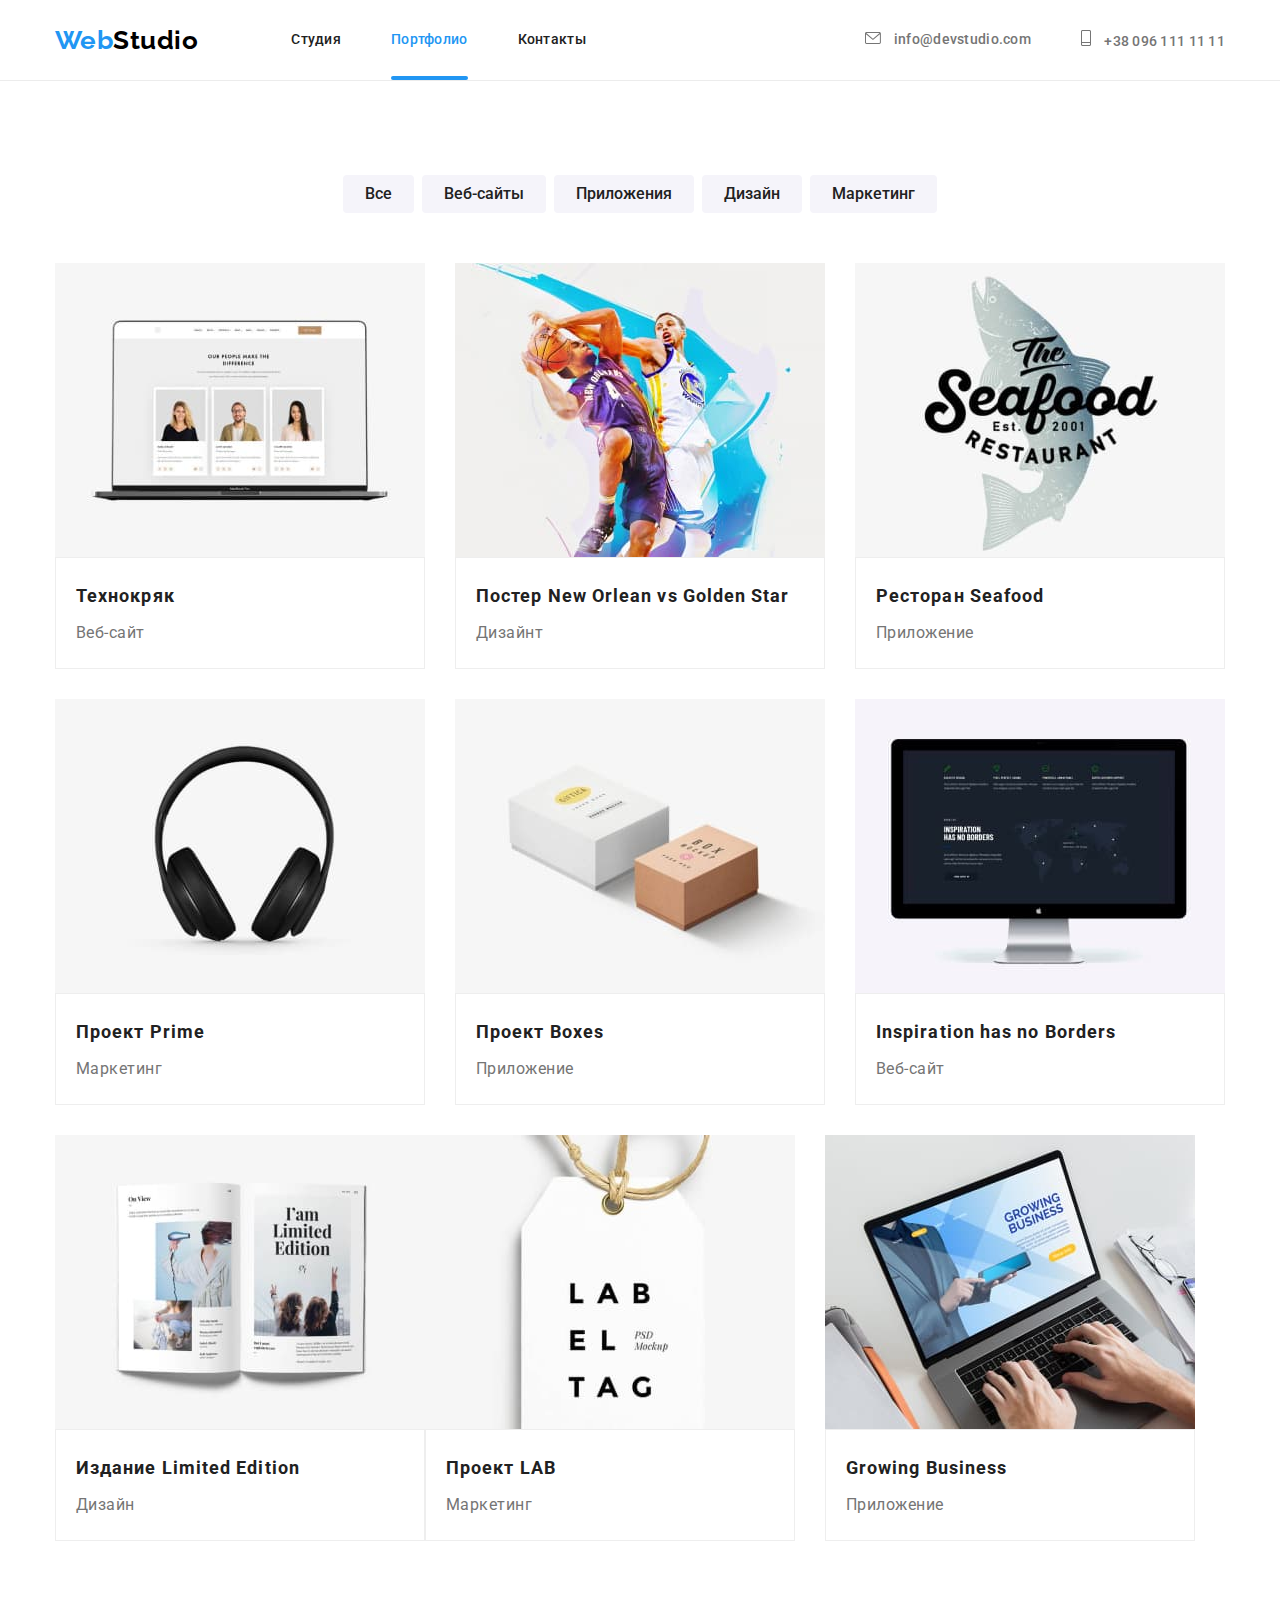
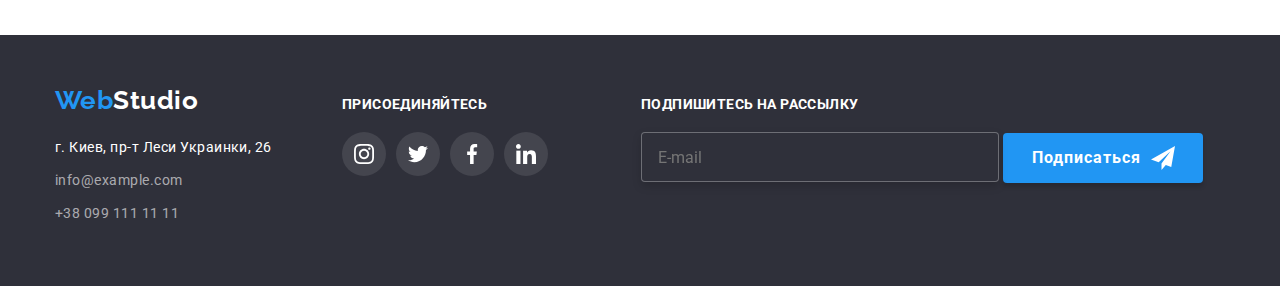
==== portfolio.html @ b4471d32 "start repository" ====
<!DOCTYPE html>
<html lang="ru">
  <head>
    <meta charset="UTF-8" />
    <meta http-equiv="X-UA-Compatible" content="IE=edge" />
    <meta name="viewport" content="width=device-width, initial-scale=1.0" />
    <title>Document</title>
    <link
      href="https://fonts.googleapis.com/css2?family=Raleway:wght@700&family=Roboto:wght@400;500;700;900&display=swap"
      rel="stylesheet"
    />
    <link
      rel="stylesheet"
      href="https://cdnjs.cloudflare.com/ajax/libs/modern-normalize/1.1.0/modern-normalize.min.css"
    />
    <link rel="stylesheet" href="./css/main.min.css" />
  </head>
  <body class="body">
    <!-- хедер -->
    <header class="site-heder">
      <div class="container main-heder">
        <nav class="nav-title">
          <a href="./index.html" class="logo"
            ><span class="logo__web">Web</span><span class="logo__studio">Studio</span></a
          >
          <ul class="nav">
            <li class="nav__item"><a class="nav__link" href="./index.html">Студия</a></li>
            <li class="nav__item"><a class="nav__link current" href="">Портфолио</a></li>
            <li class="nav__item"><a class="nav__link" href="">Контакты</a></li>
          </ul>
        </nav>

        <ul class="auth">
          <li class="auth__item">
            <a class="auth__link" href="mailto:info@devstudio.com">
              <svg class="auth__icon" width="16" height="12">
                <use href="./images/symbol-defs.svg#icon-envelope"></use>
              </svg>
              info@devstudio.com</a
            >
          </li>
          <li class="auth__item">
            <a class="auth__link" href="tel:+380961111111">
              <svg class="auth__icon" width="10" height="16">
                <use href="./images/symbol-defs.svg#icon-Vector"></use>
              </svg>
              +38 096 111 11 11</a
            >
          </li>
        </ul>
      </div>
    </header>
    <!-- розділ мейн -->
    <main>
      <!-- Портфолио -->
      <section class="section">
        <div class="container">
          <h1 class="visually-hidden">Портфолио</h1>
          <ul class="btn__list">
            <li class="btn__item"><button class="btn" type="button">Все</button></li>
            <li class="btn__item"><button class="btn" type="button">Веб-сайты</button></li>
            <li class="btn__item"><button class="btn" type="button">Приложения</button></li>
            <li class="btn__item"><button class="btn" type="button">Дизайн</button></li>
            <li class="btn__item"><button class="btn" type="button">Маркетинг</button></li>
          </ul>
          <ul class="portfolio__list">
            <li class="portfolio__item">
              <a class="portfolio__link" href="">
                <div class="portfolio__relative">
                  <img
                    class="portfolio__image"
                    src="./images/macbook.jpg"
                    alt="people make the difference"
                    width="370"
                    height="294"
                  />
                  <div class="portfolio__overlay">
                    <p class="overlay__image">
                      Ресурс предлагает комплексные предложения с разным уровнем функционала и
                      сервисов. Все это позволит посетителю получить исчерпывающие сведения о
                      компании или частном лице.
                    </p>
                  </div>
                </div>
                <div class="portfolio__description">
                  <h2 class="portfolio__title">Технокряк</h2>
                  <p class="portfolio__text">Веб-сайт</p>
                </div>
              </a>
            </li>
            <li class="portfolio__item">
              <a class="portfolio__link" href="">
                <div class="portfolio__relative">
                  <img
                    class="portfolio__image"
                    src="./images/basketball.jpg"
                    alt="dynamic game"
                    width="370"
                    height="294"
                  />
                  <div class="portfolio__overlay">
                    <p class="overlay__image">
                      Ресурс предлагает комплексные предложения с разным уровнем функционала и
                      сервисов. Все это позволит посетителю получить исчерпывающие сведения о
                      компании или частном лице.
                    </p>
                  </div>
                </div>
                <div class="portfolio__description">
                  <h2 class="portfolio__title">Постер New Orlean vs Golden Star</h2>
                  <p class="portfolio__text">Дизайнт</p>
                </div>
              </a>
            </li>
            <li class="portfolio__item">
              <a class="portfolio__link" href="">
                <div class="portfolio__relative">
                  <img
                    class="portfolio__image"
                    src="./images/restourant.jpg"
                    alt="restaurant sign"
                    width="370"
                    height="294"
                  />
                  <div class="portfolio__overlay">
                    <p class="overlay__image">
                      Ресурс предлагает комплексные предложения с разным уровнем функционала и
                      сервисов. Все это позволит посетителю получить исчерпывающие сведения о
                      компании или частном лице.
                    </p>
                  </div>
                </div>
                <div class="portfolio__description">
                  <h2 class="portfolio__title">Ресторан Seafood</h2>
                  <p class="portfolio__text">Приложение</p>
                </div>
              </a>
            </li>
            <li class="portfolio__item">
              <a class="portfolio__link" href="">
                <div class="portfolio__relative">
                  <img
                    class="portfolio__image"
                    src="./images/earphones.jpg"
                    alt="black earphones"
                    width="370"
                    height="294"
                  />
                  <div class="portfolio__overlay">
                    <p class="overlay__image">
                      Ресурс предлагает комплексные предложения с разным уровнем функционала и
                      сервисов. Все это позволит посетителю получить исчерпывающие сведения о
                      компании или частном лице.
                    </p>
                  </div>
                </div>
                <div class="portfolio__description">
                  <h2 class="portfolio__title">Проект Prime</h2>
                  <p class="portfolio__text">Маркетинг</p>
                </div>
              </a>
            </li>
            <li class="portfolio__item">
              <a class="portfolio__link" href="">
                <div class="portfolio__relative">
                  <img
                    class="portfolio__image"
                    src="./images/boxes.jpg"
                    alt="two boxes"
                    width="370"
                    height="294"
                  />
                  <div class="portfolio__overlay">
                    <p class="overlay__image">
                      Ресурс предлагает комплексные предложения с разным уровнем функционала и
                      сервисов. Все это позволит посетителю получить исчерпывающие сведения о
                      компании или частном лице.
                    </p>
                  </div>
                </div>
                <div class="portfolio__description">
                  <h2 class="portfolio__title">Проект Boxes</h2>
                  <p class="portfolio__text">Приложение</p>
                </div>
              </a>
            </li>
            <li class="portfolio__item">
              <a class="portfolio__link" href="">
                <div class="portfolio__relative">
                  <img
                    class="portfolio__image"
                    src="./images/monitor.jpg"
                    alt="Inspiration"
                    width="370"
                    height="294"
                  />
                  <div class="portfolio__overlay">
                    <p class="overlay__image">
                      Ресурс предлагает комплексные предложения с разным уровнем функционала и
                      сервисов. Все это позволит посетителю получить исчерпывающие сведения о
                      компании или частном лице.
                    </p>
                  </div>
                </div>
                <div class="portfolio__description">
                  <h2 class="portfolio__title">Inspiration has no Borders</h2>
                  <p class="portfolio__text">Веб-сайт</p>
                </div>
              </a>
            </li>
            <li class="portfolio__itemt">
              <a class="portfolio__link" href="">
                <div class="portfolio__relative">
                  <img
                    class="portfolio__image"
                    src="./images/book.jpg"
                    alt="Limited Edition"
                    width="370"
                    height="294"
                  />
                  <div class="portfolio__overlay">
                    <p class="overlay__image">
                      Ресурс предлагает комплексные предложения с разным уровнем функционала и
                      сервисов. Все это позволит посетителю получить исчерпывающие сведения о
                      компании или частном лице.
                    </p>
                  </div>
                </div>
                <div class="portfolio__description">
                  <h2 class="portfolio__title">Издание Limited Edition</h2>
                  <p class="portfolio__text">Дизайн</p>
                </div>
              </a>
            </li>
            <li class="portfolio__item">
              <a class="portfolio__link" href="">
                <div class="portfolio__relative">
                  <img
                    class="portfolio__image"
                    src="./images/labeltag.jpg"
                    alt="label"
                    width="370"
                    height="294"
                  />
                  <div class="portfolio__overlay">
                    <p class="overlay__image">
                      Ресурс предлагает комплексные предложения с разным уровнем функционала и
                      сервисов. Все это позволит посетителю получить исчерпывающие сведения о
                      компании или частном лице.
                    </p>
                  </div>
                </div>
                <div class="portfolio__description">
                  <h2 class="portfolio__title">Проект LAB</h2>
                  <p class="portfolio__text">Маркетинг</p>
                </div>
              </a>
            </li>
            <li class="portfolio__item">
              <a class="portfolio__link" href="">
                <div class="portfolio__relative">
                  <img
                    class="portfolio__image"
                    src="./images/notebook.jpg"
                    alt="Growing Business"
                    width="370"
                    height="294"
                  />
                  <div class="portfolio__overlay">
                    <p class="overlay__image">
                      Ресурс предлагает комплексные предложения с разным уровнем функционала и
                      сервисов. Все это позволит посетителю получить исчерпывающие сведения о
                      компании или частном лице.
                    </p>
                  </div>
                </div>
                <div class="portfolio__description">
                  <h2 class="portfolio__title">Growing Business</h2>
                  <p class="portfolio__text">Приложение</p>
                </div>
              </a>
            </li>
          </ul>
        </div>
      </section>
    </main>
    <!-- Футер -->
    <footer class="site__footer">
      <div class="container footer">
        <div class="footer-auth">
          <a href="./index.html" class="logo logo--footer"
            ><span class="logo__web">Web</span><span class="logo__studio--white">Studio</span>
          </a>
          <address class="address">
            <ul class="address__list">
              <li class="address__item">
                <a
                  class="address__link link--maps"
                  href="https://goo.gl/maps/VeayQojqGneW1Sk49"
                  target="_blank"
                  rel="noreferrer noopener"
                >
                  г. Киев, пр-т Леси Украинки, 26</a
                >
              </li>
              <li class="address__item">
                <a class="address__link link--contacts" href="mailto:info@example.com"
                  >info@example.com</a
                >
              </li>
              <li class="address__item">
                <a class="address__link link--contacts" href="tel:+380991111111"
                  >+38 099 111 11 11</a
                >
              </li>
            </ul>
          </address>
        </div>
        <div class="footer__net">
          <h2 class="footer__subtitle">присоединяйтесь</h2>
          <ul class="social__list">
            <li class="social__item">
              <a class="social__link footer__link" href="">
                <svg class="net-icons footer__icons" width="20px" height="20px">
                  <use href="./images/symbol-defs.svg#icon-instagram-2"></use>
                </svg>
              </a>
            </li>
            <li class="social__item">
              <a class="social__link footer__link" href="">
                <svg class="net-icons footer__icons" width="20px" height="20px">
                  <use href="./images/symbol-defs.svg#icon-twitter-1"></use>
                </svg>
              </a>
            </li>
            <li class="social__item">
              <a class="social__link footer__link" href="">
                <svg class="net-icons footer__icons" width="20px" height="20px">
                  <use href="./images/symbol-defs.svg#icon-facebook-1"></use>
                </svg>
              </a>
            </li>
            <li class="social__item">
              <a class="social__link footer__link" href="">
                <svg class="net-icons footer__icons" width="20px" height="20px">
                  <use href="./images/symbol-defs.svg#icon-linkedin-1"></use>
                </svg>
              </a>
            </li>
          </ul>
        </div>
        <div class="footer-letter">
          <h2 class="footer__subtitle">Подпишитесь на рассылку</h2>
          <form name="signup_form" autocomplete="on" novalidate>
            <label class="form__field">
              <input class="footer__input" type="email" name="email" placeholder="E-mail" />
            </label>

            <button class="button button--footer" type="submit">
              <span class="btn__footer__text">Подписаться</span>
              <svg class="btn__telegram" width="24" height="24">
                <use href="./images/symbol-defs.svg#icon-telegram"></use>
              </svg>
            </button>
          </form>
        </div>
      </div>
    </footer>
    <script src="./js/modal.js"></script>
  </body>
</html>
---- css/main.min.css ----
:root{--primary-text-color: #212121;--secondary-text-color: #757575;--bg-hover-logo: #2196F3 }.body{--primary-text-color: #212121;font-family:Roboto,sans-serif;letter-spacing:.03em}a{text-decoration:none}ul{list-style:none}h1,h2,h3,p,ul{margin:0;padding:0}.container{width:1200px;margin-right:auto;margin-left:auto;padding-right:15px;padding-left:15px}.site-heder{border-bottom:1px solid #ececec}.main-heder,.nav-title{display:flex;align-items:center}.logo{margin-right:93px;font-family:"Raleway";font-weight:700;font-size:26px;line-height:1.19;text-decoration:none}.logo__web{color:var(--bg-hover-logo)}.logo__studio{color:#000}.nav{display:flex}.nav__item:not(:last-child){margin-right:50px}.nav__item{position:relative}.nav__link{display:block;padding-top:32px;padding-bottom:32px;color:var(--primary-text-color);font-weight:500;font-size:14px;line-height:1.14;letter-spacing:.02em;transition:250ms cubic-bezier(0.4, 0, 0.2, 1)}.nav__link:hover,.nav__link:focus{color:var(--bg-hover-logo)}.nav__link.current{color:var(--bg-hover-logo)}.current::after{content:"";position:absolute;bottom:0;left:0;width:100%;height:4px;color:var(--bg-hover-logo);background:var(--bg-hover-logo);border-radius:2px}.auth{display:flex;margin-left:auto}.auth .auth__item+.auth__item{margin-left:50px}.auth__link{color:var(--secondary-text-color);font-weight:500;font-size:14px;line-height:1.14;letter-spacing:.02em;transition:250ms cubic-bezier(0.4, 0, 0.2, 1)}.auth__link:hover,.auth__link:focus{color:var(--bg-hover-logo)}.auth__link:hover .auth__icon,.auth__link:focus .auth__icon{fill:var(--bg-hover-logo)}.auth__icon{margin-right:10px;fill:var(--secondary-text-color)}.hyro{text-align:center;padding-top:200px;padding-bottom:200px}.overlay{margin-right:auto;margin-left:auto;max-width:1600px;height:600px;background-image:linear-gradient(to right, rgba(47, 48, 58, 0.4), rgba(47, 48, 58, 0.4)),url("../images/bcg.jpg");background-repeat:no-repeat;background-position:center}.hyro__text{color:#fff;font-weight:900;font-size:44px;line-height:1.36;letter-spacing:.06em;text-transform:uppercase;width:696px;height:120px;margin-right:auto;margin-left:auto;margin-bottom:30px}.button{background-color:var(--bg-hover-logo);color:#fff;border:none;cursor:pointer;font-weight:700;font-size:16px;line-height:1.88;letter-spacing:.06em;font-family:inherit;min-width:200px;height:50px;border-radius:4px}.backdrop{position:fixed;top:0;left:0;width:100%;height:100%;background-color:rgba(0,0,0,.2);opacity:1;transition:opacity 250ms cubic-bezier(0.4, 0, 0.2, 1),visibility 250ms cubic-bezier(0.4, 0, 0.2, 1)}.backdrop.is-hidden{opacity:0;pointer-events:none;visibility:hidden}.backdrop.is-hidden .modal{transform:translate(-50%, -50%) scale(0.7)}.modal{position:absolute;top:50%;left:50%;transform:translate(-50%, -50%) scale(1);transition:transform 250ms cubic-bezier(0.4, 0, 0.2, 1),opacity 250ms cubic-bezier(0.4, 0, 0.2, 1);width:528px;height:581px;padding:40px;background-color:#fff;box-shadow:0px 1px 3px rgba(0,0,0,.12),0px 1px 1px rgba(0,0,0,.14),0px 2px 1px rgba(0,0,0,.2);border-radius:4px}.modal__btn{position:absolute;top:8px;right:8px;display:flex;justify-content:center;align-items:center;width:30px;height:30px;border-radius:50%;border-color:rgba(0,0,0,.1);background-color:#fff}.modal__btn:hover,.modal__btn:focus{fill:var(--bg-hover-logo)}.form-title{font-weight:700;font-size:20px;line-height:23px;text-align:center;letter-spacing:.03em;color:var(--primary-text-color);margin-bottom:12px}.form__modal{position:relative}.form__name{display:inline-flex;flex-direction:column;width:100%;font-weight:400;font-size:12px;line-height:1.17;letter-spacing:.01em;color:var(--secondary-text-color)}.form__item{position:relative;width:100%;margin-top:4px;margin-bottom:10px}.form__input{display:block;width:100%;height:40px;padding-left:35px;padding-right:35px;border:1px solid rgba(33,33,33,.2);border-radius:4px;transition:250ms cubic-bezier(0.4, 0, 0.2, 1)}.form__input:hover,.form__input:focus{border-color:var(--bg-hover-logo)}.form__input:hover+.form-icon{fill:var(--bg-hover-logo)}.form__input:focus+.form-icon{fill:var(--bg-hover-logo)}.form-icon{position:absolute;display:block;top:50%;left:25px;transform:translate(-50%, -50%);height:18px}.form__area{display:block;padding:12px 16px;height:120px;resize:none;margin-bottom:20px}.form__area::placeholder{font-weight:400;font-size:12px;line-height:1.17;letter-spacing:.01em;color:rgba(117,117,117,.5)}.form__checkbox{margin-bottom:30px}.checkbox__label{display:flex;justify-content:center;align-items:center}.checkbox__text{position:relative;font-weight:400;font-size:14px;line-height:1.71;letter-spacing:.03em;color:var(--secondary-text-color)}.checkbox__before{display:inline-flex;width:16px;height:15px;border:2px solid #000;border-radius:2px;box-shadow:0px 4px 4px rgba(0,0,0,.25);background-color:rgba(0,0,0,0);margin-right:8px;justify-content:center;align-items:center}.checkbox__before svg{fill:#fff;opacity:0}.checkbox__input{position:absolute;width:1px;height:1px;margin:-1px;border:0;padding:0;white-space:nowrap;clip-path:inset(100%);clip:rect(0 0 0 0);overflow:hidden;transition:250ms cubic-bezier(0.4, 0, 0.2, 1)}.checkbox__input:checked+.checkbox__before{background-color:var(--bg-hover-logo);border-color:var(--bg-hover-logo)}.checkbox__input:checked+.checkbox__before svg{opacity:1}.checkbox__link{font-weight:400;font-size:14px;line-height:1.71;letter-spacing:.03em;color:var(--bg-hover-logo);text-decoration:underline}.button--form{display:block;box-shadow:0px 4px 4px rgba(0,0,0,.15);margin-bottom:40px;margin-left:auto;margin-right:auto}.section{padding-top:94px;padding-bottom:94px}.visually-hidden{position:absolute;width:1px;height:1px;margin:-1px;border:0;padding:0;white-space:nowrap;clip-path:inset(100%);clip:rect(0 0 0 0);overflow:hidden}.benefits__list{display:flex}.benefit__item{margin-right:30px}.benefit__item:last-child{margin-right:0px}.benefit__blok{display:flex;background:#f5f4fa;border-radius:4px;justify-content:center;align-items:center;margin-bottom:30px;height:120px}.benefit__icon{width:65px;height:70px}.benefit__subtitle{color:var(--primary-text-color);font-weight:700;font-size:14px;line-height:1.14;text-transform:uppercase;margin-bottom:10px}.benefit__text{color:var(--secondary-text-color);width:270px;font-weight:400;font-size:14px;line-height:1.71}.work__section{padding-bottom:94px}.work__title{color:var(--primary-text-color);font-weight:700;font-size:36px;line-height:1.17;text-align:center;margin-bottom:50px}.work__list{display:flex}.work__item{position:relative;margin-right:30px}.work__item:last-child{margin-right:0px}.work__image{display:block}.work__position{position:absolute;width:100%;height:70px;bottom:0;padding-top:27px;padding-bottom:27px;font-style:normal;font-weight:700;font-size:14px;line-height:16px;text-align:center;text-transform:uppercase;color:#fff;background-image:linear-gradient(to right, rgba(47, 48, 58, 0.8), rgba(47, 48, 58, 0.8))}.backcolor{background-color:#f5f4fa}.team__title{color:var(--primary-text-color);font-weight:700;font-size:36px;line-height:1.17;text-align:center;margin-bottom:50px}.team__list{display:flex}.team__item{width:277.5px;margin-right:30px;background-color:#fff;box-shadow:0px 1px 3px rgba(0,0,0,.12),0px 1px 1px rgba(0,0,0,.14),0px 2px 1px rgba(0,0,0,.2);border-radius:0px 0px 4px 4px}.team__item:last-child{margin-right:0}.team__description{padding-top:30px}.team-subtitle{font-weight:500;font-size:16px;line-height:1.19;text-align:center;margin-bottom:10px}.team__text{color:var(--secondary-text-color);font-weight:400;font-size:16px;line-height:1.19;text-align:center;margin-bottom:16px}.social{padding-left:32px;padding-right:32px;padding-bottom:30px}.social__list{display:flex;justify-content:center;align-items:center}.social__item:not(:last-child){margin-right:10px}.social__link{display:flex;width:44px;height:44px;align-items:center;justify-content:center;border-radius:50px;fill:#afb1b8;transition:250ms cubic-bezier(0.4, 0, 0.2, 1)}.social__link:hover,.social__link:focus{background-color:var(--bg-hover-logo);border-radius:50px;fill:#fff}.social__link:hover .social__icons,.social__link:focus .social__icons{fill:#fff;transition:250ms cubic-bezier(0.4, 0, 0.2, 1)}.clients__title{color:var(--primary-text-color);font-weight:700;font-size:36px;line-height:1.17;text-align:center;margin-bottom:50px}.clients__list{display:flex;justify-content:center;align-items:center}.clients__item:not(:last-child){margin-right:30px}.clients__link{display:flex;border:1px solid #afb1b8;justify-content:center;align-items:center;border-radius:4px;width:170px;height:92px;transition:250ms cubic-bezier(0.4, 0, 0.2, 1)}.clients__link:hover,.clients__link:focus{color:var(--bg-hover-logo);border-color:var(--bg-hover-logo)}.clients__link:hover .clients__icons,.clients__link:focus .clients__icons{fill:var(--bg-hover-logo)}.clients__icons{fill:#afb1b8;transition:250ms cubic-bezier(0.4, 0, 0.2, 1)}.clients__icons:hover,.clients__icons:focus{fill:var(--bg-hover-logo);transition:250ms cubic-bezier(0.4, 0, 0.2, 1)}.site__footer{background-color:#2f303a;padding-top:50px;padding-bottom:60px}.footer{display:flex;align-items:baseline}.footer-auth{margin-right:70px}.logo--footer{display:block;margin-right:auto;margin-bottom:20px}.logo__studio--white{color:#fff}.address{font-family:Roboto,sans-serif}.address__item:not(:last-child){margin-bottom:9px}.address__link{display:block;font-weight:400;font-size:14px;line-height:1.71;font-style:normal}.link--maps{color:#fff}.link--contacts{color:rgba(255,255,255,.6);transition:250ms cubic-bezier(0.4, 0, 0.2, 1)}.link--contacts:hover,.link--contacts:focus{color:var(--bg-hover-logo)}.footer__net{margin-right:93px}.footer__subtitle{color:#fff;font-style:normal;font-weight:700;font-size:14px;line-height:16px;letter-spacing:.03em;text-transform:uppercase;margin-bottom:20px}.footer-listnet{display:flex;justify-content:center;align-items:center}.footer__link{background:rgba(255,255,255,.1)}.footer__icons{fill:#fff}.footer__input{width:358px;height:50px;background-color:#2f303a;border:1px solid rgba(255,255,255,.3);filter:drop-shadow(0px 4px 4px rgba(0, 0, 0, 0.15));border-radius:4px;padding-left:16px;color:#fff;font-weight:400;font-size:16px;line-height:1.25}.button--footer{display:inline-flex;align-items:center;justify-content:center;box-shadow:0px 4px 4px rgba(0,0,0,.15);border:rgba(0,0,0,0)}.btn__footer__text{margin-right:10px}.btn__telegram{fill:#fff}.btn__list{display:flex;margin-left:auto;margin-right:auto;justify-content:center;margin-bottom:50px}.btn__item{margin-right:8px}.btn__item:last-child{margin-right:0px}.btn{background-color:#f5f4fa;color:var(--primary-text-color);border:none;cursor:pointer;font-weight:500;font-size:16px;line-height:1.63;text-align:center;font-family:inherit;border-radius:4px;padding:6px 22px;transition:250ms cubic-bezier(0.4, 0, 0.2, 1)}.btn:hover,.btn:focus{background-color:var(--bg-hover-logo);color:#fff;box-shadow:0px 3px 1px rgba(0,0,0,.1),0px 1px 2px rgba(0,0,0,.08),0px 2px 2px rgba(0,0,0,.12);border-radius:4px}.portfolio__list{display:flex;margin-right:auto;margin-left:auto;flex-wrap:wrap}.portfolio__item{width:370px;margin-right:30px;margin-bottom:30px;transition:250ms cubic-bezier(0.4, 0, 0.2, 1)}.portfolio__item:hover{box-shadow:0px 1px 1px rgba(0,0,0,.12),0px 4px 4px rgba(0,0,0,.06),1px 4px 6px rgba(0,0,0,.16)}.portfolio__item:nth-child(3n){margin-right:0px}.portfolio__item:nth-last-child(-n+3){margin-bottom:0px}.portfolio__relative{position:relative;overflow:hidden}.portfolio__overlay{position:absolute;top:0;width:100%;height:100%;background-color:rgba(33,150,243,.9);color:#fff;transform:translateY(100%);transition:transform 250ms cubic-bezier(0.4, 0, 0.2, 1),opacity 250ms cubic-bezier(0.4, 0, 0.2, 1)}.portfolio__link:hover .portfolio__overlay,.portfolio__link:focus .portfolio__overlay{transform:translateY(0);opacity:1}.overlay__image{padding:63px 24px;color:#fff;font-style:normal;font-weight:400;font-size:18px;line-height:1.56}.portfolio__image{display:block}.portfolio__description{padding:20px;border:1px solid #eee}.portfolio__title{color:var(--primary-text-color);font-weight:700;font-size:18px;line-height:2;letter-spacing:.06em}.portfolio__text{margin-top:4px;color:var(--secondary-text-color);font-weight:400;font-size:16px;line-height:1.88}/*# sourceMappingURL=main.min.css.map */
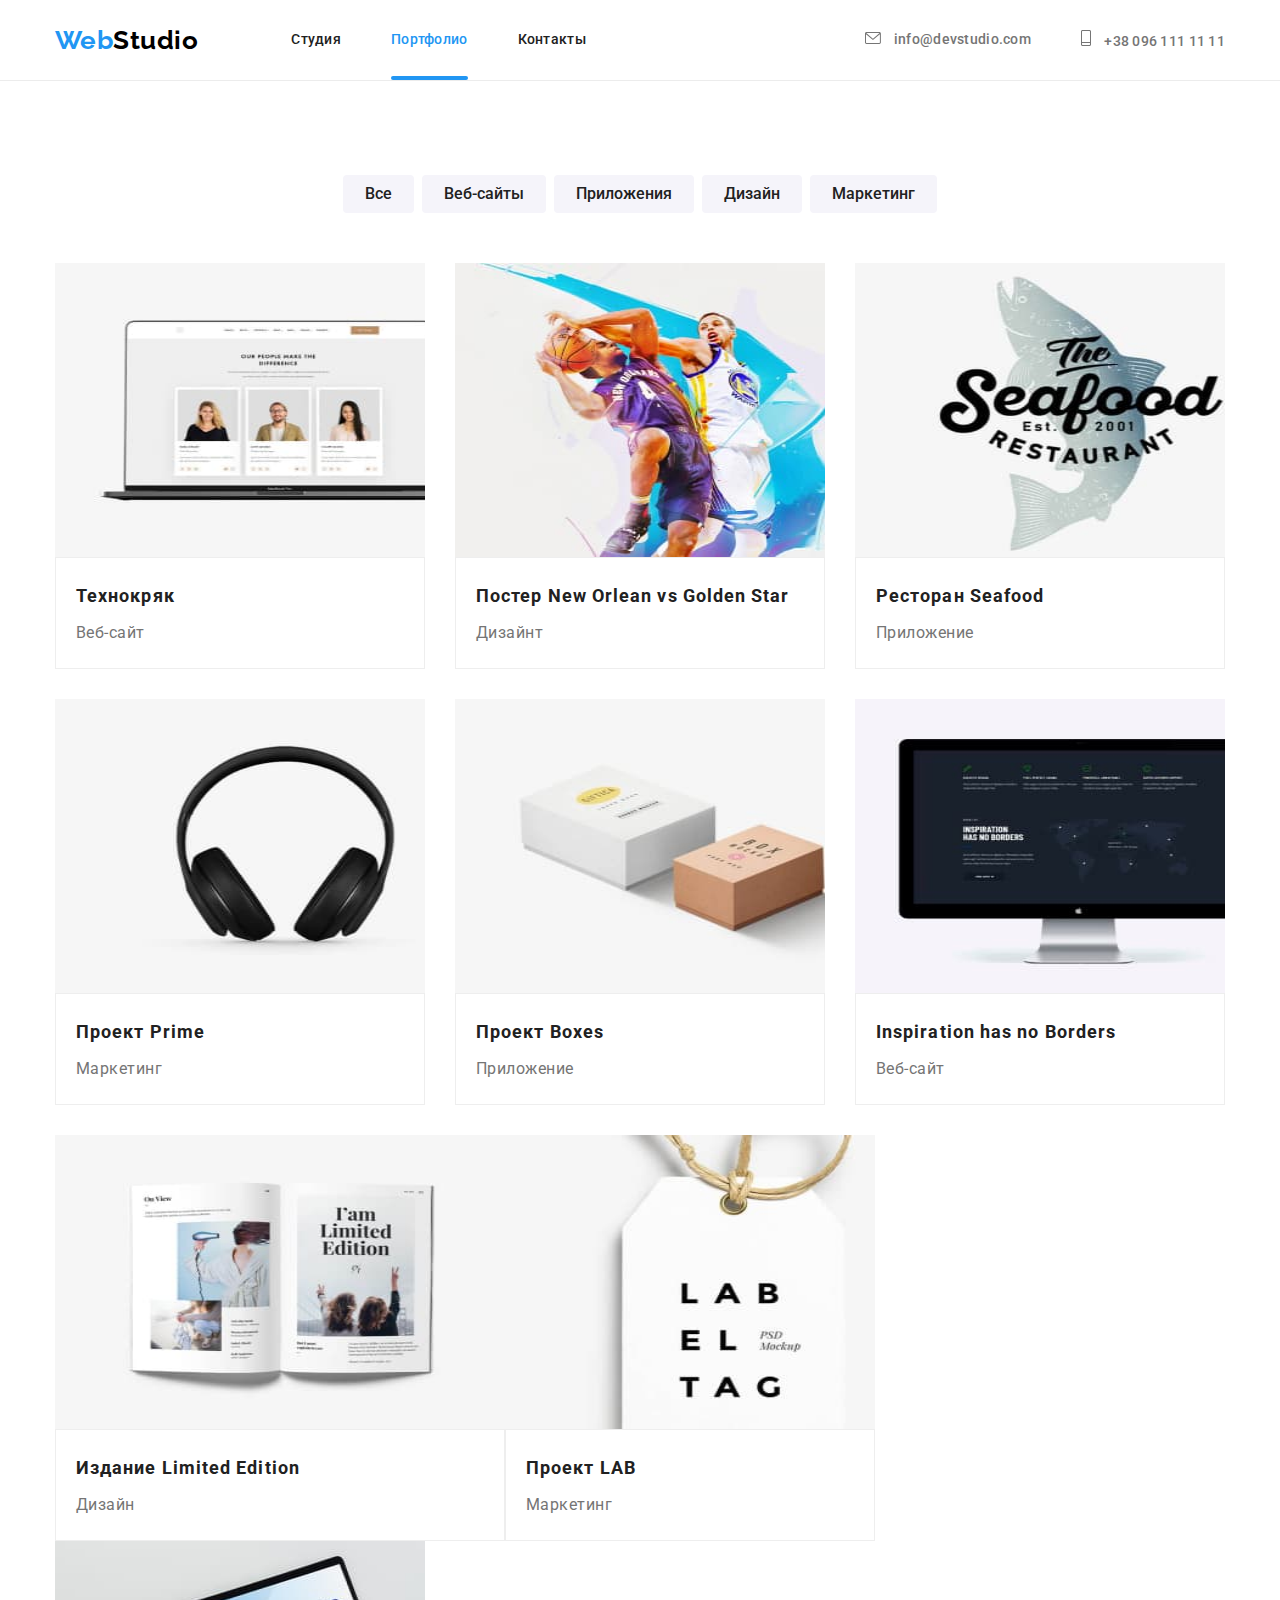
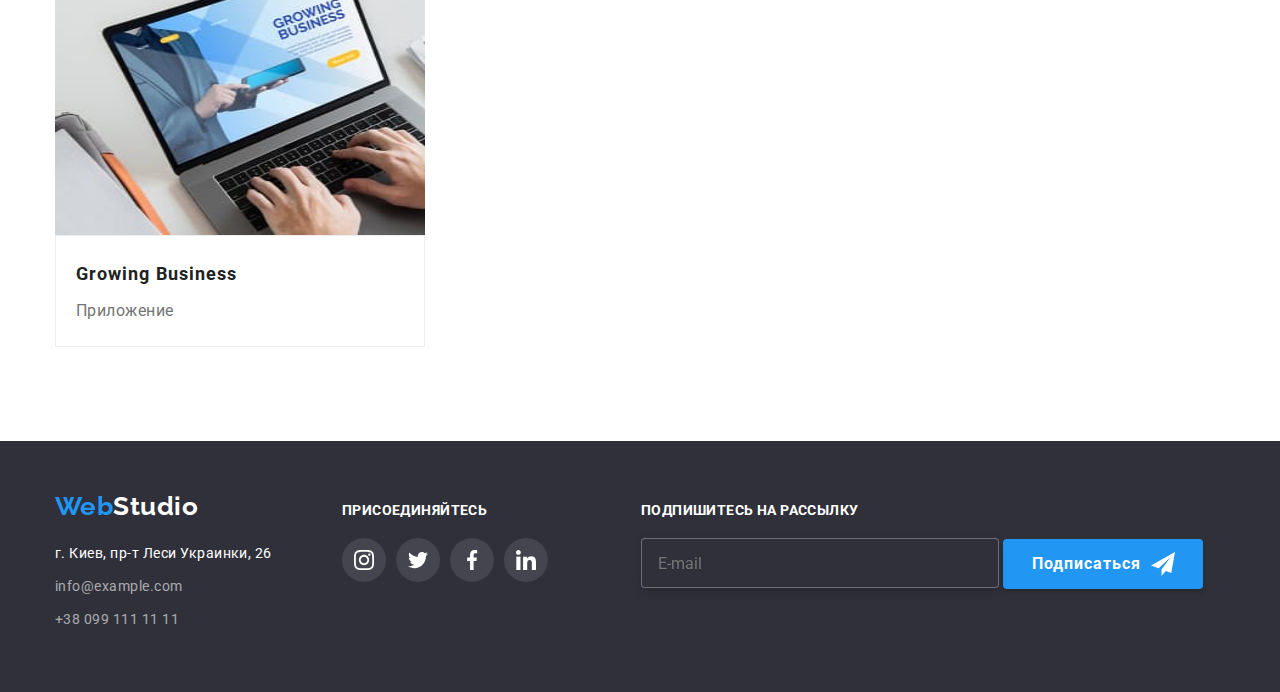
==== commit d936bcb6: "first day mobile" ====
--- a/portfolio.html
+++ b/portfolio.html
@@ -71,7 +71,7 @@
                     class="portfolio__image"
                     src="./images/macbook.jpg"
                     alt="people make the difference"
-                    width="370"
+                    width="450"
                     height="294"
                   />
                   <div class="portfolio__overlay">
@@ -95,7 +95,7 @@
                     class="portfolio__image"
                     src="./images/basketball.jpg"
                     alt="dynamic game"
-                    width="370"
+                    width="450"
                     height="294"
                   />
                   <div class="portfolio__overlay">
@@ -119,7 +119,7 @@
                     class="portfolio__image"
                     src="./images/restourant.jpg"
                     alt="restaurant sign"
-                    width="370"
+                    width="450"
                     height="294"
                   />
                   <div class="portfolio__overlay">
@@ -143,7 +143,7 @@
                     class="portfolio__image"
                     src="./images/earphones.jpg"
                     alt="black earphones"
-                    width="370"
+                    width="450"
                     height="294"
                   />
                   <div class="portfolio__overlay">
@@ -167,7 +167,7 @@
                     class="portfolio__image"
                     src="./images/boxes.jpg"
                     alt="two boxes"
-                    width="370"
+                    width="450"
                     height="294"
                   />
                   <div class="portfolio__overlay">
@@ -191,7 +191,7 @@
                     class="portfolio__image"
                     src="./images/monitor.jpg"
                     alt="Inspiration"
-                    width="370"
+                    width="450"
                     height="294"
                   />
                   <div class="portfolio__overlay">
@@ -215,7 +215,7 @@
                     class="portfolio__image"
                     src="./images/book.jpg"
                     alt="Limited Edition"
-                    width="370"
+                    width="450"
                     height="294"
                   />
                   <div class="portfolio__overlay">
@@ -239,7 +239,7 @@
                     class="portfolio__image"
                     src="./images/labeltag.jpg"
                     alt="label"
-                    width="370"
+                    width="450"
                     height="294"
                   />
                   <div class="portfolio__overlay">
@@ -263,7 +263,7 @@
                     class="portfolio__image"
                     src="./images/notebook.jpg"
                     alt="Growing Business"
-                    width="370"
+                    width="450"
                     height="294"
                   />
                   <div class="portfolio__overlay">
--- a/css/main.min.css
+++ b/css/main.min.css
@@ -1 +1 @@
-:root{--primary-text-color: #212121;--secondary-text-color: #757575;--bg-hover-logo: #2196F3 }.body{--primary-text-color: #212121;font-family:Roboto,sans-serif;letter-spacing:.03em}a{text-decoration:none}ul{list-style:none}h1,h2,h3,p,ul{margin:0;padding:0}.container{width:1200px;margin-right:auto;margin-left:auto;padding-right:15px;padding-left:15px}.site-heder{border-bottom:1px solid #ececec}.main-heder,.nav-title{display:flex;align-items:center}.logo{margin-right:93px;font-family:"Raleway";font-weight:700;font-size:26px;line-height:1.19;text-decoration:none}.logo__web{color:var(--bg-hover-logo)}.logo__studio{color:#000}.nav{display:flex}.nav__item:not(:last-child){margin-right:50px}.nav__item{position:relative}.nav__link{display:block;padding-top:32px;padding-bottom:32px;color:var(--primary-text-color);font-weight:500;font-size:14px;line-height:1.14;letter-spacing:.02em;transition:250ms cubic-bezier(0.4, 0, 0.2, 1)}.nav__link:hover,.nav__link:focus{color:var(--bg-hover-logo)}.nav__link.current{color:var(--bg-hover-logo)}.current::after{content:"";position:absolute;bottom:0;left:0;width:100%;height:4px;color:var(--bg-hover-logo);background:var(--bg-hover-logo);border-radius:2px}.auth{display:flex;margin-left:auto}.auth .auth__item+.auth__item{margin-left:50px}.auth__link{color:var(--secondary-text-color);font-weight:500;font-size:14px;line-height:1.14;letter-spacing:.02em;transition:250ms cubic-bezier(0.4, 0, 0.2, 1)}.auth__link:hover,.auth__link:focus{color:var(--bg-hover-logo)}.auth__link:hover .auth__icon,.auth__link:focus .auth__icon{fill:var(--bg-hover-logo)}.auth__icon{margin-right:10px;fill:var(--secondary-text-color)}.hyro{text-align:center;padding-top:200px;padding-bottom:200px}.overlay{margin-right:auto;margin-left:auto;max-width:1600px;height:600px;background-image:linear-gradient(to right, rgba(47, 48, 58, 0.4), rgba(47, 48, 58, 0.4)),url("../images/bcg.jpg");background-repeat:no-repeat;background-position:center}.hyro__text{color:#fff;font-weight:900;font-size:44px;line-height:1.36;letter-spacing:.06em;text-transform:uppercase;width:696px;height:120px;margin-right:auto;margin-left:auto;margin-bottom:30px}.button{background-color:var(--bg-hover-logo);color:#fff;border:none;cursor:pointer;font-weight:700;font-size:16px;line-height:1.88;letter-spacing:.06em;font-family:inherit;min-width:200px;height:50px;border-radius:4px}.backdrop{position:fixed;top:0;left:0;width:100%;height:100%;background-color:rgba(0,0,0,.2);opacity:1;transition:opacity 250ms cubic-bezier(0.4, 0, 0.2, 1),visibility 250ms cubic-bezier(0.4, 0, 0.2, 1)}.backdrop.is-hidden{opacity:0;pointer-events:none;visibility:hidden}.backdrop.is-hidden .modal{transform:translate(-50%, -50%) scale(0.7)}.modal{position:absolute;top:50%;left:50%;transform:translate(-50%, -50%) scale(1);transition:transform 250ms cubic-bezier(0.4, 0, 0.2, 1),opacity 250ms cubic-bezier(0.4, 0, 0.2, 1);width:528px;height:581px;padding:40px;background-color:#fff;box-shadow:0px 1px 3px rgba(0,0,0,.12),0px 1px 1px rgba(0,0,0,.14),0px 2px 1px rgba(0,0,0,.2);border-radius:4px}.modal__btn{position:absolute;top:8px;right:8px;display:flex;justify-content:center;align-items:center;width:30px;height:30px;border-radius:50%;border-color:rgba(0,0,0,.1);background-color:#fff}.modal__btn:hover,.modal__btn:focus{fill:var(--bg-hover-logo)}.form-title{font-weight:700;font-size:20px;line-height:23px;text-align:center;letter-spacing:.03em;color:var(--primary-text-color);margin-bottom:12px}.form__modal{position:relative}.form__name{display:inline-flex;flex-direction:column;width:100%;font-weight:400;font-size:12px;line-height:1.17;letter-spacing:.01em;color:var(--secondary-text-color)}.form__item{position:relative;width:100%;margin-top:4px;margin-bottom:10px}.form__input{display:block;width:100%;height:40px;padding-left:35px;padding-right:35px;border:1px solid rgba(33,33,33,.2);border-radius:4px;transition:250ms cubic-bezier(0.4, 0, 0.2, 1)}.form__input:hover,.form__input:focus{border-color:var(--bg-hover-logo)}.form__input:hover+.form-icon{fill:var(--bg-hover-logo)}.form__input:focus+.form-icon{fill:var(--bg-hover-logo)}.form-icon{position:absolute;display:block;top:50%;left:25px;transform:translate(-50%, -50%);height:18px}.form__area{display:block;padding:12px 16px;height:120px;resize:none;margin-bottom:20px}.form__area::placeholder{font-weight:400;font-size:12px;line-height:1.17;letter-spacing:.01em;color:rgba(117,117,117,.5)}.form__checkbox{margin-bottom:30px}.checkbox__label{display:flex;justify-content:center;align-items:center}.checkbox__text{position:relative;font-weight:400;font-size:14px;line-height:1.71;letter-spacing:.03em;color:var(--secondary-text-color)}.checkbox__before{display:inline-flex;width:16px;height:15px;border:2px solid #000;border-radius:2px;box-shadow:0px 4px 4px rgba(0,0,0,.25);background-color:rgba(0,0,0,0);margin-right:8px;justify-content:center;align-items:center}.checkbox__before svg{fill:#fff;opacity:0}.checkbox__input{position:absolute;width:1px;height:1px;margin:-1px;border:0;padding:0;white-space:nowrap;clip-path:inset(100%);clip:rect(0 0 0 0);overflow:hidden;transition:250ms cubic-bezier(0.4, 0, 0.2, 1)}.checkbox__input:checked+.checkbox__before{background-color:var(--bg-hover-logo);border-color:var(--bg-hover-logo)}.checkbox__input:checked+.checkbox__before svg{opacity:1}.checkbox__link{font-weight:400;font-size:14px;line-height:1.71;letter-spacing:.03em;color:var(--bg-hover-logo);text-decoration:underline}.button--form{display:block;box-shadow:0px 4px 4px rgba(0,0,0,.15);margin-bottom:40px;margin-left:auto;margin-right:auto}.section{padding-top:94px;padding-bottom:94px}.visually-hidden{position:absolute;width:1px;height:1px;margin:-1px;border:0;padding:0;white-space:nowrap;clip-path:inset(100%);clip:rect(0 0 0 0);overflow:hidden}.benefits__list{display:flex}.benefit__item{margin-right:30px}.benefit__item:last-child{margin-right:0px}.benefit__blok{display:flex;background:#f5f4fa;border-radius:4px;justify-content:center;align-items:center;margin-bottom:30px;height:120px}.benefit__icon{width:65px;height:70px}.benefit__subtitle{color:var(--primary-text-color);font-weight:700;font-size:14px;line-height:1.14;text-transform:uppercase;margin-bottom:10px}.benefit__text{color:var(--secondary-text-color);width:270px;font-weight:400;font-size:14px;line-height:1.71}.work__section{padding-bottom:94px}.work__title{color:var(--primary-text-color);font-weight:700;font-size:36px;line-height:1.17;text-align:center;margin-bottom:50px}.work__list{display:flex}.work__item{position:relative;margin-right:30px}.work__item:last-child{margin-right:0px}.work__image{display:block}.work__position{position:absolute;width:100%;height:70px;bottom:0;padding-top:27px;padding-bottom:27px;font-style:normal;font-weight:700;font-size:14px;line-height:16px;text-align:center;text-transform:uppercase;color:#fff;background-image:linear-gradient(to right, rgba(47, 48, 58, 0.8), rgba(47, 48, 58, 0.8))}.backcolor{background-color:#f5f4fa}.team__title{color:var(--primary-text-color);font-weight:700;font-size:36px;line-height:1.17;text-align:center;margin-bottom:50px}.team__list{display:flex}.team__item{width:277.5px;margin-right:30px;background-color:#fff;box-shadow:0px 1px 3px rgba(0,0,0,.12),0px 1px 1px rgba(0,0,0,.14),0px 2px 1px rgba(0,0,0,.2);border-radius:0px 0px 4px 4px}.team__item:last-child{margin-right:0}.team__description{padding-top:30px}.team-subtitle{font-weight:500;font-size:16px;line-height:1.19;text-align:center;margin-bottom:10px}.team__text{color:var(--secondary-text-color);font-weight:400;font-size:16px;line-height:1.19;text-align:center;margin-bottom:16px}.social{padding-left:32px;padding-right:32px;padding-bottom:30px}.social__list{display:flex;justify-content:center;align-items:center}.social__item:not(:last-child){margin-right:10px}.social__link{display:flex;width:44px;height:44px;align-items:center;justify-content:center;border-radius:50px;fill:#afb1b8;transition:250ms cubic-bezier(0.4, 0, 0.2, 1)}.social__link:hover,.social__link:focus{background-color:var(--bg-hover-logo);border-radius:50px;fill:#fff}.social__link:hover .social__icons,.social__link:focus .social__icons{fill:#fff;transition:250ms cubic-bezier(0.4, 0, 0.2, 1)}.clients__title{color:var(--primary-text-color);font-weight:700;font-size:36px;line-height:1.17;text-align:center;margin-bottom:50px}.clients__list{display:flex;justify-content:center;align-items:center}.clients__item:not(:last-child){margin-right:30px}.clients__link{display:flex;border:1px solid #afb1b8;justify-content:center;align-items:center;border-radius:4px;width:170px;height:92px;transition:250ms cubic-bezier(0.4, 0, 0.2, 1)}.clients__link:hover,.clients__link:focus{color:var(--bg-hover-logo);border-color:var(--bg-hover-logo)}.clients__link:hover .clients__icons,.clients__link:focus .clients__icons{fill:var(--bg-hover-logo)}.clients__icons{fill:#afb1b8;transition:250ms cubic-bezier(0.4, 0, 0.2, 1)}.clients__icons:hover,.clients__icons:focus{fill:var(--bg-hover-logo);transition:250ms cubic-bezier(0.4, 0, 0.2, 1)}.site__footer{background-color:#2f303a;padding-top:50px;padding-bottom:60px}.footer{display:flex;align-items:baseline}.footer-auth{margin-right:70px}.logo--footer{display:block;margin-right:auto;margin-bottom:20px}.logo__studio--white{color:#fff}.address{font-family:Roboto,sans-serif}.address__item:not(:last-child){margin-bottom:9px}.address__link{display:block;font-weight:400;font-size:14px;line-height:1.71;font-style:normal}.link--maps{color:#fff}.link--contacts{color:rgba(255,255,255,.6);transition:250ms cubic-bezier(0.4, 0, 0.2, 1)}.link--contacts:hover,.link--contacts:focus{color:var(--bg-hover-logo)}.footer__net{margin-right:93px}.footer__subtitle{color:#fff;font-style:normal;font-weight:700;font-size:14px;line-height:16px;letter-spacing:.03em;text-transform:uppercase;margin-bottom:20px}.footer-listnet{display:flex;justify-content:center;align-items:center}.footer__link{background:rgba(255,255,255,.1)}.footer__icons{fill:#fff}.footer__input{width:358px;height:50px;background-color:#2f303a;border:1px solid rgba(255,255,255,.3);filter:drop-shadow(0px 4px 4px rgba(0, 0, 0, 0.15));border-radius:4px;padding-left:16px;color:#fff;font-weight:400;font-size:16px;line-height:1.25}.button--footer{display:inline-flex;align-items:center;justify-content:center;box-shadow:0px 4px 4px rgba(0,0,0,.15);border:rgba(0,0,0,0)}.btn__footer__text{margin-right:10px}.btn__telegram{fill:#fff}.btn__list{display:flex;margin-left:auto;margin-right:auto;justify-content:center;margin-bottom:50px}.btn__item{margin-right:8px}.btn__item:last-child{margin-right:0px}.btn{background-color:#f5f4fa;color:var(--primary-text-color);border:none;cursor:pointer;font-weight:500;font-size:16px;line-height:1.63;text-align:center;font-family:inherit;border-radius:4px;padding:6px 22px;transition:250ms cubic-bezier(0.4, 0, 0.2, 1)}.btn:hover,.btn:focus{background-color:var(--bg-hover-logo);color:#fff;box-shadow:0px 3px 1px rgba(0,0,0,.1),0px 1px 2px rgba(0,0,0,.08),0px 2px 2px rgba(0,0,0,.12);border-radius:4px}.portfolio__list{display:flex;margin-right:auto;margin-left:auto;flex-wrap:wrap}.portfolio__item{width:370px;margin-right:30px;margin-bottom:30px;transition:250ms cubic-bezier(0.4, 0, 0.2, 1)}.portfolio__item:hover{box-shadow:0px 1px 1px rgba(0,0,0,.12),0px 4px 4px rgba(0,0,0,.06),1px 4px 6px rgba(0,0,0,.16)}.portfolio__item:nth-child(3n){margin-right:0px}.portfolio__item:nth-last-child(-n+3){margin-bottom:0px}.portfolio__relative{position:relative;overflow:hidden}.portfolio__overlay{position:absolute;top:0;width:100%;height:100%;background-color:rgba(33,150,243,.9);color:#fff;transform:translateY(100%);transition:transform 250ms cubic-bezier(0.4, 0, 0.2, 1),opacity 250ms cubic-bezier(0.4, 0, 0.2, 1)}.portfolio__link:hover .portfolio__overlay,.portfolio__link:focus .portfolio__overlay{transform:translateY(0);opacity:1}.overlay__image{padding:63px 24px;color:#fff;font-style:normal;font-weight:400;font-size:18px;line-height:1.56}.portfolio__image{display:block}.portfolio__description{padding:20px;border:1px solid #eee}.portfolio__title{color:var(--primary-text-color);font-weight:700;font-size:18px;line-height:2;letter-spacing:.06em}.portfolio__text{margin-top:4px;color:var(--secondary-text-color);font-weight:400;font-size:16px;line-height:1.88}/*# sourceMappingURL=main.min.css.map */+:root{--primary-text-color: #212121;--secondary-text-color: #757575;--bg-hover-logo: #2196F3 }.container{margin-right:auto;margin-left:auto;padding-right:15px;padding-left:15px}@media screen and (max-width: 767px){.container{width:480px}}@media screen and (min-width: 768px){.container{width:768px}}@media screen and (min-width: 1200px){.container{width:1200px}}@media screen and (min-width: 1200px){.body{--primary-text-color: #212121;font-family:Roboto,sans-serif;letter-spacing:.03em}a{text-decoration:none}ul{list-style:none}h1,h2,h3,p,ul{margin:0;padding:0}.container{width:1200px;margin-right:auto;margin-left:auto;padding-right:15px;padding-left:15px}}@media screen and (min-width: 1200px){.site-heder{border-bottom:1px solid #ececec}.main-heder,.nav-title{display:flex;align-items:center}.logo{margin-right:93px;font-family:"Raleway";font-weight:700;font-size:26px;line-height:1.19;text-decoration:none}.logo__web{color:var(--bg-hover-logo)}.logo__studio{color:#000}.nav{display:flex}.nav__item:not(:last-child){margin-right:50px}.nav__item{position:relative}.nav__link{display:block;padding-top:32px;padding-bottom:32px;color:var(--primary-text-color);font-weight:500;font-size:14px;line-height:1.14;letter-spacing:.02em;transition:250ms cubic-bezier(0.4, 0, 0.2, 1)}.nav__link:hover,.nav__link:focus{color:var(--bg-hover-logo)}.nav__link.current{color:var(--bg-hover-logo)}.current::after{content:"";position:absolute;bottom:0;left:0;width:100%;height:4px;color:var(--bg-hover-logo);background:var(--bg-hover-logo);border-radius:2px}.auth{display:flex;margin-left:auto}.auth .auth__item+.auth__item{margin-left:50px}.auth__link{color:var(--secondary-text-color);font-weight:500;font-size:14px;line-height:1.14;letter-spacing:.02em;transition:250ms cubic-bezier(0.4, 0, 0.2, 1)}.auth__link:hover,.auth__link:focus{color:var(--bg-hover-logo)}.auth__link:hover .auth__icon,.auth__link:focus .auth__icon{fill:var(--bg-hover-logo)}.auth__icon{margin-right:10px;fill:var(--secondary-text-color)}}@media screen and (min-width: 1200px){.hyro{text-align:center;padding-top:200px;padding-bottom:200px}.overlay{margin-right:auto;margin-left:auto;max-width:1600px;height:600px;background-image:linear-gradient(to right, rgba(47, 48, 58, 0.4), rgba(47, 48, 58, 0.4)),url("../images/bcg.jpg");background-repeat:no-repeat;background-position:center}.hyro__text{color:#fff;font-weight:900;font-size:44px;line-height:1.36;letter-spacing:.06em;text-transform:uppercase;width:696px;height:120px;margin-right:auto;margin-left:auto;margin-bottom:30px}.button{background-color:var(--bg-hover-logo);color:#fff;border:none;cursor:pointer;font-weight:700;font-size:16px;line-height:1.88;letter-spacing:.06em;font-family:inherit;min-width:200px;height:50px;border-radius:4px}}@media screen and (min-width: 1200px){.backdrop{position:fixed;top:0;left:0;width:100%;height:100%;background-color:rgba(0,0,0,.2);opacity:1;transition:opacity 250ms cubic-bezier(0.4, 0, 0.2, 1),visibility 250ms cubic-bezier(0.4, 0, 0.2, 1)}.backdrop.is-hidden{opacity:0;pointer-events:none;visibility:hidden}.backdrop.is-hidden .modal{transform:translate(-50%, -50%) scale(0.7)}.modal{position:absolute;top:50%;left:50%;transform:translate(-50%, -50%) scale(1);transition:transform 250ms cubic-bezier(0.4, 0, 0.2, 1),opacity 250ms cubic-bezier(0.4, 0, 0.2, 1);width:528px;height:581px;padding:40px;background-color:#fff;box-shadow:0px 1px 3px rgba(0,0,0,.12),0px 1px 1px rgba(0,0,0,.14),0px 2px 1px rgba(0,0,0,.2);border-radius:4px}.modal__btn{position:absolute;top:8px;right:8px;display:flex;justify-content:center;align-items:center;width:30px;height:30px;border-radius:50%;border-color:rgba(0,0,0,.1);background-color:#fff}.modal__btn:hover,.modal__btn:focus{fill:var(--bg-hover-logo)}.form-title{font-weight:700;font-size:20px;line-height:23px;text-align:center;letter-spacing:.03em;color:var(--primary-text-color);margin-bottom:12px}.form__modal{position:relative}.form__name{display:inline-flex;flex-direction:column;width:100%;font-weight:400;font-size:12px;line-height:1.17;letter-spacing:.01em;color:var(--secondary-text-color)}.form__item{position:relative;width:100%;margin-top:4px;margin-bottom:10px}.form__input{display:block;width:100%;height:40px;padding-left:35px;padding-right:35px;border:1px solid rgba(33,33,33,.2);border-radius:4px;transition:250ms cubic-bezier(0.4, 0, 0.2, 1)}.form__input:hover,.form__input:focus{border-color:var(--bg-hover-logo)}.form__input:hover+.form-icon{fill:var(--bg-hover-logo)}.form__input:focus+.form-icon{fill:var(--bg-hover-logo)}.form-icon{position:absolute;display:block;top:50%;left:25px;transform:translate(-50%, -50%);height:18px}.form__area{display:block;padding:12px 16px;height:120px;resize:none;margin-bottom:20px}.form__area::placeholder{font-weight:400;font-size:12px;line-height:1.17;letter-spacing:.01em;color:rgba(117,117,117,.5)}.form__checkbox{margin-bottom:30px}.checkbox__label{display:flex;justify-content:center;align-items:center}.checkbox__text{position:relative;font-weight:400;font-size:14px;line-height:1.71;letter-spacing:.03em;color:var(--secondary-text-color)}.checkbox__before{display:inline-flex;width:16px;height:15px;border:2px solid #000;border-radius:2px;box-shadow:0px 4px 4px rgba(0,0,0,.25);background-color:rgba(0,0,0,0);margin-right:8px;justify-content:center;align-items:center}.checkbox__before svg{fill:#fff;opacity:0}.checkbox__input{position:absolute;width:1px;height:1px;margin:-1px;border:0;padding:0;white-space:nowrap;clip-path:inset(100%);clip:rect(0 0 0 0);overflow:hidden;transition:250ms cubic-bezier(0.4, 0, 0.2, 1)}.checkbox__input:checked+.checkbox__before{background-color:var(--bg-hover-logo);border-color:var(--bg-hover-logo)}.checkbox__input:checked+.checkbox__before svg{opacity:1}.checkbox__link{font-weight:400;font-size:14px;line-height:1.71;letter-spacing:.03em;color:var(--bg-hover-logo);text-decoration:underline}.button--form{display:block;box-shadow:0px 4px 4px rgba(0,0,0,.15);margin-bottom:40px;margin-left:auto;margin-right:auto}}@media screen and (min-width: 1200px){.section{padding-top:94px;padding-bottom:94px}.visually-hidden{position:absolute;width:1px;height:1px;margin:-1px;border:0;padding:0;white-space:nowrap;clip-path:inset(100%);clip:rect(0 0 0 0);overflow:hidden}.benefits__list{display:flex}.benefit__item{margin-right:30px}.benefit__item:last-child{margin-right:0px}.benefit__blok{display:flex;background:#f5f4fa;border-radius:4px;justify-content:center;align-items:center;margin-bottom:30px;height:120px}.benefit__icon{width:65px;height:70px}.benefit__subtitle{color:var(--primary-text-color);font-weight:700;font-size:14px;line-height:1.14;text-transform:uppercase;margin-bottom:10px}.benefit__text{color:var(--secondary-text-color);width:270px;font-weight:400;font-size:14px;line-height:1.71}}@media screen and (min-width: 1200px){.work__section{padding-bottom:94px}.work__title{color:var(--primary-text-color);font-weight:700;font-size:36px;line-height:1.17;text-align:center;margin-bottom:50px}.work__list{display:flex}.work__item{position:relative;margin-right:30px}.work__item:last-child{margin-right:0px}.work__image{display:block}.work__position{position:absolute;width:100%;height:70px;bottom:0;padding-top:27px;padding-bottom:27px;font-style:normal;font-weight:700;font-size:14px;line-height:16px;text-align:center;text-transform:uppercase;color:#fff;background-image:linear-gradient(to right, rgba(47, 48, 58, 0.8), rgba(47, 48, 58, 0.8))}}@media screen and (min-width: 1200px){.backcolor{background-color:#f5f4fa}.team__title{color:var(--primary-text-color);font-weight:700;font-size:36px;line-height:1.17;text-align:center;margin-bottom:50px}.team__list{display:flex}.team__item{width:277.5px;margin-right:30px;background-color:#fff;box-shadow:0px 1px 3px rgba(0,0,0,.12),0px 1px 1px rgba(0,0,0,.14),0px 2px 1px rgba(0,0,0,.2);border-radius:0px 0px 4px 4px}.team__item:last-child{margin-right:0}.team__description{padding-top:30px}.team-subtitle{font-weight:500;font-size:16px;line-height:1.19;text-align:center;margin-bottom:10px}.team__text{color:var(--secondary-text-color);font-weight:400;font-size:16px;line-height:1.19;text-align:center;margin-bottom:16px}.social{padding-left:32px;padding-right:32px;padding-bottom:30px}.social__list{display:flex;justify-content:center;align-items:center}.social__item:not(:last-child){margin-right:10px}.social__link{display:flex;width:44px;height:44px;align-items:center;justify-content:center;border-radius:50px;fill:#afb1b8;transition:250ms cubic-bezier(0.4, 0, 0.2, 1)}.social__link:hover,.social__link:focus{background-color:var(--bg-hover-logo);border-radius:50px;fill:#fff}.social__link:hover .social__icons,.social__link:focus .social__icons{fill:#fff;transition:250ms cubic-bezier(0.4, 0, 0.2, 1)}}@media screen and (min-width: 1200px){.clients__title{color:var(--primary-text-color);font-weight:700;font-size:36px;line-height:1.17;text-align:center;margin-bottom:50px}.clients__list{display:flex;justify-content:center;align-items:center}.clients__item:not(:last-child){margin-right:30px}.clients__link{display:flex;border:1px solid #afb1b8;justify-content:center;align-items:center;border-radius:4px;width:170px;height:92px;transition:250ms cubic-bezier(0.4, 0, 0.2, 1)}.clients__link:hover,.clients__link:focus{color:var(--bg-hover-logo);border-color:var(--bg-hover-logo)}.clients__link:hover .clients__icons,.clients__link:focus .clients__icons{fill:var(--bg-hover-logo)}.clients__icons{fill:#afb1b8;transition:250ms cubic-bezier(0.4, 0, 0.2, 1)}.clients__icons:hover,.clients__icons:focus{fill:var(--bg-hover-logo);transition:250ms cubic-bezier(0.4, 0, 0.2, 1)}}@media screen and (min-width: 1200px){.site__footer{background-color:#2f303a;padding-top:50px;padding-bottom:60px}.footer{display:flex;align-items:baseline}.footer-auth{margin-right:70px}.logo--footer{display:block;margin-right:auto;margin-bottom:20px}.logo__studio--white{color:#fff}.address{font-family:Roboto,sans-serif}.address__item:not(:last-child){margin-bottom:9px}.address__link{display:block;font-weight:400;font-size:14px;line-height:1.71;font-style:normal}.link--maps{color:#fff}.link--contacts{color:rgba(255,255,255,.6);transition:250ms cubic-bezier(0.4, 0, 0.2, 1)}.link--contacts:hover,.link--contacts:focus{color:var(--bg-hover-logo)}.footer__net{margin-right:93px}.footer__subtitle{color:#fff;font-style:normal;font-weight:700;font-size:14px;line-height:16px;letter-spacing:.03em;text-transform:uppercase;margin-bottom:20px}.footer-listnet{display:flex;justify-content:center;align-items:center}.footer__link{background:rgba(255,255,255,.1)}.footer__icons{fill:#fff}.footer__input{width:358px;height:50px;background-color:#2f303a;border:1px solid rgba(255,255,255,.3);filter:drop-shadow(0px 4px 4px rgba(0, 0, 0, 0.15));border-radius:4px;padding-left:16px;color:#fff;font-weight:400;font-size:16px;line-height:1.25}.button--footer{display:inline-flex;align-items:center;justify-content:center;box-shadow:0px 4px 4px rgba(0,0,0,.15);border:rgba(0,0,0,0)}.btn__footer__text{margin-right:10px}.btn__telegram{fill:#fff}}@media screen and (min-width: 1200px){.btn__list{display:flex;margin-left:auto;margin-right:auto;justify-content:center;margin-bottom:50px}.btn__item{margin-right:8px}.btn__item:last-child{margin-right:0px}.btn{background-color:#f5f4fa;color:var(--primary-text-color);border:none;cursor:pointer;font-weight:500;font-size:16px;line-height:1.63;text-align:center;font-family:inherit;border-radius:4px;padding:6px 22px;transition:250ms cubic-bezier(0.4, 0, 0.2, 1)}.btn:hover,.btn:focus{background-color:var(--bg-hover-logo);color:#fff;box-shadow:0px 3px 1px rgba(0,0,0,.1),0px 1px 2px rgba(0,0,0,.08),0px 2px 2px rgba(0,0,0,.12);border-radius:4px}.portfolio__list{display:flex;margin-right:auto;margin-left:auto;flex-wrap:wrap}.portfolio__item{width:370px;margin-right:30px;margin-bottom:30px;transition:250ms cubic-bezier(0.4, 0, 0.2, 1)}.portfolio__item:hover{box-shadow:0px 1px 1px rgba(0,0,0,.12),0px 4px 4px rgba(0,0,0,.06),1px 4px 6px rgba(0,0,0,.16)}.portfolio__item:nth-child(3n){margin-right:0px}.portfolio__item:nth-last-child(-n+3){margin-bottom:0px}.portfolio__relative{position:relative;overflow:hidden}.portfolio__overlay{position:absolute;top:0;width:100%;height:100%;background-color:rgba(33,150,243,.9);color:#fff;transform:translateY(100%);transition:transform 250ms cubic-bezier(0.4, 0, 0.2, 1),opacity 250ms cubic-bezier(0.4, 0, 0.2, 1)}.portfolio__link:hover .portfolio__overlay,.portfolio__link:focus .portfolio__overlay{transform:translateY(0);opacity:1}.overlay__image{padding:63px 24px;color:#fff;font-style:normal;font-weight:400;font-size:18px;line-height:1.56}.portfolio__image{display:block}.portfolio__description{padding:20px;border:1px solid #eee}.portfolio__title{color:var(--primary-text-color);font-weight:700;font-size:18px;line-height:2;letter-spacing:.06em}.portfolio__text{margin-top:4px;color:var(--secondary-text-color);font-weight:400;font-size:16px;line-height:1.88}}@media screen and (max-width: 767px){.body{--primary-text-color: #212121;font-family:Roboto,sans-serif;letter-spacing:.03em;margin:0}a{text-decoration:none}ul{list-style:none}h1,h2,h3,p,ul{margin:0;padding:0}.container{margin-right:auto;margin-left:auto;padding-right:15px;padding-left:15px;max-width:480px}}.body{--primary-text-color: #212121;font-family:Roboto,sans-serif;letter-spacing:.03em}a{text-decoration:none;margin:0}ul{list-style:none}h1,h2,h3,p,ul{margin:0;padding:0}@media screen and (max-width: 767px){.site-heder{border-bottom:1px solid #ececec}.main-heder,.nav-title{display:block;align-items:center}.logo{width:134px;height:28px;margin-right:93px;font-family:"Raleway";font-weight:700;font-size:24px;line-height:1.17;text-decoration:none}.logo__web{color:var(--bg-hover-logo)}.logo__studio{color:#000}.nav{display:none}.nav__item:not(:last-child){margin-right:50px}.nav__item{position:relative}.nav__link{display:block;padding-top:32px;padding-bottom:32px;color:var(--primary-text-color);font-weight:500;font-size:14px;line-height:1.14;letter-spacing:.02em;transition:250ms cubic-bezier(0.4, 0, 0.2, 1)}.nav__link:hover,.nav__link:focus{color:var(--bg-hover-logo)}.nav__link.current{color:var(--bg-hover-logo)}.current::after{content:"";position:absolute;bottom:0;left:0;width:100%;height:4px;color:var(--bg-hover-logo);background:var(--bg-hover-logo);border-radius:2px}.auth{display:none;margin-left:auto}.auth .auth__item+.auth__item{margin-left:50px}.auth__link{color:var(--secondary-text-color);font-weight:500;font-size:14px;line-height:1.14;letter-spacing:.02em;transition:250ms cubic-bezier(0.4, 0, 0.2, 1)}.auth__link:hover,.auth__link:focus{color:var(--bg-hover-logo)}.auth__link:hover .auth__icon,.auth__link:focus .auth__icon{fill:var(--bg-hover-logo)}.auth__icon{margin-right:10px;fill:var(--secondary-text-color)}}@media screen and (max-width: 767px){.hyro{text-align:center;padding-top:118px;padding-bottom:118px}.overlay{margin-right:auto;margin-left:auto;height:400px;background-image:linear-gradient(to right, rgba(47, 48, 58, 0.4), rgba(47, 48, 58, 0.4)),url("../images/bcg.jpg");background-repeat:no-repeat;background-position:center}.hyro__text{color:#fff;font-weight:900;font-size:26px;line-height:1.62;letter-spacing:.06em;text-transform:uppercase;width:360px;height:84px;margin-right:auto;margin-left:auto;margin-bottom:30px}.button{background-color:var(--bg-hover-logo);color:#fff;border:none;cursor:pointer;font-weight:700;font-size:16px;line-height:1.88;letter-spacing:.06em;font-family:inherit;min-width:200px;height:50px;border-radius:4px}}@media screen and (max-width: 767px){.section{padding-top:60px;padding-bottom:60px}.visually-hidden{position:absolute;width:1px;height:1px;margin:-1px;border:0;padding:0;white-space:nowrap;clip-path:inset(100%);clip:rect(0 0 0 0);overflow:hidden}.benefits__list{display:block}.benefit__item:not(:last-child){margin-bottom:30px}.benefit__item:last-child{margin-right:0px}.benefit__blok{display:flex;background:#f5f4fa;border-radius:4px;justify-content:center;align-items:center;margin-bottom:30px;width:450px;height:120px}.benefit__icon{width:65px;height:70px}.benefit__subtitle{color:var(--primary-text-color);font-weight:700;font-size:14px;line-height:1.14;text-transform:uppercase;text-align:center;margin-bottom:10px}.benefit__text{color:var(--secondary-text-color);width:270px;font-weight:400;font-size:14px;line-height:1.71;margin-right:auto;margin-left:auto;width:450px}}@media screen and (max-width: 767px){.work__section{display:none}.work__title{color:var(--primary-text-color);font-weight:700;font-size:36px;line-height:1.17;text-align:center;margin-bottom:50px}.work__list{display:flex}.work__item{position:relative;margin-right:30px}.work__item:last-child{margin-right:0px}.work__image{display:block}.work__position{position:absolute;width:100%;height:70px;bottom:0;padding-top:27px;padding-bottom:27px;font-style:normal;font-weight:700;font-size:14px;line-height:16px;text-align:center;text-transform:uppercase;color:#fff;background-image:linear-gradient(to right, rgba(47, 48, 58, 0.8), rgba(47, 48, 58, 0.8))}}@media screen and (max-width: 767px){.backcolor{background-color:#f5f4fa}.team__title{color:var(--primary-text-color);font-weight:700;font-size:28px;line-height:1.18;text-align:center;margin-bottom:30px}.team__list{display:block}.team__item{width:450px;background-color:#fff;box-shadow:0px 1px 3px rgba(0,0,0,.12),0px 1px 1px rgba(0,0,0,.14),0px 2px 1px rgba(0,0,0,.2);border-radius:0px 0px 4px 4px}.team__item:not(:last-child){margin-bottom:30px}.team__images{display:block;width:450px}.team__description{padding-top:30px}.team-subtitle{font-weight:500;font-size:16px;line-height:1.19;text-align:center;margin-bottom:10px}.team__text{color:var(--secondary-text-color);font-weight:400;font-size:16px;line-height:1.19;text-align:center;margin-bottom:16px}.social{padding-left:32px;padding-right:32px;padding-bottom:30px}.social__list{display:flex;justify-content:center;align-items:center}.social__item:not(:last-child){margin-right:10px}.social__link{display:flex;width:44px;height:44px;align-items:center;justify-content:center;border-radius:50px;fill:#afb1b8;transition:250ms cubic-bezier(0.4, 0, 0.2, 1)}.social__link:hover,.social__link:focus{background-color:var(--bg-hover-logo);border-radius:50px;fill:#fff}.social__link:hover .social__icons,.social__link:focus .social__icons{fill:#fff;transition:250ms cubic-bezier(0.4, 0, 0.2, 1)}}@media screen and (max-width: 767px){.clients__title{color:var(--primary-text-color);font-weight:700;font-size:28px;line-height:1.18;text-align:center;margin-bottom:30px}.clients__list{display:block}.clients__item:not(:last-child){margin-right:30px}.clients__link{display:flex;border:1px solid #afb1b8;justify-content:center;align-items:center;border-radius:4px;width:170px;height:92px;transition:250ms cubic-bezier(0.4, 0, 0.2, 1)}.clients__link:hover,.clients__link:focus{color:var(--bg-hover-logo);border-color:var(--bg-hover-logo)}.clients__link:hover .clients__icons,.clients__link:focus .clients__icons{fill:var(--bg-hover-logo)}.clients__icons{fill:#afb1b8;transition:250ms cubic-bezier(0.4, 0, 0.2, 1)}.clients__icons:hover,.clients__icons:focus{fill:var(--bg-hover-logo);transition:250ms cubic-bezier(0.4, 0, 0.2, 1)}}@media screen and (max-width: 767px){.site__footer{background-color:#2f303a;padding-top:60px;padding-bottom:60px}.footer{display:block}.footer-auth{margin-right:auto;margin-left:auto;margin-bottom:60px}.logo--footer{display:block;margin-right:auto;margin-left:auto;margin-bottom:20px}.logo__studio--white{color:#fff}.address{font-family:Roboto,sans-serif}.address__item:not(:last-child){margin-bottom:9px}.address__link{display:block;font-weight:400;font-size:14px;line-height:1.71;font-style:normal}.link--maps{color:#fff;width:232px;margin-right:auto;margin-left:auto}.link--contacts{color:rgba(255,255,255,.6);transition:250ms cubic-bezier(0.4, 0, 0.2, 1);align-items:center}.link--contacts:hover,.link--contacts:focus{color:var(--bg-hover-logo)}.footer__net{margin-bottom:60px}.footer__subtitle{display:block;color:#fff;font-style:normal;font-weight:700;font-size:14px;line-height:1.14;letter-spacing:.03em;text-transform:uppercase;margin-bottom:20px;text-align:center}.footer-listnet{display:flex;justify-content:center;align-items:center}.footer__link{background:rgba(255,255,255,.1)}.footer__icons{fill:#fff}.footer__input{width:100%;height:50px;margin-bottom:20px;background-color:#2f303a;border:1px solid rgba(255,255,255,.3);filter:drop-shadow(0px 4px 4px rgba(0, 0, 0, 0.15));border-radius:4px;padding-left:16px;color:#fff;font-weight:400;font-size:16px;line-height:1.25}.button--footer{display:inline-flex;align-items:center;justify-content:center;margin-left:auto;margin-bottom:auto;box-shadow:0px 4px 4px rgba(0,0,0,.15);border:rgba(0,0,0,0)}.btn__footer__text{margin-right:10px}.btn__telegram{fill:#fff}}@media screen and (max-width: 767px){.btn__list{margin-bottom:40px}.btn__item{display:inline;margin-right:8px}.btn__item:nth-child(-n+3){margin-bottom:15px}.btn{background-color:#f5f4fa;color:var(--primary-text-color);border:none;cursor:pointer;font-weight:500;font-size:16px;line-height:1.63;text-align:center;font-family:inherit;border-radius:4px;padding:6px 22px;transition:250ms cubic-bezier(0.4, 0, 0.2, 1)}.btn:hover,.btn:focus{background-color:var(--bg-hover-logo);color:#fff;box-shadow:0px 3px 1px rgba(0,0,0,.1),0px 1px 2px rgba(0,0,0,.08),0px 2px 2px rgba(0,0,0,.12);border-radius:4px}.portfolio__list{display:block;margin-right:auto;margin-left:auto}.portfolio__item{width:100%;margin-bottom:30px;transition:250ms cubic-bezier(0.4, 0, 0.2, 1)}.portfolio__item:hover{box-shadow:0px 1px 1px rgba(0,0,0,.12),0px 4px 4px rgba(0,0,0,.06),1px 4px 6px rgba(0,0,0,.16)}.portfolio__item:nth-child(3n){margin-right:0px}.portfolio__item:nth-last-child(-n+3){margin-bottom:0px}.portfolio__relative{position:relative;overflow:hidden}.portfolio__overlay{position:absolute;top:0;width:100%;height:100%;background-color:rgba(33,150,243,.9);color:#fff;transform:translateY(100%);transition:transform 250ms cubic-bezier(0.4, 0, 0.2, 1),opacity 250ms cubic-bezier(0.4, 0, 0.2, 1)}.portfolio__link:hover .portfolio__overlay,.portfolio__link:focus .portfolio__overlay{transform:translateY(0);opacity:1}.overlay__image{padding:63px 24px;color:#fff;font-style:normal;font-weight:400;font-size:18px;line-height:1.56}.portfolio__image{display:block}.portfolio__description{padding:20px;border:1px solid #eee}.portfolio__title{color:var(--primary-text-color);font-weight:700;font-size:18px;line-height:2;letter-spacing:.06em}.portfolio__text{margin-top:4px;color:var(--secondary-text-color);font-weight:400;font-size:16px;line-height:1.88}}@media screen and (min-width: 767px){.backdrop{position:fixed;top:0;left:0;width:100%;height:100%;background-color:rgba(0,0,0,.2);opacity:1;transition:opacity 250ms cubic-bezier(0.4, 0, 0.2, 1),visibility 250ms cubic-bezier(0.4, 0, 0.2, 1)}.backdrop.is-hidden{opacity:0;pointer-events:none;visibility:hidden}.backdrop.is-hidden .modal{transform:translate(-50%, -50%) scale(0.7)}.modal{position:absolute;top:50%;left:50%;transform:translate(-50%, -50%) scale(1);transition:transform 250ms cubic-bezier(0.4, 0, 0.2, 1),opacity 250ms cubic-bezier(0.4, 0, 0.2, 1);width:450px;height:609px;padding:40px;background-color:#fff;box-shadow:0px 1px 3px rgba(0,0,0,.12),0px 1px 1px rgba(0,0,0,.14),0px 2px 1px rgba(0,0,0,.2);border-radius:4px}.modal__btn{position:absolute;top:8px;right:8px;display:flex;justify-content:center;align-items:center;width:30px;height:30px;border-radius:50%;border-color:rgba(0,0,0,.1);background-color:#fff}.modal__btn:hover,.modal__btn:focus{fill:var(--bg-hover-logo)}.form-title{font-weight:700;font-size:20px;line-height:23px;text-align:center;letter-spacing:.03em;color:var(--primary-text-color);margin-bottom:12px}.form__modal{position:relative}.form__name{display:inline-flex;flex-direction:column;width:100%;font-weight:400;font-size:12px;line-height:1.17;letter-spacing:.01em;color:var(--secondary-text-color)}.form__item{position:relative;width:100%;margin-top:4px;margin-bottom:10px}.form__input{display:block;width:100%;height:40px;padding-left:35px;padding-right:35px;border:1px solid rgba(33,33,33,.2);border-radius:4px;transition:250ms cubic-bezier(0.4, 0, 0.2, 1)}.form__input:hover,.form__input:focus{border-color:var(--bg-hover-logo)}.form__input:hover+.form-icon{fill:var(--bg-hover-logo)}.form__input:focus+.form-icon{fill:var(--bg-hover-logo)}.form-icon{position:absolute;display:block;top:50%;left:25px;transform:translate(-50%, -50%);height:18px}.form__area{display:block;padding:12px 16px;height:120px;resize:none;margin-bottom:20px}.form__area::placeholder{font-weight:400;font-size:12px;line-height:1.17;letter-spacing:.01em;color:rgba(117,117,117,.5)}.form__checkbox{margin-bottom:30px}.checkbox__label{display:flex;justify-content:center;align-items:center}.checkbox__text{position:relative;font-weight:400;font-size:14px;line-height:1.17;letter-spacing:.03em;color:var(--secondary-text-color)}.checkbox__before{display:inline-flex;width:16px;height:15px;border:2px solid #000;border-radius:2px;box-shadow:0px 4px 4px rgba(0,0,0,.25);background-color:rgba(0,0,0,0);margin-right:8px;justify-content:center;align-items:center}.checkbox__before svg{fill:#fff;opacity:0}.checkbox__input{position:absolute;width:1px;height:1px;margin:-1px;border:0;padding:0;white-space:nowrap;clip-path:inset(100%);clip:rect(0 0 0 0);overflow:hidden;transition:250ms cubic-bezier(0.4, 0, 0.2, 1)}.checkbox__input:checked+.checkbox__before{background-color:var(--bg-hover-logo);border-color:var(--bg-hover-logo)}.checkbox__input:checked+.checkbox__before svg{opacity:1}.checkbox__link{font-weight:400;font-size:14px;line-height:1.17;letter-spacing:.03em;color:var(--bg-hover-logo);text-decoration:underline}.button--form{display:block;box-shadow:0px 4px 4px rgba(0,0,0,.15);margin-bottom:40px;margin-left:auto;margin-right:auto}}/*# sourceMappingURL=main.min.css.map */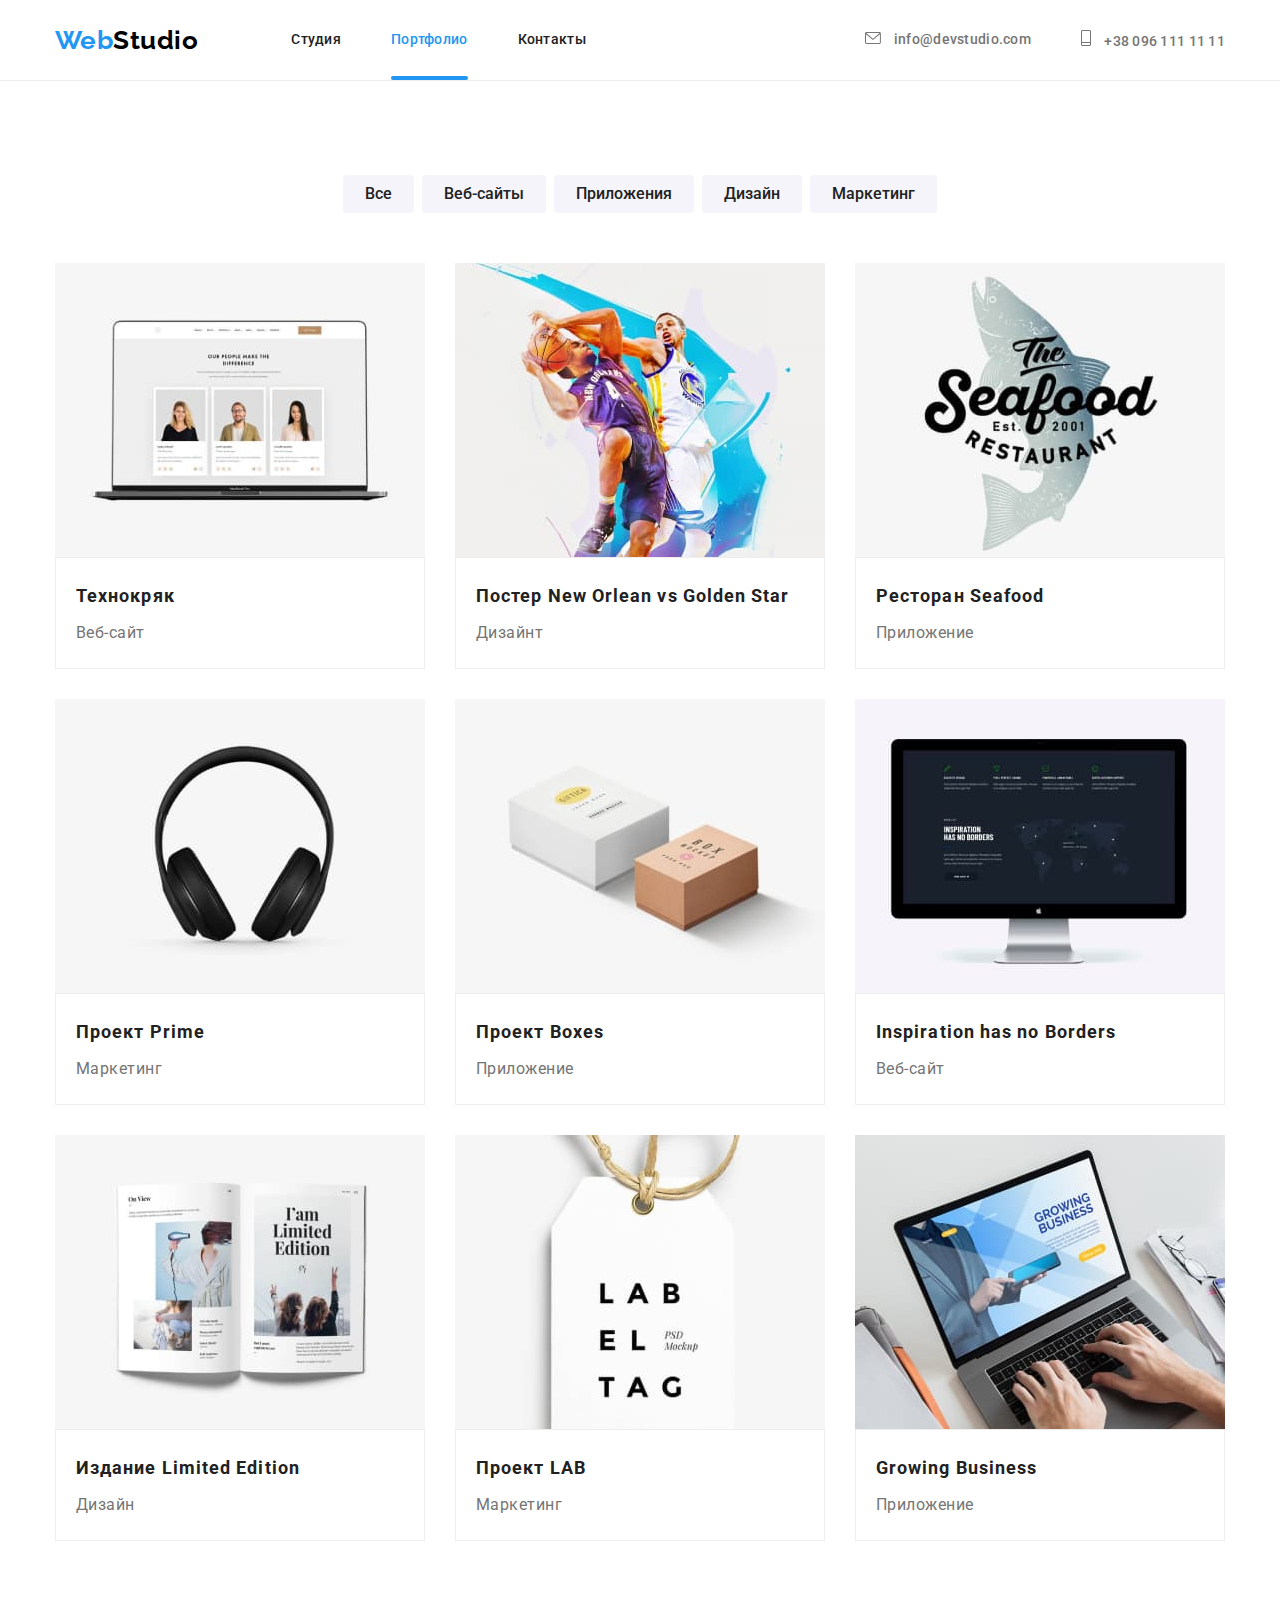
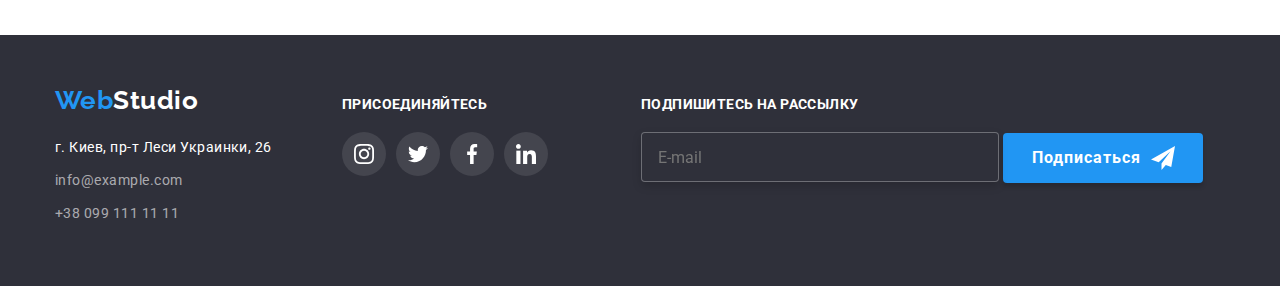
==== commit c8bbc19a: "new attempt" ====
--- a/portfolio.html
+++ b/portfolio.html
@@ -71,7 +71,7 @@
                     class="portfolio__image"
                     src="./images/macbook.jpg"
                     alt="people make the difference"
-                    width="450"
+                    width="370"
                     height="294"
                   />
                   <div class="portfolio__overlay">
@@ -95,7 +95,7 @@
                     class="portfolio__image"
                     src="./images/basketball.jpg"
                     alt="dynamic game"
-                    width="450"
+                    width="370"
                     height="294"
                   />
                   <div class="portfolio__overlay">
@@ -119,7 +119,7 @@
                     class="portfolio__image"
                     src="./images/restourant.jpg"
                     alt="restaurant sign"
-                    width="450"
+                    width="370"
                     height="294"
                   />
                   <div class="portfolio__overlay">
@@ -143,7 +143,7 @@
                     class="portfolio__image"
                     src="./images/earphones.jpg"
                     alt="black earphones"
-                    width="450"
+                    width="370"
                     height="294"
                   />
                   <div class="portfolio__overlay">
@@ -167,7 +167,7 @@
                     class="portfolio__image"
                     src="./images/boxes.jpg"
                     alt="two boxes"
-                    width="450"
+                    width="370"
                     height="294"
                   />
                   <div class="portfolio__overlay">
@@ -191,7 +191,7 @@
                     class="portfolio__image"
                     src="./images/monitor.jpg"
                     alt="Inspiration"
-                    width="450"
+                    width="370"
                     height="294"
                   />
                   <div class="portfolio__overlay">
@@ -208,14 +208,14 @@
                 </div>
               </a>
             </li>
-            <li class="portfolio__itemt">
+            <li class="portfolio__item">
               <a class="portfolio__link" href="">
                 <div class="portfolio__relative">
                   <img
                     class="portfolio__image"
                     src="./images/book.jpg"
                     alt="Limited Edition"
-                    width="450"
+                    width="370"
                     height="294"
                   />
                   <div class="portfolio__overlay">
@@ -239,7 +239,7 @@
                     class="portfolio__image"
                     src="./images/labeltag.jpg"
                     alt="label"
-                    width="450"
+                    width="370"
                     height="294"
                   />
                   <div class="portfolio__overlay">
@@ -263,7 +263,7 @@
                     class="portfolio__image"
                     src="./images/notebook.jpg"
                     alt="Growing Business"
-                    width="450"
+                    width="370"
                     height="294"
                   />
                   <div class="portfolio__overlay">
--- a/css/main.min.css
+++ b/css/main.min.css
@@ -1 +1 @@
-:root{--primary-text-color: #212121;--secondary-text-color: #757575;--bg-hover-logo: #2196F3 }.container{margin-right:auto;margin-left:auto;padding-right:15px;padding-left:15px}@media screen and (max-width: 767px){.container{width:480px}}@media screen and (min-width: 768px){.container{width:768px}}@media screen and (min-width: 1200px){.container{width:1200px}}@media screen and (min-width: 1200px){.body{--primary-text-color: #212121;font-family:Roboto,sans-serif;letter-spacing:.03em}a{text-decoration:none}ul{list-style:none}h1,h2,h3,p,ul{margin:0;padding:0}.container{width:1200px;margin-right:auto;margin-left:auto;padding-right:15px;padding-left:15px}}@media screen and (min-width: 1200px){.site-heder{border-bottom:1px solid #ececec}.main-heder,.nav-title{display:flex;align-items:center}.logo{margin-right:93px;font-family:"Raleway";font-weight:700;font-size:26px;line-height:1.19;text-decoration:none}.logo__web{color:var(--bg-hover-logo)}.logo__studio{color:#000}.nav{display:flex}.nav__item:not(:last-child){margin-right:50px}.nav__item{position:relative}.nav__link{display:block;padding-top:32px;padding-bottom:32px;color:var(--primary-text-color);font-weight:500;font-size:14px;line-height:1.14;letter-spacing:.02em;transition:250ms cubic-bezier(0.4, 0, 0.2, 1)}.nav__link:hover,.nav__link:focus{color:var(--bg-hover-logo)}.nav__link.current{color:var(--bg-hover-logo)}.current::after{content:"";position:absolute;bottom:0;left:0;width:100%;height:4px;color:var(--bg-hover-logo);background:var(--bg-hover-logo);border-radius:2px}.auth{display:flex;margin-left:auto}.auth .auth__item+.auth__item{margin-left:50px}.auth__link{color:var(--secondary-text-color);font-weight:500;font-size:14px;line-height:1.14;letter-spacing:.02em;transition:250ms cubic-bezier(0.4, 0, 0.2, 1)}.auth__link:hover,.auth__link:focus{color:var(--bg-hover-logo)}.auth__link:hover .auth__icon,.auth__link:focus .auth__icon{fill:var(--bg-hover-logo)}.auth__icon{margin-right:10px;fill:var(--secondary-text-color)}}@media screen and (min-width: 1200px){.hyro{text-align:center;padding-top:200px;padding-bottom:200px}.overlay{margin-right:auto;margin-left:auto;max-width:1600px;height:600px;background-image:linear-gradient(to right, rgba(47, 48, 58, 0.4), rgba(47, 48, 58, 0.4)),url("../images/bcg.jpg");background-repeat:no-repeat;background-position:center}.hyro__text{color:#fff;font-weight:900;font-size:44px;line-height:1.36;letter-spacing:.06em;text-transform:uppercase;width:696px;height:120px;margin-right:auto;margin-left:auto;margin-bottom:30px}.button{background-color:var(--bg-hover-logo);color:#fff;border:none;cursor:pointer;font-weight:700;font-size:16px;line-height:1.88;letter-spacing:.06em;font-family:inherit;min-width:200px;height:50px;border-radius:4px}}@media screen and (min-width: 1200px){.backdrop{position:fixed;top:0;left:0;width:100%;height:100%;background-color:rgba(0,0,0,.2);opacity:1;transition:opacity 250ms cubic-bezier(0.4, 0, 0.2, 1),visibility 250ms cubic-bezier(0.4, 0, 0.2, 1)}.backdrop.is-hidden{opacity:0;pointer-events:none;visibility:hidden}.backdrop.is-hidden .modal{transform:translate(-50%, -50%) scale(0.7)}.modal{position:absolute;top:50%;left:50%;transform:translate(-50%, -50%) scale(1);transition:transform 250ms cubic-bezier(0.4, 0, 0.2, 1),opacity 250ms cubic-bezier(0.4, 0, 0.2, 1);width:528px;height:581px;padding:40px;background-color:#fff;box-shadow:0px 1px 3px rgba(0,0,0,.12),0px 1px 1px rgba(0,0,0,.14),0px 2px 1px rgba(0,0,0,.2);border-radius:4px}.modal__btn{position:absolute;top:8px;right:8px;display:flex;justify-content:center;align-items:center;width:30px;height:30px;border-radius:50%;border-color:rgba(0,0,0,.1);background-color:#fff}.modal__btn:hover,.modal__btn:focus{fill:var(--bg-hover-logo)}.form-title{font-weight:700;font-size:20px;line-height:23px;text-align:center;letter-spacing:.03em;color:var(--primary-text-color);margin-bottom:12px}.form__modal{position:relative}.form__name{display:inline-flex;flex-direction:column;width:100%;font-weight:400;font-size:12px;line-height:1.17;letter-spacing:.01em;color:var(--secondary-text-color)}.form__item{position:relative;width:100%;margin-top:4px;margin-bottom:10px}.form__input{display:block;width:100%;height:40px;padding-left:35px;padding-right:35px;border:1px solid rgba(33,33,33,.2);border-radius:4px;transition:250ms cubic-bezier(0.4, 0, 0.2, 1)}.form__input:hover,.form__input:focus{border-color:var(--bg-hover-logo)}.form__input:hover+.form-icon{fill:var(--bg-hover-logo)}.form__input:focus+.form-icon{fill:var(--bg-hover-logo)}.form-icon{position:absolute;display:block;top:50%;left:25px;transform:translate(-50%, -50%);height:18px}.form__area{display:block;padding:12px 16px;height:120px;resize:none;margin-bottom:20px}.form__area::placeholder{font-weight:400;font-size:12px;line-height:1.17;letter-spacing:.01em;color:rgba(117,117,117,.5)}.form__checkbox{margin-bottom:30px}.checkbox__label{display:flex;justify-content:center;align-items:center}.checkbox__text{position:relative;font-weight:400;font-size:14px;line-height:1.71;letter-spacing:.03em;color:var(--secondary-text-color)}.checkbox__before{display:inline-flex;width:16px;height:15px;border:2px solid #000;border-radius:2px;box-shadow:0px 4px 4px rgba(0,0,0,.25);background-color:rgba(0,0,0,0);margin-right:8px;justify-content:center;align-items:center}.checkbox__before svg{fill:#fff;opacity:0}.checkbox__input{position:absolute;width:1px;height:1px;margin:-1px;border:0;padding:0;white-space:nowrap;clip-path:inset(100%);clip:rect(0 0 0 0);overflow:hidden;transition:250ms cubic-bezier(0.4, 0, 0.2, 1)}.checkbox__input:checked+.checkbox__before{background-color:var(--bg-hover-logo);border-color:var(--bg-hover-logo)}.checkbox__input:checked+.checkbox__before svg{opacity:1}.checkbox__link{font-weight:400;font-size:14px;line-height:1.71;letter-spacing:.03em;color:var(--bg-hover-logo);text-decoration:underline}.button--form{display:block;box-shadow:0px 4px 4px rgba(0,0,0,.15);margin-bottom:40px;margin-left:auto;margin-right:auto}}@media screen and (min-width: 1200px){.section{padding-top:94px;padding-bottom:94px}.visually-hidden{position:absolute;width:1px;height:1px;margin:-1px;border:0;padding:0;white-space:nowrap;clip-path:inset(100%);clip:rect(0 0 0 0);overflow:hidden}.benefits__list{display:flex}.benefit__item{margin-right:30px}.benefit__item:last-child{margin-right:0px}.benefit__blok{display:flex;background:#f5f4fa;border-radius:4px;justify-content:center;align-items:center;margin-bottom:30px;height:120px}.benefit__icon{width:65px;height:70px}.benefit__subtitle{color:var(--primary-text-color);font-weight:700;font-size:14px;line-height:1.14;text-transform:uppercase;margin-bottom:10px}.benefit__text{color:var(--secondary-text-color);width:270px;font-weight:400;font-size:14px;line-height:1.71}}@media screen and (min-width: 1200px){.work__section{padding-bottom:94px}.work__title{color:var(--primary-text-color);font-weight:700;font-size:36px;line-height:1.17;text-align:center;margin-bottom:50px}.work__list{display:flex}.work__item{position:relative;margin-right:30px}.work__item:last-child{margin-right:0px}.work__image{display:block}.work__position{position:absolute;width:100%;height:70px;bottom:0;padding-top:27px;padding-bottom:27px;font-style:normal;font-weight:700;font-size:14px;line-height:16px;text-align:center;text-transform:uppercase;color:#fff;background-image:linear-gradient(to right, rgba(47, 48, 58, 0.8), rgba(47, 48, 58, 0.8))}}@media screen and (min-width: 1200px){.backcolor{background-color:#f5f4fa}.team__title{color:var(--primary-text-color);font-weight:700;font-size:36px;line-height:1.17;text-align:center;margin-bottom:50px}.team__list{display:flex}.team__item{width:277.5px;margin-right:30px;background-color:#fff;box-shadow:0px 1px 3px rgba(0,0,0,.12),0px 1px 1px rgba(0,0,0,.14),0px 2px 1px rgba(0,0,0,.2);border-radius:0px 0px 4px 4px}.team__item:last-child{margin-right:0}.team__description{padding-top:30px}.team-subtitle{font-weight:500;font-size:16px;line-height:1.19;text-align:center;margin-bottom:10px}.team__text{color:var(--secondary-text-color);font-weight:400;font-size:16px;line-height:1.19;text-align:center;margin-bottom:16px}.social{padding-left:32px;padding-right:32px;padding-bottom:30px}.social__list{display:flex;justify-content:center;align-items:center}.social__item:not(:last-child){margin-right:10px}.social__link{display:flex;width:44px;height:44px;align-items:center;justify-content:center;border-radius:50px;fill:#afb1b8;transition:250ms cubic-bezier(0.4, 0, 0.2, 1)}.social__link:hover,.social__link:focus{background-color:var(--bg-hover-logo);border-radius:50px;fill:#fff}.social__link:hover .social__icons,.social__link:focus .social__icons{fill:#fff;transition:250ms cubic-bezier(0.4, 0, 0.2, 1)}}@media screen and (min-width: 1200px){.clients__title{color:var(--primary-text-color);font-weight:700;font-size:36px;line-height:1.17;text-align:center;margin-bottom:50px}.clients__list{display:flex;justify-content:center;align-items:center}.clients__item:not(:last-child){margin-right:30px}.clients__link{display:flex;border:1px solid #afb1b8;justify-content:center;align-items:center;border-radius:4px;width:170px;height:92px;transition:250ms cubic-bezier(0.4, 0, 0.2, 1)}.clients__link:hover,.clients__link:focus{color:var(--bg-hover-logo);border-color:var(--bg-hover-logo)}.clients__link:hover .clients__icons,.clients__link:focus .clients__icons{fill:var(--bg-hover-logo)}.clients__icons{fill:#afb1b8;transition:250ms cubic-bezier(0.4, 0, 0.2, 1)}.clients__icons:hover,.clients__icons:focus{fill:var(--bg-hover-logo);transition:250ms cubic-bezier(0.4, 0, 0.2, 1)}}@media screen and (min-width: 1200px){.site__footer{background-color:#2f303a;padding-top:50px;padding-bottom:60px}.footer{display:flex;align-items:baseline}.footer-auth{margin-right:70px}.logo--footer{display:block;margin-right:auto;margin-bottom:20px}.logo__studio--white{color:#fff}.address{font-family:Roboto,sans-serif}.address__item:not(:last-child){margin-bottom:9px}.address__link{display:block;font-weight:400;font-size:14px;line-height:1.71;font-style:normal}.link--maps{color:#fff}.link--contacts{color:rgba(255,255,255,.6);transition:250ms cubic-bezier(0.4, 0, 0.2, 1)}.link--contacts:hover,.link--contacts:focus{color:var(--bg-hover-logo)}.footer__net{margin-right:93px}.footer__subtitle{color:#fff;font-style:normal;font-weight:700;font-size:14px;line-height:16px;letter-spacing:.03em;text-transform:uppercase;margin-bottom:20px}.footer-listnet{display:flex;justify-content:center;align-items:center}.footer__link{background:rgba(255,255,255,.1)}.footer__icons{fill:#fff}.footer__input{width:358px;height:50px;background-color:#2f303a;border:1px solid rgba(255,255,255,.3);filter:drop-shadow(0px 4px 4px rgba(0, 0, 0, 0.15));border-radius:4px;padding-left:16px;color:#fff;font-weight:400;font-size:16px;line-height:1.25}.button--footer{display:inline-flex;align-items:center;justify-content:center;box-shadow:0px 4px 4px rgba(0,0,0,.15);border:rgba(0,0,0,0)}.btn__footer__text{margin-right:10px}.btn__telegram{fill:#fff}}@media screen and (min-width: 1200px){.btn__list{display:flex;margin-left:auto;margin-right:auto;justify-content:center;margin-bottom:50px}.btn__item{margin-right:8px}.btn__item:last-child{margin-right:0px}.btn{background-color:#f5f4fa;color:var(--primary-text-color);border:none;cursor:pointer;font-weight:500;font-size:16px;line-height:1.63;text-align:center;font-family:inherit;border-radius:4px;padding:6px 22px;transition:250ms cubic-bezier(0.4, 0, 0.2, 1)}.btn:hover,.btn:focus{background-color:var(--bg-hover-logo);color:#fff;box-shadow:0px 3px 1px rgba(0,0,0,.1),0px 1px 2px rgba(0,0,0,.08),0px 2px 2px rgba(0,0,0,.12);border-radius:4px}.portfolio__list{display:flex;margin-right:auto;margin-left:auto;flex-wrap:wrap}.portfolio__item{width:370px;margin-right:30px;margin-bottom:30px;transition:250ms cubic-bezier(0.4, 0, 0.2, 1)}.portfolio__item:hover{box-shadow:0px 1px 1px rgba(0,0,0,.12),0px 4px 4px rgba(0,0,0,.06),1px 4px 6px rgba(0,0,0,.16)}.portfolio__item:nth-child(3n){margin-right:0px}.portfolio__item:nth-last-child(-n+3){margin-bottom:0px}.portfolio__relative{position:relative;overflow:hidden}.portfolio__overlay{position:absolute;top:0;width:100%;height:100%;background-color:rgba(33,150,243,.9);color:#fff;transform:translateY(100%);transition:transform 250ms cubic-bezier(0.4, 0, 0.2, 1),opacity 250ms cubic-bezier(0.4, 0, 0.2, 1)}.portfolio__link:hover .portfolio__overlay,.portfolio__link:focus .portfolio__overlay{transform:translateY(0);opacity:1}.overlay__image{padding:63px 24px;color:#fff;font-style:normal;font-weight:400;font-size:18px;line-height:1.56}.portfolio__image{display:block}.portfolio__description{padding:20px;border:1px solid #eee}.portfolio__title{color:var(--primary-text-color);font-weight:700;font-size:18px;line-height:2;letter-spacing:.06em}.portfolio__text{margin-top:4px;color:var(--secondary-text-color);font-weight:400;font-size:16px;line-height:1.88}}@media screen and (max-width: 767px){.body{--primary-text-color: #212121;font-family:Roboto,sans-serif;letter-spacing:.03em;margin:0}a{text-decoration:none}ul{list-style:none}h1,h2,h3,p,ul{margin:0;padding:0}.container{margin-right:auto;margin-left:auto;padding-right:15px;padding-left:15px;max-width:480px}}.body{--primary-text-color: #212121;font-family:Roboto,sans-serif;letter-spacing:.03em}a{text-decoration:none;margin:0}ul{list-style:none}h1,h2,h3,p,ul{margin:0;padding:0}@media screen and (max-width: 767px){.site-heder{border-bottom:1px solid #ececec}.main-heder,.nav-title{display:block;align-items:center}.logo{width:134px;height:28px;margin-right:93px;font-family:"Raleway";font-weight:700;font-size:24px;line-height:1.17;text-decoration:none}.logo__web{color:var(--bg-hover-logo)}.logo__studio{color:#000}.nav{display:none}.nav__item:not(:last-child){margin-right:50px}.nav__item{position:relative}.nav__link{display:block;padding-top:32px;padding-bottom:32px;color:var(--primary-text-color);font-weight:500;font-size:14px;line-height:1.14;letter-spacing:.02em;transition:250ms cubic-bezier(0.4, 0, 0.2, 1)}.nav__link:hover,.nav__link:focus{color:var(--bg-hover-logo)}.nav__link.current{color:var(--bg-hover-logo)}.current::after{content:"";position:absolute;bottom:0;left:0;width:100%;height:4px;color:var(--bg-hover-logo);background:var(--bg-hover-logo);border-radius:2px}.auth{display:none;margin-left:auto}.auth .auth__item+.auth__item{margin-left:50px}.auth__link{color:var(--secondary-text-color);font-weight:500;font-size:14px;line-height:1.14;letter-spacing:.02em;transition:250ms cubic-bezier(0.4, 0, 0.2, 1)}.auth__link:hover,.auth__link:focus{color:var(--bg-hover-logo)}.auth__link:hover .auth__icon,.auth__link:focus .auth__icon{fill:var(--bg-hover-logo)}.auth__icon{margin-right:10px;fill:var(--secondary-text-color)}}@media screen and (max-width: 767px){.hyro{text-align:center;padding-top:118px;padding-bottom:118px}.overlay{margin-right:auto;margin-left:auto;height:400px;background-image:linear-gradient(to right, rgba(47, 48, 58, 0.4), rgba(47, 48, 58, 0.4)),url("../images/bcg.jpg");background-repeat:no-repeat;background-position:center}.hyro__text{color:#fff;font-weight:900;font-size:26px;line-height:1.62;letter-spacing:.06em;text-transform:uppercase;width:360px;height:84px;margin-right:auto;margin-left:auto;margin-bottom:30px}.button{background-color:var(--bg-hover-logo);color:#fff;border:none;cursor:pointer;font-weight:700;font-size:16px;line-height:1.88;letter-spacing:.06em;font-family:inherit;min-width:200px;height:50px;border-radius:4px}}@media screen and (max-width: 767px){.section{padding-top:60px;padding-bottom:60px}.visually-hidden{position:absolute;width:1px;height:1px;margin:-1px;border:0;padding:0;white-space:nowrap;clip-path:inset(100%);clip:rect(0 0 0 0);overflow:hidden}.benefits__list{display:block}.benefit__item:not(:last-child){margin-bottom:30px}.benefit__item:last-child{margin-right:0px}.benefit__blok{display:flex;background:#f5f4fa;border-radius:4px;justify-content:center;align-items:center;margin-bottom:30px;width:450px;height:120px}.benefit__icon{width:65px;height:70px}.benefit__subtitle{color:var(--primary-text-color);font-weight:700;font-size:14px;line-height:1.14;text-transform:uppercase;text-align:center;margin-bottom:10px}.benefit__text{color:var(--secondary-text-color);width:270px;font-weight:400;font-size:14px;line-height:1.71;margin-right:auto;margin-left:auto;width:450px}}@media screen and (max-width: 767px){.work__section{display:none}.work__title{color:var(--primary-text-color);font-weight:700;font-size:36px;line-height:1.17;text-align:center;margin-bottom:50px}.work__list{display:flex}.work__item{position:relative;margin-right:30px}.work__item:last-child{margin-right:0px}.work__image{display:block}.work__position{position:absolute;width:100%;height:70px;bottom:0;padding-top:27px;padding-bottom:27px;font-style:normal;font-weight:700;font-size:14px;line-height:16px;text-align:center;text-transform:uppercase;color:#fff;background-image:linear-gradient(to right, rgba(47, 48, 58, 0.8), rgba(47, 48, 58, 0.8))}}@media screen and (max-width: 767px){.backcolor{background-color:#f5f4fa}.team__title{color:var(--primary-text-color);font-weight:700;font-size:28px;line-height:1.18;text-align:center;margin-bottom:30px}.team__list{display:block}.team__item{width:450px;background-color:#fff;box-shadow:0px 1px 3px rgba(0,0,0,.12),0px 1px 1px rgba(0,0,0,.14),0px 2px 1px rgba(0,0,0,.2);border-radius:0px 0px 4px 4px}.team__item:not(:last-child){margin-bottom:30px}.team__images{display:block;width:450px}.team__description{padding-top:30px}.team-subtitle{font-weight:500;font-size:16px;line-height:1.19;text-align:center;margin-bottom:10px}.team__text{color:var(--secondary-text-color);font-weight:400;font-size:16px;line-height:1.19;text-align:center;margin-bottom:16px}.social{padding-left:32px;padding-right:32px;padding-bottom:30px}.social__list{display:flex;justify-content:center;align-items:center}.social__item:not(:last-child){margin-right:10px}.social__link{display:flex;width:44px;height:44px;align-items:center;justify-content:center;border-radius:50px;fill:#afb1b8;transition:250ms cubic-bezier(0.4, 0, 0.2, 1)}.social__link:hover,.social__link:focus{background-color:var(--bg-hover-logo);border-radius:50px;fill:#fff}.social__link:hover .social__icons,.social__link:focus .social__icons{fill:#fff;transition:250ms cubic-bezier(0.4, 0, 0.2, 1)}}@media screen and (max-width: 767px){.clients__title{color:var(--primary-text-color);font-weight:700;font-size:28px;line-height:1.18;text-align:center;margin-bottom:30px}.clients__list{display:block}.clients__item:not(:last-child){margin-right:30px}.clients__link{display:flex;border:1px solid #afb1b8;justify-content:center;align-items:center;border-radius:4px;width:170px;height:92px;transition:250ms cubic-bezier(0.4, 0, 0.2, 1)}.clients__link:hover,.clients__link:focus{color:var(--bg-hover-logo);border-color:var(--bg-hover-logo)}.clients__link:hover .clients__icons,.clients__link:focus .clients__icons{fill:var(--bg-hover-logo)}.clients__icons{fill:#afb1b8;transition:250ms cubic-bezier(0.4, 0, 0.2, 1)}.clients__icons:hover,.clients__icons:focus{fill:var(--bg-hover-logo);transition:250ms cubic-bezier(0.4, 0, 0.2, 1)}}@media screen and (max-width: 767px){.site__footer{background-color:#2f303a;padding-top:60px;padding-bottom:60px}.footer{display:block}.footer-auth{margin-right:auto;margin-left:auto;margin-bottom:60px}.logo--footer{display:block;margin-right:auto;margin-left:auto;margin-bottom:20px}.logo__studio--white{color:#fff}.address{font-family:Roboto,sans-serif}.address__item:not(:last-child){margin-bottom:9px}.address__link{display:block;font-weight:400;font-size:14px;line-height:1.71;font-style:normal}.link--maps{color:#fff;width:232px;margin-right:auto;margin-left:auto}.link--contacts{color:rgba(255,255,255,.6);transition:250ms cubic-bezier(0.4, 0, 0.2, 1);align-items:center}.link--contacts:hover,.link--contacts:focus{color:var(--bg-hover-logo)}.footer__net{margin-bottom:60px}.footer__subtitle{display:block;color:#fff;font-style:normal;font-weight:700;font-size:14px;line-height:1.14;letter-spacing:.03em;text-transform:uppercase;margin-bottom:20px;text-align:center}.footer-listnet{display:flex;justify-content:center;align-items:center}.footer__link{background:rgba(255,255,255,.1)}.footer__icons{fill:#fff}.footer__input{width:100%;height:50px;margin-bottom:20px;background-color:#2f303a;border:1px solid rgba(255,255,255,.3);filter:drop-shadow(0px 4px 4px rgba(0, 0, 0, 0.15));border-radius:4px;padding-left:16px;color:#fff;font-weight:400;font-size:16px;line-height:1.25}.button--footer{display:inline-flex;align-items:center;justify-content:center;margin-left:auto;margin-bottom:auto;box-shadow:0px 4px 4px rgba(0,0,0,.15);border:rgba(0,0,0,0)}.btn__footer__text{margin-right:10px}.btn__telegram{fill:#fff}}@media screen and (max-width: 767px){.btn__list{margin-bottom:40px}.btn__item{display:inline;margin-right:8px}.btn__item:nth-child(-n+3){margin-bottom:15px}.btn{background-color:#f5f4fa;color:var(--primary-text-color);border:none;cursor:pointer;font-weight:500;font-size:16px;line-height:1.63;text-align:center;font-family:inherit;border-radius:4px;padding:6px 22px;transition:250ms cubic-bezier(0.4, 0, 0.2, 1)}.btn:hover,.btn:focus{background-color:var(--bg-hover-logo);color:#fff;box-shadow:0px 3px 1px rgba(0,0,0,.1),0px 1px 2px rgba(0,0,0,.08),0px 2px 2px rgba(0,0,0,.12);border-radius:4px}.portfolio__list{display:block;margin-right:auto;margin-left:auto}.portfolio__item{width:100%;margin-bottom:30px;transition:250ms cubic-bezier(0.4, 0, 0.2, 1)}.portfolio__item:hover{box-shadow:0px 1px 1px rgba(0,0,0,.12),0px 4px 4px rgba(0,0,0,.06),1px 4px 6px rgba(0,0,0,.16)}.portfolio__item:nth-child(3n){margin-right:0px}.portfolio__item:nth-last-child(-n+3){margin-bottom:0px}.portfolio__relative{position:relative;overflow:hidden}.portfolio__overlay{position:absolute;top:0;width:100%;height:100%;background-color:rgba(33,150,243,.9);color:#fff;transform:translateY(100%);transition:transform 250ms cubic-bezier(0.4, 0, 0.2, 1),opacity 250ms cubic-bezier(0.4, 0, 0.2, 1)}.portfolio__link:hover .portfolio__overlay,.portfolio__link:focus .portfolio__overlay{transform:translateY(0);opacity:1}.overlay__image{padding:63px 24px;color:#fff;font-style:normal;font-weight:400;font-size:18px;line-height:1.56}.portfolio__image{display:block}.portfolio__description{padding:20px;border:1px solid #eee}.portfolio__title{color:var(--primary-text-color);font-weight:700;font-size:18px;line-height:2;letter-spacing:.06em}.portfolio__text{margin-top:4px;color:var(--secondary-text-color);font-weight:400;font-size:16px;line-height:1.88}}@media screen and (min-width: 767px){.backdrop{position:fixed;top:0;left:0;width:100%;height:100%;background-color:rgba(0,0,0,.2);opacity:1;transition:opacity 250ms cubic-bezier(0.4, 0, 0.2, 1),visibility 250ms cubic-bezier(0.4, 0, 0.2, 1)}.backdrop.is-hidden{opacity:0;pointer-events:none;visibility:hidden}.backdrop.is-hidden .modal{transform:translate(-50%, -50%) scale(0.7)}.modal{position:absolute;top:50%;left:50%;transform:translate(-50%, -50%) scale(1);transition:transform 250ms cubic-bezier(0.4, 0, 0.2, 1),opacity 250ms cubic-bezier(0.4, 0, 0.2, 1);width:450px;height:609px;padding:40px;background-color:#fff;box-shadow:0px 1px 3px rgba(0,0,0,.12),0px 1px 1px rgba(0,0,0,.14),0px 2px 1px rgba(0,0,0,.2);border-radius:4px}.modal__btn{position:absolute;top:8px;right:8px;display:flex;justify-content:center;align-items:center;width:30px;height:30px;border-radius:50%;border-color:rgba(0,0,0,.1);background-color:#fff}.modal__btn:hover,.modal__btn:focus{fill:var(--bg-hover-logo)}.form-title{font-weight:700;font-size:20px;line-height:23px;text-align:center;letter-spacing:.03em;color:var(--primary-text-color);margin-bottom:12px}.form__modal{position:relative}.form__name{display:inline-flex;flex-direction:column;width:100%;font-weight:400;font-size:12px;line-height:1.17;letter-spacing:.01em;color:var(--secondary-text-color)}.form__item{position:relative;width:100%;margin-top:4px;margin-bottom:10px}.form__input{display:block;width:100%;height:40px;padding-left:35px;padding-right:35px;border:1px solid rgba(33,33,33,.2);border-radius:4px;transition:250ms cubic-bezier(0.4, 0, 0.2, 1)}.form__input:hover,.form__input:focus{border-color:var(--bg-hover-logo)}.form__input:hover+.form-icon{fill:var(--bg-hover-logo)}.form__input:focus+.form-icon{fill:var(--bg-hover-logo)}.form-icon{position:absolute;display:block;top:50%;left:25px;transform:translate(-50%, -50%);height:18px}.form__area{display:block;padding:12px 16px;height:120px;resize:none;margin-bottom:20px}.form__area::placeholder{font-weight:400;font-size:12px;line-height:1.17;letter-spacing:.01em;color:rgba(117,117,117,.5)}.form__checkbox{margin-bottom:30px}.checkbox__label{display:flex;justify-content:center;align-items:center}.checkbox__text{position:relative;font-weight:400;font-size:14px;line-height:1.17;letter-spacing:.03em;color:var(--secondary-text-color)}.checkbox__before{display:inline-flex;width:16px;height:15px;border:2px solid #000;border-radius:2px;box-shadow:0px 4px 4px rgba(0,0,0,.25);background-color:rgba(0,0,0,0);margin-right:8px;justify-content:center;align-items:center}.checkbox__before svg{fill:#fff;opacity:0}.checkbox__input{position:absolute;width:1px;height:1px;margin:-1px;border:0;padding:0;white-space:nowrap;clip-path:inset(100%);clip:rect(0 0 0 0);overflow:hidden;transition:250ms cubic-bezier(0.4, 0, 0.2, 1)}.checkbox__input:checked+.checkbox__before{background-color:var(--bg-hover-logo);border-color:var(--bg-hover-logo)}.checkbox__input:checked+.checkbox__before svg{opacity:1}.checkbox__link{font-weight:400;font-size:14px;line-height:1.17;letter-spacing:.03em;color:var(--bg-hover-logo);text-decoration:underline}.button--form{display:block;box-shadow:0px 4px 4px rgba(0,0,0,.15);margin-bottom:40px;margin-left:auto;margin-right:auto}}/*# sourceMappingURL=main.min.css.map */+:root{--primary-text-color: #212121;--secondary-text-color: #757575;--bg-hover-logo: #2196F3 }.body{--primary-text-color: #212121;font-family:Roboto,sans-serif;letter-spacing:.03em}a{text-decoration:none}ul{list-style:none}h1,h2,h3,p,ul{margin:0;padding:0}.container{width:1200px;margin-right:auto;margin-left:auto;padding-right:15px;padding-left:15px}.site-heder{border-bottom:1px solid #ececec}.main-heder,.nav-title{display:flex;align-items:center}.logo{margin-right:93px;font-family:"Raleway";font-weight:700;font-size:26px;line-height:1.19;text-decoration:none}.logo__web{color:var(--bg-hover-logo)}.logo__studio{color:#000}.nav{display:flex}.nav__item:not(:last-child){margin-right:50px}.nav__item{position:relative}.nav__link{display:block;padding-top:32px;padding-bottom:32px;color:var(--primary-text-color);font-weight:500;font-size:14px;line-height:1.14;letter-spacing:.02em;transition:250ms cubic-bezier(0.4, 0, 0.2, 1)}.nav__link:hover,.nav__link:focus{color:var(--bg-hover-logo)}.nav__link.current{color:var(--bg-hover-logo)}.current::after{content:"";position:absolute;bottom:0;left:0;width:100%;height:4px;color:var(--bg-hover-logo);background:var(--bg-hover-logo);border-radius:2px}.auth{display:flex;margin-left:auto}.auth .auth__item+.auth__item{margin-left:50px}.auth__link{color:var(--secondary-text-color);font-weight:500;font-size:14px;line-height:1.14;letter-spacing:.02em;transition:250ms cubic-bezier(0.4, 0, 0.2, 1)}.auth__link:hover,.auth__link:focus{color:var(--bg-hover-logo)}.auth__link:hover .auth__icon,.auth__link:focus .auth__icon{fill:var(--bg-hover-logo)}.auth__icon{margin-right:10px;fill:var(--secondary-text-color)}.hyro{text-align:center;padding-top:200px;padding-bottom:200px}.overlay{margin-right:auto;margin-left:auto;max-width:1600px;height:600px;background-image:linear-gradient(to right, rgba(47, 48, 58, 0.4), rgba(47, 48, 58, 0.4)),url("../images/bcg.jpg");background-repeat:no-repeat;background-position:center}.hyro__text{color:#fff;font-weight:900;font-size:44px;line-height:1.36;letter-spacing:.06em;text-transform:uppercase;width:696px;height:120px;margin-right:auto;margin-left:auto;margin-bottom:30px}.button{background-color:var(--bg-hover-logo);color:#fff;border:none;cursor:pointer;font-weight:700;font-size:16px;line-height:1.88;letter-spacing:.06em;font-family:inherit;min-width:200px;height:50px;border-radius:4px}.backdrop{position:fixed;top:0;left:0;width:100%;height:100%;background-color:rgba(0,0,0,.2);opacity:1;transition:opacity 250ms cubic-bezier(0.4, 0, 0.2, 1),visibility 250ms cubic-bezier(0.4, 0, 0.2, 1)}.backdrop.is-hidden{opacity:0;pointer-events:none;visibility:hidden}.backdrop.is-hidden .modal{transform:translate(-50%, -50%) scale(0.7)}.modal{position:absolute;top:50%;left:50%;transform:translate(-50%, -50%) scale(1);transition:transform 250ms cubic-bezier(0.4, 0, 0.2, 1),opacity 250ms cubic-bezier(0.4, 0, 0.2, 1);width:528px;height:581px;padding:40px;background-color:#fff;box-shadow:0px 1px 3px rgba(0,0,0,.12),0px 1px 1px rgba(0,0,0,.14),0px 2px 1px rgba(0,0,0,.2);border-radius:4px}.modal__btn{position:absolute;top:8px;right:8px;display:flex;justify-content:center;align-items:center;width:30px;height:30px;border-radius:50%;border-color:rgba(0,0,0,.1);background-color:#fff}.modal__btn:hover,.modal__btn:focus{fill:var(--bg-hover-logo)}.form-title{font-weight:700;font-size:20px;line-height:23px;text-align:center;letter-spacing:.03em;color:var(--primary-text-color);margin-bottom:12px}.form__modal{position:relative}.form__name{display:inline-flex;flex-direction:column;width:100%;font-weight:400;font-size:12px;line-height:1.17;letter-spacing:.01em;color:var(--secondary-text-color)}.form__item{position:relative;width:100%;margin-top:4px;margin-bottom:10px}.form__input{display:block;width:100%;height:40px;padding-left:35px;padding-right:35px;border:1px solid rgba(33,33,33,.2);border-radius:4px;transition:250ms cubic-bezier(0.4, 0, 0.2, 1)}.form__input:hover,.form__input:focus{border-color:var(--bg-hover-logo)}.form__input:hover+.form-icon{fill:var(--bg-hover-logo)}.form__input:focus+.form-icon{fill:var(--bg-hover-logo)}.form-icon{position:absolute;display:block;top:50%;left:25px;transform:translate(-50%, -50%);height:18px}.form__area{display:block;padding:12px 16px;height:120px;resize:none;margin-bottom:20px}.form__area::placeholder{font-weight:400;font-size:12px;line-height:1.17;letter-spacing:.01em;color:rgba(117,117,117,.5)}.form__checkbox{margin-bottom:30px}.checkbox__label{display:flex;justify-content:center;align-items:center}.checkbox__text{position:relative;font-weight:400;font-size:14px;line-height:1.71;letter-spacing:.03em;color:var(--secondary-text-color)}.checkbox__before{display:inline-flex;width:16px;height:15px;border:2px solid #000;border-radius:2px;box-shadow:0px 4px 4px rgba(0,0,0,.25);background-color:rgba(0,0,0,0);margin-right:8px;justify-content:center;align-items:center}.checkbox__before svg{fill:#fff;opacity:0}.checkbox__input{position:absolute;width:1px;height:1px;margin:-1px;border:0;padding:0;white-space:nowrap;clip-path:inset(100%);clip:rect(0 0 0 0);overflow:hidden;transition:250ms cubic-bezier(0.4, 0, 0.2, 1)}.checkbox__input:checked+.checkbox__before{background-color:var(--bg-hover-logo);border-color:var(--bg-hover-logo)}.checkbox__input:checked+.checkbox__before svg{opacity:1}.checkbox__link{font-weight:400;font-size:14px;line-height:1.71;letter-spacing:.03em;color:var(--bg-hover-logo);text-decoration:underline}.button--form{display:block;box-shadow:0px 4px 4px rgba(0,0,0,.15);margin-bottom:40px;margin-left:auto;margin-right:auto}.section{padding-top:94px;padding-bottom:94px}.visually-hidden{position:absolute;width:1px;height:1px;margin:-1px;border:0;padding:0;white-space:nowrap;clip-path:inset(100%);clip:rect(0 0 0 0);overflow:hidden}.benefits__list{display:flex}.benefit__item{margin-right:30px}.benefit__item:last-child{margin-right:0px}.benefit__blok{display:flex;background:#f5f4fa;border-radius:4px;justify-content:center;align-items:center;margin-bottom:30px;height:120px}.benefit__icon{width:65px;height:70px}.benefit__subtitle{color:var(--primary-text-color);font-weight:700;font-size:14px;line-height:1.14;text-transform:uppercase;margin-bottom:10px}.benefit__text{color:var(--secondary-text-color);width:270px;font-weight:400;font-size:14px;line-height:1.71}.work__section{padding-bottom:94px}.work__title{color:var(--primary-text-color);font-weight:700;font-size:36px;line-height:1.17;text-align:center;margin-bottom:50px}.work__list{display:flex}.work__item{position:relative;margin-right:30px}.work__item:last-child{margin-right:0px}.work__image{display:block}.work__position{position:absolute;width:100%;height:70px;bottom:0;padding-top:27px;padding-bottom:27px;font-style:normal;font-weight:700;font-size:14px;line-height:16px;text-align:center;text-transform:uppercase;color:#fff;background-image:linear-gradient(to right, rgba(47, 48, 58, 0.8), rgba(47, 48, 58, 0.8))}.backcolor{background-color:#f5f4fa}.team__title{color:var(--primary-text-color);font-weight:700;font-size:36px;line-height:1.17;text-align:center;margin-bottom:50px}.team__list{display:flex}.team__item{width:277.5px;margin-right:30px;background-color:#fff;box-shadow:0px 1px 3px rgba(0,0,0,.12),0px 1px 1px rgba(0,0,0,.14),0px 2px 1px rgba(0,0,0,.2);border-radius:0px 0px 4px 4px}.team__item:last-child{margin-right:0}.team__description{padding-top:30px}.team-subtitle{font-weight:500;font-size:16px;line-height:1.19;text-align:center;margin-bottom:10px}.team__text{color:var(--secondary-text-color);font-weight:400;font-size:16px;line-height:1.19;text-align:center;margin-bottom:16px}.social{padding-left:32px;padding-right:32px;padding-bottom:30px}.social__list{display:flex;justify-content:center;align-items:center}.social__item:not(:last-child){margin-right:10px}.social__link{display:flex;width:44px;height:44px;align-items:center;justify-content:center;border-radius:50px;fill:#afb1b8;transition:250ms cubic-bezier(0.4, 0, 0.2, 1)}.social__link:hover,.social__link:focus{background-color:var(--bg-hover-logo);border-radius:50px;fill:#fff}.social__link:hover .social__icons,.social__link:focus .social__icons{fill:#fff;transition:250ms cubic-bezier(0.4, 0, 0.2, 1)}.clients__title{color:var(--primary-text-color);font-weight:700;font-size:36px;line-height:1.17;text-align:center;margin-bottom:50px}.clients__list{display:flex;justify-content:center;align-items:center}.clients__item:not(:last-child){margin-right:30px}.clients__link{display:flex;border:1px solid #afb1b8;justify-content:center;align-items:center;border-radius:4px;width:170px;height:92px;transition:250ms cubic-bezier(0.4, 0, 0.2, 1)}.clients__link:hover,.clients__link:focus{color:var(--bg-hover-logo);border-color:var(--bg-hover-logo)}.clients__link:hover .clients__icons,.clients__link:focus .clients__icons{fill:var(--bg-hover-logo)}.clients__icons{fill:#afb1b8;transition:250ms cubic-bezier(0.4, 0, 0.2, 1)}.clients__icons:hover,.clients__icons:focus{fill:var(--bg-hover-logo);transition:250ms cubic-bezier(0.4, 0, 0.2, 1)}.site__footer{background-color:#2f303a;padding-top:50px;padding-bottom:60px}.footer{display:flex;align-items:baseline}.footer-auth{margin-right:70px}.logo--footer{display:block;margin-right:auto;margin-bottom:20px}.logo__studio--white{color:#fff}.address{font-family:Roboto,sans-serif}.address__item:not(:last-child){margin-bottom:9px}.address__link{display:block;font-weight:400;font-size:14px;line-height:1.71;font-style:normal}.link--maps{color:#fff}.link--contacts{color:rgba(255,255,255,.6);transition:250ms cubic-bezier(0.4, 0, 0.2, 1)}.link--contacts:hover,.link--contacts:focus{color:var(--bg-hover-logo)}.footer__net{margin-right:93px}.footer__subtitle{color:#fff;font-style:normal;font-weight:700;font-size:14px;line-height:16px;letter-spacing:.03em;text-transform:uppercase;margin-bottom:20px}.footer-listnet{display:flex;justify-content:center;align-items:center}.footer__link{background:rgba(255,255,255,.1)}.footer__icons{fill:#fff}.footer__input{width:358px;height:50px;background-color:#2f303a;border:1px solid rgba(255,255,255,.3);filter:drop-shadow(0px 4px 4px rgba(0, 0, 0, 0.15));border-radius:4px;padding-left:16px;color:#fff;font-weight:400;font-size:16px;line-height:1.25}.button--footer{display:inline-flex;align-items:center;justify-content:center;box-shadow:0px 4px 4px rgba(0,0,0,.15);border:rgba(0,0,0,0)}.btn__footer__text{margin-right:10px}.btn__telegram{fill:#fff}.btn__list{display:flex;margin-left:auto;margin-right:auto;justify-content:center;margin-bottom:50px}.btn__item{margin-right:8px}.btn__item:last-child{margin-right:0px}.btn{background-color:#f5f4fa;color:var(--primary-text-color);border:none;cursor:pointer;font-weight:500;font-size:16px;line-height:1.63;text-align:center;font-family:inherit;border-radius:4px;padding:6px 22px;transition:250ms cubic-bezier(0.4, 0, 0.2, 1)}.btn:hover,.btn:focus{background-color:var(--bg-hover-logo);color:#fff;box-shadow:0px 3px 1px rgba(0,0,0,.1),0px 1px 2px rgba(0,0,0,.08),0px 2px 2px rgba(0,0,0,.12);border-radius:4px}.portfolio__list{display:flex;margin-right:auto;margin-left:auto;flex-wrap:wrap}.portfolio__item{width:370px;margin-right:30px;margin-bottom:30px;transition:250ms cubic-bezier(0.4, 0, 0.2, 1)}.portfolio__item:hover{box-shadow:0px 1px 1px rgba(0,0,0,.12),0px 4px 4px rgba(0,0,0,.06),1px 4px 6px rgba(0,0,0,.16)}.portfolio__item:nth-child(3n){margin-right:0px}.portfolio__item:nth-last-child(-n+3){margin-bottom:0px}.portfolio__relative{position:relative;overflow:hidden}.portfolio__overlay{position:absolute;top:0;width:100%;height:100%;background-color:rgba(33,150,243,.9);color:#fff;transform:translateY(100%);transition:transform 250ms cubic-bezier(0.4, 0, 0.2, 1),opacity 250ms cubic-bezier(0.4, 0, 0.2, 1)}.portfolio__link:hover .portfolio__overlay,.portfolio__link:focus .portfolio__overlay{transform:translateY(0);opacity:1}.overlay__image{padding:63px 24px;color:#fff;font-style:normal;font-weight:400;font-size:18px;line-height:1.56}.portfolio__image{display:block}.portfolio__description{padding:20px;border:1px solid #eee}.portfolio__title{color:var(--primary-text-color);font-weight:700;font-size:18px;line-height:2;letter-spacing:.06em}.portfolio__text{margin-top:4px;color:var(--secondary-text-color);font-weight:400;font-size:16px;line-height:1.88}/*# sourceMappingURL=main.min.css.map */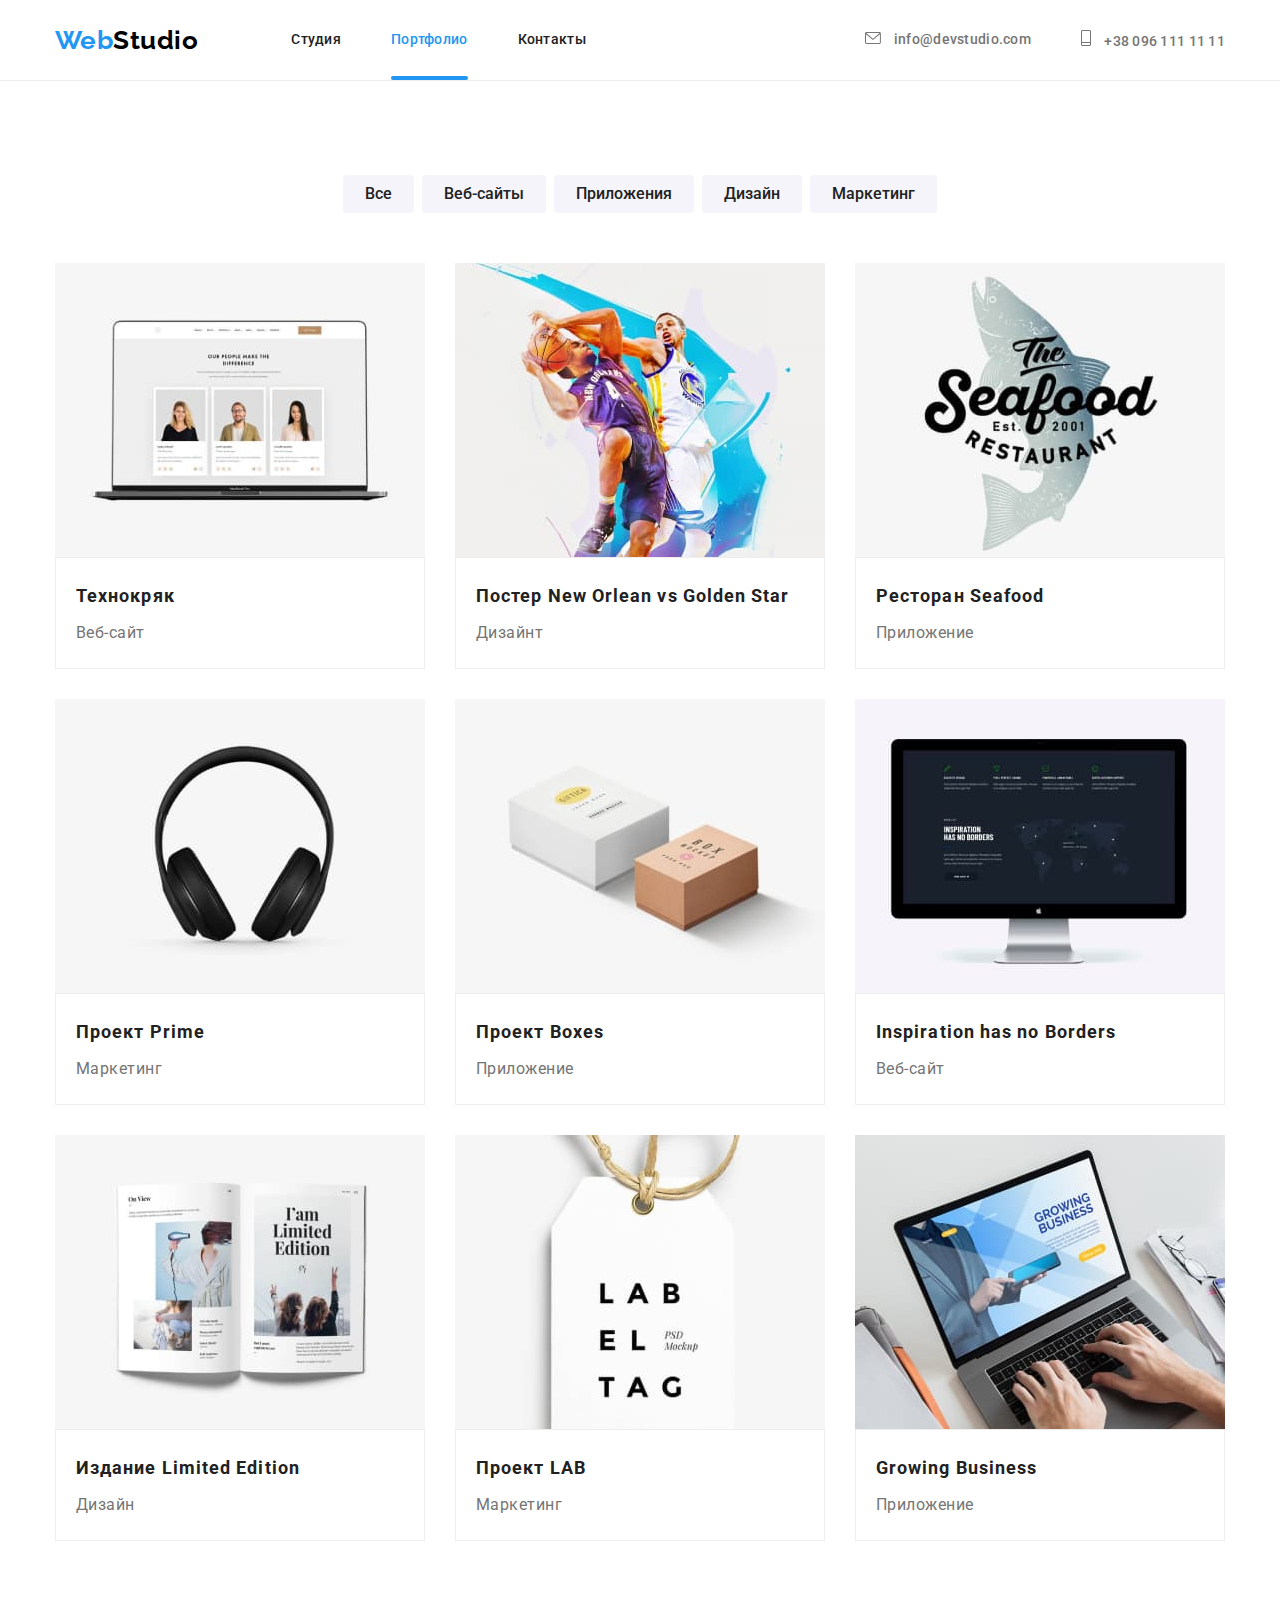
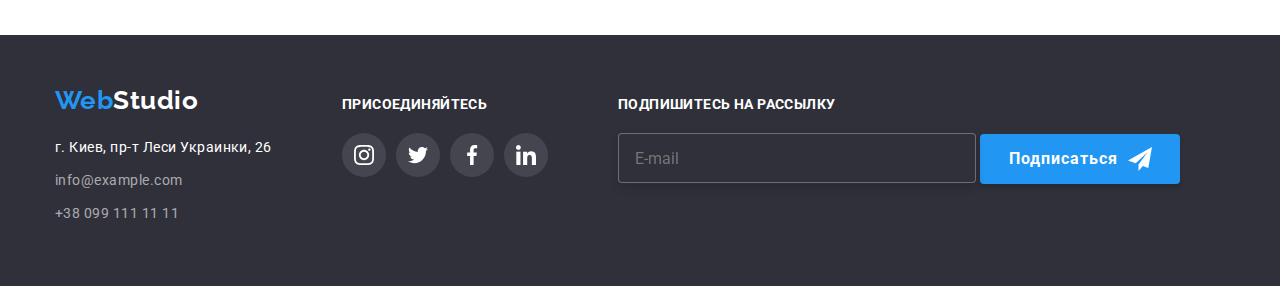
==== commit 00d64b62: "chapter one" ====
--- a/portfolio.html
+++ b/portfolio.html
@@ -366,6 +366,7 @@
         </div>
       </div>
     </footer>
+    <script src="./js/mobile-menu.js"></script>
     <script src="./js/modal.js"></script>
   </body>
 </html>
--- a/css/main.min.css
+++ b/css/main.min.css
@@ -1 +1 @@
-:root{--primary-text-color: #212121;--secondary-text-color: #757575;--bg-hover-logo: #2196F3 }.body{--primary-text-color: #212121;font-family:Roboto,sans-serif;letter-spacing:.03em}a{text-decoration:none}ul{list-style:none}h1,h2,h3,p,ul{margin:0;padding:0}.container{width:1200px;margin-right:auto;margin-left:auto;padding-right:15px;padding-left:15px}.site-heder{border-bottom:1px solid #ececec}.main-heder,.nav-title{display:flex;align-items:center}.logo{margin-right:93px;font-family:"Raleway";font-weight:700;font-size:26px;line-height:1.19;text-decoration:none}.logo__web{color:var(--bg-hover-logo)}.logo__studio{color:#000}.nav{display:flex}.nav__item:not(:last-child){margin-right:50px}.nav__item{position:relative}.nav__link{display:block;padding-top:32px;padding-bottom:32px;color:var(--primary-text-color);font-weight:500;font-size:14px;line-height:1.14;letter-spacing:.02em;transition:250ms cubic-bezier(0.4, 0, 0.2, 1)}.nav__link:hover,.nav__link:focus{color:var(--bg-hover-logo)}.nav__link.current{color:var(--bg-hover-logo)}.current::after{content:"";position:absolute;bottom:0;left:0;width:100%;height:4px;color:var(--bg-hover-logo);background:var(--bg-hover-logo);border-radius:2px}.auth{display:flex;margin-left:auto}.auth .auth__item+.auth__item{margin-left:50px}.auth__link{color:var(--secondary-text-color);font-weight:500;font-size:14px;line-height:1.14;letter-spacing:.02em;transition:250ms cubic-bezier(0.4, 0, 0.2, 1)}.auth__link:hover,.auth__link:focus{color:var(--bg-hover-logo)}.auth__link:hover .auth__icon,.auth__link:focus .auth__icon{fill:var(--bg-hover-logo)}.auth__icon{margin-right:10px;fill:var(--secondary-text-color)}.hyro{text-align:center;padding-top:200px;padding-bottom:200px}.overlay{margin-right:auto;margin-left:auto;max-width:1600px;height:600px;background-image:linear-gradient(to right, rgba(47, 48, 58, 0.4), rgba(47, 48, 58, 0.4)),url("../images/bcg.jpg");background-repeat:no-repeat;background-position:center}.hyro__text{color:#fff;font-weight:900;font-size:44px;line-height:1.36;letter-spacing:.06em;text-transform:uppercase;width:696px;height:120px;margin-right:auto;margin-left:auto;margin-bottom:30px}.button{background-color:var(--bg-hover-logo);color:#fff;border:none;cursor:pointer;font-weight:700;font-size:16px;line-height:1.88;letter-spacing:.06em;font-family:inherit;min-width:200px;height:50px;border-radius:4px}.backdrop{position:fixed;top:0;left:0;width:100%;height:100%;background-color:rgba(0,0,0,.2);opacity:1;transition:opacity 250ms cubic-bezier(0.4, 0, 0.2, 1),visibility 250ms cubic-bezier(0.4, 0, 0.2, 1)}.backdrop.is-hidden{opacity:0;pointer-events:none;visibility:hidden}.backdrop.is-hidden .modal{transform:translate(-50%, -50%) scale(0.7)}.modal{position:absolute;top:50%;left:50%;transform:translate(-50%, -50%) scale(1);transition:transform 250ms cubic-bezier(0.4, 0, 0.2, 1),opacity 250ms cubic-bezier(0.4, 0, 0.2, 1);width:528px;height:581px;padding:40px;background-color:#fff;box-shadow:0px 1px 3px rgba(0,0,0,.12),0px 1px 1px rgba(0,0,0,.14),0px 2px 1px rgba(0,0,0,.2);border-radius:4px}.modal__btn{position:absolute;top:8px;right:8px;display:flex;justify-content:center;align-items:center;width:30px;height:30px;border-radius:50%;border-color:rgba(0,0,0,.1);background-color:#fff}.modal__btn:hover,.modal__btn:focus{fill:var(--bg-hover-logo)}.form-title{font-weight:700;font-size:20px;line-height:23px;text-align:center;letter-spacing:.03em;color:var(--primary-text-color);margin-bottom:12px}.form__modal{position:relative}.form__name{display:inline-flex;flex-direction:column;width:100%;font-weight:400;font-size:12px;line-height:1.17;letter-spacing:.01em;color:var(--secondary-text-color)}.form__item{position:relative;width:100%;margin-top:4px;margin-bottom:10px}.form__input{display:block;width:100%;height:40px;padding-left:35px;padding-right:35px;border:1px solid rgba(33,33,33,.2);border-radius:4px;transition:250ms cubic-bezier(0.4, 0, 0.2, 1)}.form__input:hover,.form__input:focus{border-color:var(--bg-hover-logo)}.form__input:hover+.form-icon{fill:var(--bg-hover-logo)}.form__input:focus+.form-icon{fill:var(--bg-hover-logo)}.form-icon{position:absolute;display:block;top:50%;left:25px;transform:translate(-50%, -50%);height:18px}.form__area{display:block;padding:12px 16px;height:120px;resize:none;margin-bottom:20px}.form__area::placeholder{font-weight:400;font-size:12px;line-height:1.17;letter-spacing:.01em;color:rgba(117,117,117,.5)}.form__checkbox{margin-bottom:30px}.checkbox__label{display:flex;justify-content:center;align-items:center}.checkbox__text{position:relative;font-weight:400;font-size:14px;line-height:1.71;letter-spacing:.03em;color:var(--secondary-text-color)}.checkbox__before{display:inline-flex;width:16px;height:15px;border:2px solid #000;border-radius:2px;box-shadow:0px 4px 4px rgba(0,0,0,.25);background-color:rgba(0,0,0,0);margin-right:8px;justify-content:center;align-items:center}.checkbox__before svg{fill:#fff;opacity:0}.checkbox__input{position:absolute;width:1px;height:1px;margin:-1px;border:0;padding:0;white-space:nowrap;clip-path:inset(100%);clip:rect(0 0 0 0);overflow:hidden;transition:250ms cubic-bezier(0.4, 0, 0.2, 1)}.checkbox__input:checked+.checkbox__before{background-color:var(--bg-hover-logo);border-color:var(--bg-hover-logo)}.checkbox__input:checked+.checkbox__before svg{opacity:1}.checkbox__link{font-weight:400;font-size:14px;line-height:1.71;letter-spacing:.03em;color:var(--bg-hover-logo);text-decoration:underline}.button--form{display:block;box-shadow:0px 4px 4px rgba(0,0,0,.15);margin-bottom:40px;margin-left:auto;margin-right:auto}.section{padding-top:94px;padding-bottom:94px}.visually-hidden{position:absolute;width:1px;height:1px;margin:-1px;border:0;padding:0;white-space:nowrap;clip-path:inset(100%);clip:rect(0 0 0 0);overflow:hidden}.benefits__list{display:flex}.benefit__item{margin-right:30px}.benefit__item:last-child{margin-right:0px}.benefit__blok{display:flex;background:#f5f4fa;border-radius:4px;justify-content:center;align-items:center;margin-bottom:30px;height:120px}.benefit__icon{width:65px;height:70px}.benefit__subtitle{color:var(--primary-text-color);font-weight:700;font-size:14px;line-height:1.14;text-transform:uppercase;margin-bottom:10px}.benefit__text{color:var(--secondary-text-color);width:270px;font-weight:400;font-size:14px;line-height:1.71}.work__section{padding-bottom:94px}.work__title{color:var(--primary-text-color);font-weight:700;font-size:36px;line-height:1.17;text-align:center;margin-bottom:50px}.work__list{display:flex}.work__item{position:relative;margin-right:30px}.work__item:last-child{margin-right:0px}.work__image{display:block}.work__position{position:absolute;width:100%;height:70px;bottom:0;padding-top:27px;padding-bottom:27px;font-style:normal;font-weight:700;font-size:14px;line-height:16px;text-align:center;text-transform:uppercase;color:#fff;background-image:linear-gradient(to right, rgba(47, 48, 58, 0.8), rgba(47, 48, 58, 0.8))}.backcolor{background-color:#f5f4fa}.team__title{color:var(--primary-text-color);font-weight:700;font-size:36px;line-height:1.17;text-align:center;margin-bottom:50px}.team__list{display:flex}.team__item{width:277.5px;margin-right:30px;background-color:#fff;box-shadow:0px 1px 3px rgba(0,0,0,.12),0px 1px 1px rgba(0,0,0,.14),0px 2px 1px rgba(0,0,0,.2);border-radius:0px 0px 4px 4px}.team__item:last-child{margin-right:0}.team__description{padding-top:30px}.team-subtitle{font-weight:500;font-size:16px;line-height:1.19;text-align:center;margin-bottom:10px}.team__text{color:var(--secondary-text-color);font-weight:400;font-size:16px;line-height:1.19;text-align:center;margin-bottom:16px}.social{padding-left:32px;padding-right:32px;padding-bottom:30px}.social__list{display:flex;justify-content:center;align-items:center}.social__item:not(:last-child){margin-right:10px}.social__link{display:flex;width:44px;height:44px;align-items:center;justify-content:center;border-radius:50px;fill:#afb1b8;transition:250ms cubic-bezier(0.4, 0, 0.2, 1)}.social__link:hover,.social__link:focus{background-color:var(--bg-hover-logo);border-radius:50px;fill:#fff}.social__link:hover .social__icons,.social__link:focus .social__icons{fill:#fff;transition:250ms cubic-bezier(0.4, 0, 0.2, 1)}.clients__title{color:var(--primary-text-color);font-weight:700;font-size:36px;line-height:1.17;text-align:center;margin-bottom:50px}.clients__list{display:flex;justify-content:center;align-items:center}.clients__item:not(:last-child){margin-right:30px}.clients__link{display:flex;border:1px solid #afb1b8;justify-content:center;align-items:center;border-radius:4px;width:170px;height:92px;transition:250ms cubic-bezier(0.4, 0, 0.2, 1)}.clients__link:hover,.clients__link:focus{color:var(--bg-hover-logo);border-color:var(--bg-hover-logo)}.clients__link:hover .clients__icons,.clients__link:focus .clients__icons{fill:var(--bg-hover-logo)}.clients__icons{fill:#afb1b8;transition:250ms cubic-bezier(0.4, 0, 0.2, 1)}.clients__icons:hover,.clients__icons:focus{fill:var(--bg-hover-logo);transition:250ms cubic-bezier(0.4, 0, 0.2, 1)}.site__footer{background-color:#2f303a;padding-top:50px;padding-bottom:60px}.footer{display:flex;align-items:baseline}.footer-auth{margin-right:70px}.logo--footer{display:block;margin-right:auto;margin-bottom:20px}.logo__studio--white{color:#fff}.address{font-family:Roboto,sans-serif}.address__item:not(:last-child){margin-bottom:9px}.address__link{display:block;font-weight:400;font-size:14px;line-height:1.71;font-style:normal}.link--maps{color:#fff}.link--contacts{color:rgba(255,255,255,.6);transition:250ms cubic-bezier(0.4, 0, 0.2, 1)}.link--contacts:hover,.link--contacts:focus{color:var(--bg-hover-logo)}.footer__net{margin-right:93px}.footer__subtitle{color:#fff;font-style:normal;font-weight:700;font-size:14px;line-height:16px;letter-spacing:.03em;text-transform:uppercase;margin-bottom:20px}.footer-listnet{display:flex;justify-content:center;align-items:center}.footer__link{background:rgba(255,255,255,.1)}.footer__icons{fill:#fff}.footer__input{width:358px;height:50px;background-color:#2f303a;border:1px solid rgba(255,255,255,.3);filter:drop-shadow(0px 4px 4px rgba(0, 0, 0, 0.15));border-radius:4px;padding-left:16px;color:#fff;font-weight:400;font-size:16px;line-height:1.25}.button--footer{display:inline-flex;align-items:center;justify-content:center;box-shadow:0px 4px 4px rgba(0,0,0,.15);border:rgba(0,0,0,0)}.btn__footer__text{margin-right:10px}.btn__telegram{fill:#fff}.btn__list{display:flex;margin-left:auto;margin-right:auto;justify-content:center;margin-bottom:50px}.btn__item{margin-right:8px}.btn__item:last-child{margin-right:0px}.btn{background-color:#f5f4fa;color:var(--primary-text-color);border:none;cursor:pointer;font-weight:500;font-size:16px;line-height:1.63;text-align:center;font-family:inherit;border-radius:4px;padding:6px 22px;transition:250ms cubic-bezier(0.4, 0, 0.2, 1)}.btn:hover,.btn:focus{background-color:var(--bg-hover-logo);color:#fff;box-shadow:0px 3px 1px rgba(0,0,0,.1),0px 1px 2px rgba(0,0,0,.08),0px 2px 2px rgba(0,0,0,.12);border-radius:4px}.portfolio__list{display:flex;margin-right:auto;margin-left:auto;flex-wrap:wrap}.portfolio__item{width:370px;margin-right:30px;margin-bottom:30px;transition:250ms cubic-bezier(0.4, 0, 0.2, 1)}.portfolio__item:hover{box-shadow:0px 1px 1px rgba(0,0,0,.12),0px 4px 4px rgba(0,0,0,.06),1px 4px 6px rgba(0,0,0,.16)}.portfolio__item:nth-child(3n){margin-right:0px}.portfolio__item:nth-last-child(-n+3){margin-bottom:0px}.portfolio__relative{position:relative;overflow:hidden}.portfolio__overlay{position:absolute;top:0;width:100%;height:100%;background-color:rgba(33,150,243,.9);color:#fff;transform:translateY(100%);transition:transform 250ms cubic-bezier(0.4, 0, 0.2, 1),opacity 250ms cubic-bezier(0.4, 0, 0.2, 1)}.portfolio__link:hover .portfolio__overlay,.portfolio__link:focus .portfolio__overlay{transform:translateY(0);opacity:1}.overlay__image{padding:63px 24px;color:#fff;font-style:normal;font-weight:400;font-size:18px;line-height:1.56}.portfolio__image{display:block}.portfolio__description{padding:20px;border:1px solid #eee}.portfolio__title{color:var(--primary-text-color);font-weight:700;font-size:18px;line-height:2;letter-spacing:.06em}.portfolio__text{margin-top:4px;color:var(--secondary-text-color);font-weight:400;font-size:16px;line-height:1.88}/*# sourceMappingURL=main.min.css.map */+:root{--primary-text-color: #212121;--secondary-text-color: #757575;--bg-hover-logo: #2196F3 }.body{--primary-text-color: #212121;font-family:Roboto,sans-serif;letter-spacing:.03em}a{text-decoration:none}ul{list-style:none}h1,h2,h3,p,ul{margin:0;padding:0}.container{width:100%;margin-right:auto;margin-left:auto;padding-right:15px;padding-left:15px}@media screen and (min-width: 480px){.container{width:480px}}@media screen and (min-width: 768px){.container{width:768px}}@media screen and (min-width: 1200px){.container{width:1200px}}.site-heder{border-bottom:1px solid #ececec}.main-heder,.nav-title{display:flex;align-items:center}.logo{margin-right:93px;font-family:"Raleway";font-weight:700;font-size:26px;line-height:1.19;text-decoration:none}.logo__web{color:var(--bg-hover-logo)}.logo__studio{color:#000}.nav{display:flex}.nav__item:not(:last-child){margin-right:50px}.nav__item{position:relative}.nav__link{display:block;padding-top:32px;padding-bottom:32px;color:var(--primary-text-color);font-weight:500;font-size:14px;line-height:1.14;letter-spacing:.02em;transition:250ms cubic-bezier(0.4, 0, 0.2, 1)}.nav__link:hover,.nav__link:focus{color:var(--bg-hover-logo)}.nav__link.current{color:var(--bg-hover-logo)}.current::after{content:"";position:absolute;bottom:0;left:0;width:100%;height:4px;color:var(--bg-hover-logo);background:var(--bg-hover-logo);border-radius:2px}.auth{display:flex;margin-left:auto}.auth .auth__item+.auth__item{margin-left:50px}.auth__link{color:var(--secondary-text-color);font-weight:500;font-size:14px;line-height:1.14;letter-spacing:.02em;transition:250ms cubic-bezier(0.4, 0, 0.2, 1)}.auth__link:hover,.auth__link:focus{color:var(--bg-hover-logo)}.auth__link:hover .auth__icon,.auth__link:focus .auth__icon{fill:var(--bg-hover-logo)}.auth__icon{margin-right:10px;fill:var(--secondary-text-color)}.hyro{text-align:center;padding-top:200px;padding-bottom:200px}@media screen and (max-width: 768px){.hyro{padding-top:118px;padding-bottom:118px}}.overlay{margin-right:auto;margin-left:auto;max-width:1600px;height:600px;background-image:linear-gradient(to right, rgba(47, 48, 58, 0.4), rgba(47, 48, 58, 0.4)),url("../images/bcg.jpg");background-repeat:no-repeat;background-position:center}@media screen and (max-width: 768px){.overlay{height:400px;min-width:480px;background-size:cover}}.hyro__text{color:#fff;font-weight:900;font-size:44px;line-height:1.36;letter-spacing:.06em;text-transform:uppercase;width:696px;height:120px;margin-right:auto;margin-left:auto;margin-bottom:30px}@media screen and (max-width: 768px){.hyro__text{width:360px;height:84px;font-size:26px;line-height:1.62;text-align:center}}.button{background-color:var(--bg-hover-logo);color:#fff;border:none;cursor:pointer;font-weight:700;font-size:16px;line-height:1.88;letter-spacing:.06em;font-family:inherit;width:200px;height:50px;border-radius:4px;margin-left:auto;margin-right:auto}.backdrop{position:fixed;top:0;left:0;width:100%;height:100%;background-color:rgba(0,0,0,.2);opacity:1;transition:opacity 250ms cubic-bezier(0.4, 0, 0.2, 1),visibility 250ms cubic-bezier(0.4, 0, 0.2, 1)}.backdrop.is-hidden{opacity:0;pointer-events:none;visibility:hidden}.backdrop.is-hidden .modal{transform:translate(-50%, -50%) scale(0.7)}.modal{position:absolute;top:50%;left:50%;transform:translate(-50%, -50%) scale(1);transition:transform 250ms cubic-bezier(0.4, 0, 0.2, 1),opacity 250ms cubic-bezier(0.4, 0, 0.2, 1);width:528px;height:581px;padding:40px;background-color:#fff;box-shadow:0px 1px 3px rgba(0,0,0,.12),0px 1px 1px rgba(0,0,0,.14),0px 2px 1px rgba(0,0,0,.2);border-radius:4px}@media screen and (max-width: 1199px){.modal{width:450px;height:609px}}.modal__btn{position:absolute;top:8px;right:8px;display:flex;justify-content:center;align-items:center;width:30px;height:30px;border-radius:50%;border-color:rgba(0,0,0,.1);background-color:#fff}.modal__btn:hover,.modal__btn:focus{fill:var(--bg-hover-logo)}.form-title{font-weight:700;font-size:20px;line-height:1.15;text-align:center;letter-spacing:.03em;color:var(--primary-text-color);margin-bottom:12px}@media screen and (max-width: 1199px){.form-title{line-height:1.5}}.form__modal{position:relative}.form__name{display:inline-flex;flex-direction:column;width:100%;font-weight:400;font-size:12px;line-height:1.17;letter-spacing:.01em;color:var(--secondary-text-color)}.form__item{position:relative;width:100%;margin-top:4px;margin-bottom:10px}.form__input{display:block;width:100%;height:40px;padding-left:35px;padding-right:35px;border:1px solid rgba(33,33,33,.2);border-radius:4px;transition:250ms cubic-bezier(0.4, 0, 0.2, 1)}.form__input:hover,.form__input:focus{border-color:var(--bg-hover-logo)}.form__input:hover+.form-icon{fill:var(--bg-hover-logo)}.form__input:focus+.form-icon{fill:var(--bg-hover-logo)}.form-icon{position:absolute;display:block;top:50%;left:25px;transform:translate(-50%, -50%);height:18px}.form__area{display:block;padding:12px 16px;height:120px;resize:none;margin-bottom:20px}.form__area::placeholder{font-weight:400;font-size:12px;line-height:1.17;letter-spacing:.01em;color:rgba(117,117,117,.5)}.form__checkbox{margin-bottom:30px}.checkbox__label{display:flex;justify-content:center;align-items:center}.checkbox__text{position:relative;font-weight:400;font-size:14px;line-height:1.71;letter-spacing:.03em;color:var(--secondary-text-color)}@media screen and (max-width: 1199px){.checkbox__text{line-height:1.17;font-size:12px}}.checkbox__before{display:inline-flex;width:16px;height:15px;border:2px solid #000;border-radius:2px;box-shadow:0px 4px 4px rgba(0,0,0,.25);background-color:rgba(0,0,0,0);margin-right:8px;justify-content:center;align-items:center}.checkbox__before svg{fill:#fff;opacity:0}.checkbox__input{position:absolute;width:1px;height:1px;margin:-1px;border:0;padding:0;white-space:nowrap;clip-path:inset(100%);clip:rect(0 0 0 0);overflow:hidden;transition:250ms cubic-bezier(0.4, 0, 0.2, 1)}.checkbox__input:checked+.checkbox__before{background-color:var(--bg-hover-logo);border-color:var(--bg-hover-logo)}.checkbox__input:checked+.checkbox__before svg{opacity:1}.checkbox__link{font-weight:400;font-size:14px;line-height:1.71;letter-spacing:.03em;color:var(--bg-hover-logo);text-decoration:underline}@media screen and (max-width: 1199px){.checkbox__link{line-height:1.17;font-size:12px}}.button--form{display:block;box-shadow:0px 4px 4px rgba(0,0,0,.15);margin-bottom:40px;margin-left:auto;margin-right:auto}.section{padding-top:94px;padding-bottom:94px}@media screen and (max-width: 767px){.section{padding-top:60px;padding-bottom:60px}}.visually-hidden{position:absolute;width:1px;height:1px;margin:-1px;border:0;padding:0;white-space:nowrap;clip-path:inset(100%);clip:rect(0 0 0 0);overflow:hidden}.benefits__list{display:flex}@media screen and (max-width: 767px){.benefits__list{display:block;width:480px}}@media screen and (min-width: 768px)and (max-width: 1199px){.benefits__list{flex-wrap:wrap}}.benefit__item{margin-right:30px}@media screen and (max-width: 767px){.benefit__item{margin-right:0}.benefit__item:not(:last-child){margin-bottom:30px}}@media screen and (min-width: 768px)and (max-width: 1199px){.benefit__item{width:calc((100% - 60px)/2)}.benefit__item:nth-child(2n){margin-right:0}.benefit__item:nth-child(-n+2){margin-bottom:57px}}.benefit__item:last-child{margin-right:0px}.benefit__blok{display:flex;background:#f5f4fa;border-radius:4px;justify-content:center;align-items:center;margin-bottom:30px;height:120px}.benefit__icon{width:65px;height:70px}.benefit__subtitle{color:var(--primary-text-color);font-weight:700;font-size:14px;line-height:1.14;text-transform:uppercase;margin-bottom:10px}@media screen and (max-width: 767px){.benefit__subtitle{text-align:center}}.benefit__text{color:var(--secondary-text-color);width:270px;font-weight:400;font-size:14px;line-height:1.71}@media screen and (max-width: 1199px){.benefit__text{display:inline}}.work__section{padding-bottom:94px}@media screen and (max-width: 1199px){.work__section{display:none}}.work__title{color:var(--primary-text-color);font-weight:700;font-size:36px;line-height:1.17;text-align:center;margin-bottom:50px}.work__list{display:flex}.work__item{position:relative;margin-right:30px}.work__item:last-child{margin-right:0px}.work__image{display:block}.work__position{position:absolute;width:100%;height:70px;bottom:0;padding-top:27px;padding-bottom:27px;font-style:normal;font-weight:700;font-size:14px;line-height:16px;text-align:center;text-transform:uppercase;color:#fff;background-image:linear-gradient(to right, rgba(47, 48, 58, 0.8), rgba(47, 48, 58, 0.8))}@media screen and (max-width: 1199px){.section{padding-top:60px;padding-bottom:60px}}@media screen and (max-width: 767px){.section{min-width:480px}}.backcolor{background-color:#f5f4fa}.team__title{color:var(--primary-text-color);font-weight:700;font-size:36px;line-height:1.17;text-align:center;margin-bottom:50px}@media screen and (max-width: 1199px){.team__title{font-size:28px;line-height:1.18;margin-bottom:30px}}.team__list{display:flex}@media screen and (max-width: 767px){.team__list{display:block}}@media screen and (min-width: 768px)and (max-width: 1199px){.team__list{display:flex;flex-wrap:wrap}}.team__item{width:277.5px;margin-right:30px;background-color:#fff;box-shadow:0px 1px 3px rgba(0,0,0,.12),0px 1px 1px rgba(0,0,0,.14),0px 2px 1px rgba(0,0,0,.2);border-radius:0px 0px 4px 4px}@media screen and (max-width: 767px){.team__item{width:100%;margin-right:0}.team__item:not(:last-child){margin-bottom:30px}}@media screen and (min-width: 768px)and (max-width: 1199px){.team__item{width:calc((100% - 60px)/2)}.team__item:nth-child(2n){margin-right:0}.team__item:nth-child(-n+2){margin-bottom:30px}}.team__item:last-child{margin-right:0}.team__image{width:100%}.team__description{padding-top:30px}.team-subtitle{font-weight:500;font-size:16px;line-height:1.19;text-align:center;margin-bottom:10px}.team__text{color:var(--secondary-text-color);font-weight:400;font-size:16px;line-height:1.19;text-align:center;margin-bottom:16px}.social{padding-left:32px;padding-right:32px;padding-bottom:30px}.social__list{display:flex;justify-content:center;align-items:center}.social__item:not(:last-child){margin-right:10px}.social__link{display:flex;width:44px;height:44px;align-items:center;justify-content:center;border-radius:50px;fill:#afb1b8;transition:250ms cubic-bezier(0.4, 0, 0.2, 1)}.social__link:hover,.social__link:focus{background-color:var(--bg-hover-logo);border-radius:50px;fill:#fff}.social__link:hover .social__icons,.social__link:focus .social__icons{fill:#fff;transition:250ms cubic-bezier(0.4, 0, 0.2, 1)}@media screen and (max-width: 1199px){.section{padding-top:60px;padding-bottom:60px}}.clients__title{color:var(--primary-text-color);font-weight:700;font-size:36px;line-height:1.17;text-align:center;margin-bottom:50px}@media screen and (max-width: 1199px){.clients__title{font-size:28px;line-height:1.18;margin-bottom:30px}}.clients__list{display:flex;justify-content:center;align-items:center}@media screen and (max-width: 1199px){.clients__list{flex-wrap:wrap}}.clients__item:not(:last-child){margin-right:30px}@media screen and (max-width: 767px){.clients__item{width:calc((100% - 30px)/2)}.clients__item:nth-child(2n){margin-right:0}.clients__item:nth-child(-n+4){margin-bottom:30px}}@media screen and (min-width: 768px)and (max-width: 1199px){.clients__item{width:calc((100% - 60px)/3)}.clients__item:nth-child(-n+3){margin-bottom:30px}}.clients__link{display:flex;border:1px solid #afb1b8;justify-content:center;align-items:center;border-radius:4px;width:170px;height:92px;transition:250ms cubic-bezier(0.4, 0, 0.2, 1)}.clients__link:hover,.clients__link:focus{color:var(--bg-hover-logo);border-color:var(--bg-hover-logo)}.clients__link:hover .clients__icons,.clients__link:focus .clients__icons{fill:var(--bg-hover-logo)}@media screen and (max-width: 1199px){.clients__link{display:inline-flex;width:100%}}.clients__icons{fill:#afb1b8;transition:250ms cubic-bezier(0.4, 0, 0.2, 1)}.clients__icons:hover,.clients__icons:focus{fill:var(--bg-hover-logo);transition:250ms cubic-bezier(0.4, 0, 0.2, 1)}.site__footer{background-color:#2f303a;padding-top:50px;padding-bottom:60px}@media screen and (max-width: 767px){.site__footer{min-width:480px}}.footer{display:flex;align-items:baseline}@media screen and (max-width: 767px){.footer{flex-direction:column}}@media screen and (min-width: 768px)and (max-width: 1199px){.footer{flex-wrap:wrap;align-items:baseline;justify-content:space-around}}.footer-auth{margin-right:70px}@media screen and (max-width: 767px){.footer-auth{margin-bottom:60px;margin-left:auto;margin-right:auto}}.logo--footer{display:block;margin-right:auto;margin-bottom:20px}@media screen and (max-width: 1199px){.logo--footer{font-size:24px;line-height:1.17;text-align:center}}.logo__studio--white{color:#fff}.address{font-family:Roboto,sans-serif}.address__item:not(:last-child){margin-bottom:9px}.address__link{display:block;font-weight:400;font-size:14px;line-height:1.71;font-style:normal}@media screen and (max-width: 1199px){.address__link{text-align:center}}.link--maps{color:#fff}.link--contacts{color:rgba(255,255,255,.6);transition:250ms cubic-bezier(0.4, 0, 0.2, 1)}.link--contacts:hover,.link--contacts:focus{color:var(--bg-hover-logo)}.footer__net{margin-right:93px;margin-right:70px}@media screen and (max-width: 767px){.footer__net{margin-bottom:60px;margin-left:auto;margin-right:auto}}.footer__subtitle{color:#fff;font-style:normal;font-weight:700;font-size:14px;line-height:1.14;letter-spacing:.03em;text-transform:uppercase;margin-bottom:20px}@media screen and (max-width: 1199px){.footer__subtitle{text-align:center}}.footer__link{background:rgba(255,255,255,.1)}.footer__icons{fill:#fff}@media screen and (max-width: 767px){.footer__letter{margin-left:auto;margin-right:auto}}@media screen and (min-width: 768px)and (max-width: 1199px){.footer__letter{margin-top:60px}}@media screen and (max-width: 767px){.footer__form{display:flex;flex-direction:column}}@media screen and (min-width: 768px)and (max-width: 1199px){.footer__form{display:flex;flex-direction:column}}.footer__input{width:358px;height:50px;background-color:#2f303a;border:1px solid rgba(255,255,255,.3);filter:drop-shadow(0px 4px 4px rgba(0, 0, 0, 0.15));border-radius:4px;padding-left:16px;color:#fff;font-weight:400;font-size:16px;line-height:1.25}@media screen and (max-width: 767px){.footer__input{width:450px;margin-bottom:20px}}@media screen and (min-width: 768px)and (max-width: 1199px){.footer__input{width:450px;margin-bottom:20px}}.button--footer{display:inline-flex;align-items:center;justify-content:center;box-shadow:0px 4px 4px rgba(0,0,0,.15);border:rgba(0,0,0,0)}@media screen and (max-width: 767px){.button--footer{margin-left:auto;margin-right:auto}}@media screen and (min-width: 768px)and (max-width: 1199px){.button--footer{width:200px;margin-left:auto;margin-right:auto}}.btn__footer__text{margin-right:10px}.btn__telegram{fill:#fff}.btn__list{display:flex;margin-left:auto;margin-right:auto;justify-content:center;margin-bottom:50px}.btn__item{margin-right:8px}.btn__item:last-child{margin-right:0px}.btn{background-color:#f5f4fa;color:var(--primary-text-color);border:none;cursor:pointer;font-weight:500;font-size:16px;line-height:1.63;text-align:center;font-family:inherit;border-radius:4px;padding:6px 22px;transition:250ms cubic-bezier(0.4, 0, 0.2, 1)}.btn:hover,.btn:focus{background-color:var(--bg-hover-logo);color:#fff;box-shadow:0px 3px 1px rgba(0,0,0,.1),0px 1px 2px rgba(0,0,0,.08),0px 2px 2px rgba(0,0,0,.12);border-radius:4px}.portfolio__list{display:flex;margin-right:auto;margin-left:auto;flex-wrap:wrap}.portfolio__item{width:370px;margin-right:30px;margin-bottom:30px;transition:250ms cubic-bezier(0.4, 0, 0.2, 1)}.portfolio__item:hover{box-shadow:0px 1px 1px rgba(0,0,0,.12),0px 4px 4px rgba(0,0,0,.06),1px 4px 6px rgba(0,0,0,.16)}.portfolio__item:nth-child(3n){margin-right:0px}.portfolio__item:nth-last-child(-n+3){margin-bottom:0px}.portfolio__relative{position:relative;overflow:hidden}.portfolio__overlay{position:absolute;top:0;width:100%;height:100%;background-color:rgba(33,150,243,.9);color:#fff;transform:translateY(100%);transition:transform 250ms cubic-bezier(0.4, 0, 0.2, 1),opacity 250ms cubic-bezier(0.4, 0, 0.2, 1)}.portfolio__link:hover .portfolio__overlay,.portfolio__link:focus .portfolio__overlay{transform:translateY(0);opacity:1}.overlay__image{padding:63px 24px;color:#fff;font-style:normal;font-weight:400;font-size:18px;line-height:1.56}.portfolio__image{display:block}.portfolio__description{padding:20px;border:1px solid #eee}.portfolio__title{color:var(--primary-text-color);font-weight:700;font-size:18px;line-height:2;letter-spacing:.06em}.portfolio__text{margin-top:4px;color:var(--secondary-text-color);font-weight:400;font-size:16px;line-height:1.88}/*# sourceMappingURL=main.min.css.map */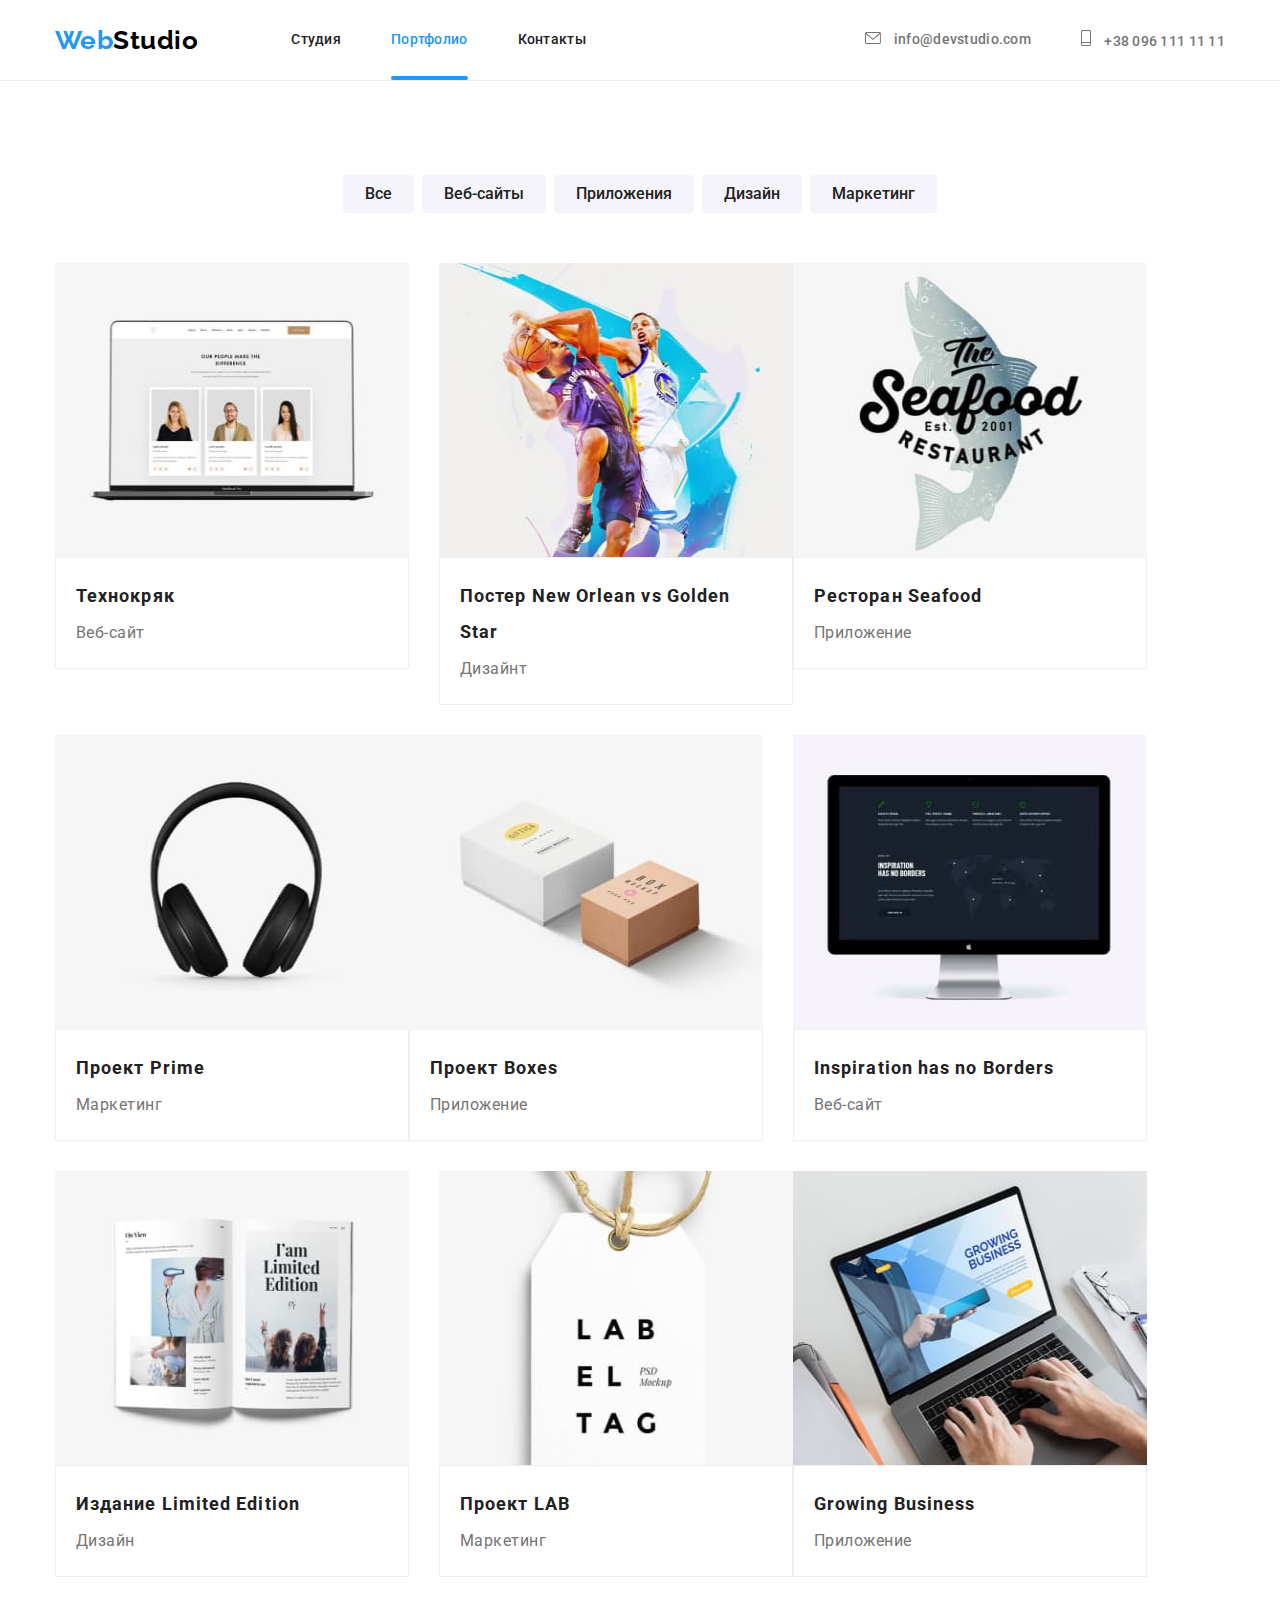
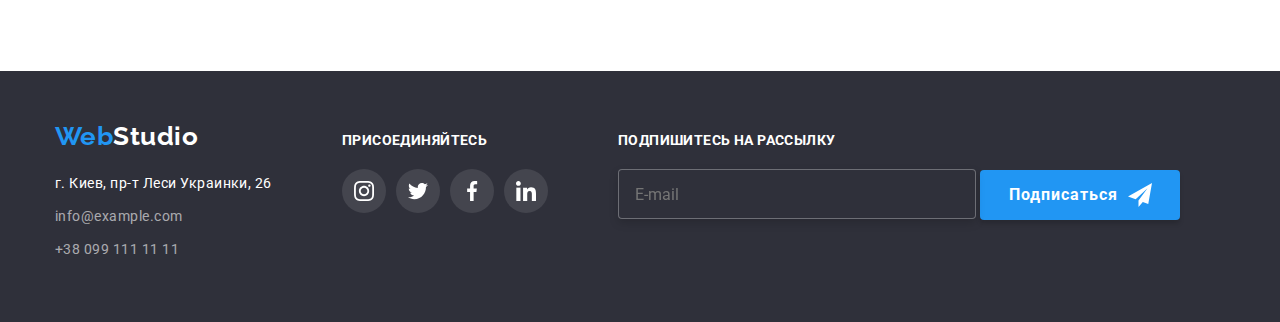
==== commit ee6c4828: "need fixed" ====
--- a/portfolio.html
+++ b/portfolio.html
@@ -349,19 +349,21 @@
             </li>
           </ul>
         </div>
-        <div class="footer-letter">
+        <div class="footer__letter">
           <h2 class="footer__subtitle">Подпишитесь на рассылку</h2>
           <form name="signup_form" autocomplete="on" novalidate>
-            <label class="form__field">
-              <input class="footer__input" type="email" name="email" placeholder="E-mail" />
-            </label>
+            <div class="footer__form">
+              <label class="form__field">
+                <input class="footer__input" type="email" name="email" placeholder="E-mail" />
+              </label>
 
-            <button class="button button--footer" type="submit">
-              <span class="btn__footer__text">Подписаться</span>
-              <svg class="btn__telegram" width="24" height="24">
-                <use href="./images/symbol-defs.svg#icon-telegram"></use>
-              </svg>
-            </button>
+              <button class="button button--footer" type="submit">
+                <span class="btn__footer__text">Подписаться</span>
+                <svg class="btn__telegram" width="24" height="24">
+                  <use href="./images/symbol-defs.svg#icon-telegram"></use>
+                </svg>
+              </button>
+            </div>
           </form>
         </div>
       </div>
--- a/css/main.min.css
+++ b/css/main.min.css
@@ -1 +1 @@
-:root{--primary-text-color: #212121;--secondary-text-color: #757575;--bg-hover-logo: #2196F3 }.body{--primary-text-color: #212121;font-family:Roboto,sans-serif;letter-spacing:.03em}a{text-decoration:none}ul{list-style:none}h1,h2,h3,p,ul{margin:0;padding:0}.container{width:100%;margin-right:auto;margin-left:auto;padding-right:15px;padding-left:15px}@media screen and (min-width: 480px){.container{width:480px}}@media screen and (min-width: 768px){.container{width:768px}}@media screen and (min-width: 1200px){.container{width:1200px}}.site-heder{border-bottom:1px solid #ececec}.main-heder,.nav-title{display:flex;align-items:center}.logo{margin-right:93px;font-family:"Raleway";font-weight:700;font-size:26px;line-height:1.19;text-decoration:none}.logo__web{color:var(--bg-hover-logo)}.logo__studio{color:#000}.nav{display:flex}.nav__item:not(:last-child){margin-right:50px}.nav__item{position:relative}.nav__link{display:block;padding-top:32px;padding-bottom:32px;color:var(--primary-text-color);font-weight:500;font-size:14px;line-height:1.14;letter-spacing:.02em;transition:250ms cubic-bezier(0.4, 0, 0.2, 1)}.nav__link:hover,.nav__link:focus{color:var(--bg-hover-logo)}.nav__link.current{color:var(--bg-hover-logo)}.current::after{content:"";position:absolute;bottom:0;left:0;width:100%;height:4px;color:var(--bg-hover-logo);background:var(--bg-hover-logo);border-radius:2px}.auth{display:flex;margin-left:auto}.auth .auth__item+.auth__item{margin-left:50px}.auth__link{color:var(--secondary-text-color);font-weight:500;font-size:14px;line-height:1.14;letter-spacing:.02em;transition:250ms cubic-bezier(0.4, 0, 0.2, 1)}.auth__link:hover,.auth__link:focus{color:var(--bg-hover-logo)}.auth__link:hover .auth__icon,.auth__link:focus .auth__icon{fill:var(--bg-hover-logo)}.auth__icon{margin-right:10px;fill:var(--secondary-text-color)}.hyro{text-align:center;padding-top:200px;padding-bottom:200px}@media screen and (max-width: 768px){.hyro{padding-top:118px;padding-bottom:118px}}.overlay{margin-right:auto;margin-left:auto;max-width:1600px;height:600px;background-image:linear-gradient(to right, rgba(47, 48, 58, 0.4), rgba(47, 48, 58, 0.4)),url("../images/bcg.jpg");background-repeat:no-repeat;background-position:center}@media screen and (max-width: 768px){.overlay{height:400px;min-width:480px;background-size:cover}}.hyro__text{color:#fff;font-weight:900;font-size:44px;line-height:1.36;letter-spacing:.06em;text-transform:uppercase;width:696px;height:120px;margin-right:auto;margin-left:auto;margin-bottom:30px}@media screen and (max-width: 768px){.hyro__text{width:360px;height:84px;font-size:26px;line-height:1.62;text-align:center}}.button{background-color:var(--bg-hover-logo);color:#fff;border:none;cursor:pointer;font-weight:700;font-size:16px;line-height:1.88;letter-spacing:.06em;font-family:inherit;width:200px;height:50px;border-radius:4px;margin-left:auto;margin-right:auto}.backdrop{position:fixed;top:0;left:0;width:100%;height:100%;background-color:rgba(0,0,0,.2);opacity:1;transition:opacity 250ms cubic-bezier(0.4, 0, 0.2, 1),visibility 250ms cubic-bezier(0.4, 0, 0.2, 1)}.backdrop.is-hidden{opacity:0;pointer-events:none;visibility:hidden}.backdrop.is-hidden .modal{transform:translate(-50%, -50%) scale(0.7)}.modal{position:absolute;top:50%;left:50%;transform:translate(-50%, -50%) scale(1);transition:transform 250ms cubic-bezier(0.4, 0, 0.2, 1),opacity 250ms cubic-bezier(0.4, 0, 0.2, 1);width:528px;height:581px;padding:40px;background-color:#fff;box-shadow:0px 1px 3px rgba(0,0,0,.12),0px 1px 1px rgba(0,0,0,.14),0px 2px 1px rgba(0,0,0,.2);border-radius:4px}@media screen and (max-width: 1199px){.modal{width:450px;height:609px}}.modal__btn{position:absolute;top:8px;right:8px;display:flex;justify-content:center;align-items:center;width:30px;height:30px;border-radius:50%;border-color:rgba(0,0,0,.1);background-color:#fff}.modal__btn:hover,.modal__btn:focus{fill:var(--bg-hover-logo)}.form-title{font-weight:700;font-size:20px;line-height:1.15;text-align:center;letter-spacing:.03em;color:var(--primary-text-color);margin-bottom:12px}@media screen and (max-width: 1199px){.form-title{line-height:1.5}}.form__modal{position:relative}.form__name{display:inline-flex;flex-direction:column;width:100%;font-weight:400;font-size:12px;line-height:1.17;letter-spacing:.01em;color:var(--secondary-text-color)}.form__item{position:relative;width:100%;margin-top:4px;margin-bottom:10px}.form__input{display:block;width:100%;height:40px;padding-left:35px;padding-right:35px;border:1px solid rgba(33,33,33,.2);border-radius:4px;transition:250ms cubic-bezier(0.4, 0, 0.2, 1)}.form__input:hover,.form__input:focus{border-color:var(--bg-hover-logo)}.form__input:hover+.form-icon{fill:var(--bg-hover-logo)}.form__input:focus+.form-icon{fill:var(--bg-hover-logo)}.form-icon{position:absolute;display:block;top:50%;left:25px;transform:translate(-50%, -50%);height:18px}.form__area{display:block;padding:12px 16px;height:120px;resize:none;margin-bottom:20px}.form__area::placeholder{font-weight:400;font-size:12px;line-height:1.17;letter-spacing:.01em;color:rgba(117,117,117,.5)}.form__checkbox{margin-bottom:30px}.checkbox__label{display:flex;justify-content:center;align-items:center}.checkbox__text{position:relative;font-weight:400;font-size:14px;line-height:1.71;letter-spacing:.03em;color:var(--secondary-text-color)}@media screen and (max-width: 1199px){.checkbox__text{line-height:1.17;font-size:12px}}.checkbox__before{display:inline-flex;width:16px;height:15px;border:2px solid #000;border-radius:2px;box-shadow:0px 4px 4px rgba(0,0,0,.25);background-color:rgba(0,0,0,0);margin-right:8px;justify-content:center;align-items:center}.checkbox__before svg{fill:#fff;opacity:0}.checkbox__input{position:absolute;width:1px;height:1px;margin:-1px;border:0;padding:0;white-space:nowrap;clip-path:inset(100%);clip:rect(0 0 0 0);overflow:hidden;transition:250ms cubic-bezier(0.4, 0, 0.2, 1)}.checkbox__input:checked+.checkbox__before{background-color:var(--bg-hover-logo);border-color:var(--bg-hover-logo)}.checkbox__input:checked+.checkbox__before svg{opacity:1}.checkbox__link{font-weight:400;font-size:14px;line-height:1.71;letter-spacing:.03em;color:var(--bg-hover-logo);text-decoration:underline}@media screen and (max-width: 1199px){.checkbox__link{line-height:1.17;font-size:12px}}.button--form{display:block;box-shadow:0px 4px 4px rgba(0,0,0,.15);margin-bottom:40px;margin-left:auto;margin-right:auto}.section{padding-top:94px;padding-bottom:94px}@media screen and (max-width: 767px){.section{padding-top:60px;padding-bottom:60px}}.visually-hidden{position:absolute;width:1px;height:1px;margin:-1px;border:0;padding:0;white-space:nowrap;clip-path:inset(100%);clip:rect(0 0 0 0);overflow:hidden}.benefits__list{display:flex}@media screen and (max-width: 767px){.benefits__list{display:block;width:480px}}@media screen and (min-width: 768px)and (max-width: 1199px){.benefits__list{flex-wrap:wrap}}.benefit__item{margin-right:30px}@media screen and (max-width: 767px){.benefit__item{margin-right:0}.benefit__item:not(:last-child){margin-bottom:30px}}@media screen and (min-width: 768px)and (max-width: 1199px){.benefit__item{width:calc((100% - 60px)/2)}.benefit__item:nth-child(2n){margin-right:0}.benefit__item:nth-child(-n+2){margin-bottom:57px}}.benefit__item:last-child{margin-right:0px}.benefit__blok{display:flex;background:#f5f4fa;border-radius:4px;justify-content:center;align-items:center;margin-bottom:30px;height:120px}.benefit__icon{width:65px;height:70px}.benefit__subtitle{color:var(--primary-text-color);font-weight:700;font-size:14px;line-height:1.14;text-transform:uppercase;margin-bottom:10px}@media screen and (max-width: 767px){.benefit__subtitle{text-align:center}}.benefit__text{color:var(--secondary-text-color);width:270px;font-weight:400;font-size:14px;line-height:1.71}@media screen and (max-width: 1199px){.benefit__text{display:inline}}.work__section{padding-bottom:94px}@media screen and (max-width: 1199px){.work__section{display:none}}.work__title{color:var(--primary-text-color);font-weight:700;font-size:36px;line-height:1.17;text-align:center;margin-bottom:50px}.work__list{display:flex}.work__item{position:relative;margin-right:30px}.work__item:last-child{margin-right:0px}.work__image{display:block}.work__position{position:absolute;width:100%;height:70px;bottom:0;padding-top:27px;padding-bottom:27px;font-style:normal;font-weight:700;font-size:14px;line-height:16px;text-align:center;text-transform:uppercase;color:#fff;background-image:linear-gradient(to right, rgba(47, 48, 58, 0.8), rgba(47, 48, 58, 0.8))}@media screen and (max-width: 1199px){.section{padding-top:60px;padding-bottom:60px}}@media screen and (max-width: 767px){.section{min-width:480px}}.backcolor{background-color:#f5f4fa}.team__title{color:var(--primary-text-color);font-weight:700;font-size:36px;line-height:1.17;text-align:center;margin-bottom:50px}@media screen and (max-width: 1199px){.team__title{font-size:28px;line-height:1.18;margin-bottom:30px}}.team__list{display:flex}@media screen and (max-width: 767px){.team__list{display:block}}@media screen and (min-width: 768px)and (max-width: 1199px){.team__list{display:flex;flex-wrap:wrap}}.team__item{width:277.5px;margin-right:30px;background-color:#fff;box-shadow:0px 1px 3px rgba(0,0,0,.12),0px 1px 1px rgba(0,0,0,.14),0px 2px 1px rgba(0,0,0,.2);border-radius:0px 0px 4px 4px}@media screen and (max-width: 767px){.team__item{width:100%;margin-right:0}.team__item:not(:last-child){margin-bottom:30px}}@media screen and (min-width: 768px)and (max-width: 1199px){.team__item{width:calc((100% - 60px)/2)}.team__item:nth-child(2n){margin-right:0}.team__item:nth-child(-n+2){margin-bottom:30px}}.team__item:last-child{margin-right:0}.team__image{width:100%}.team__description{padding-top:30px}.team-subtitle{font-weight:500;font-size:16px;line-height:1.19;text-align:center;margin-bottom:10px}.team__text{color:var(--secondary-text-color);font-weight:400;font-size:16px;line-height:1.19;text-align:center;margin-bottom:16px}.social{padding-left:32px;padding-right:32px;padding-bottom:30px}.social__list{display:flex;justify-content:center;align-items:center}.social__item:not(:last-child){margin-right:10px}.social__link{display:flex;width:44px;height:44px;align-items:center;justify-content:center;border-radius:50px;fill:#afb1b8;transition:250ms cubic-bezier(0.4, 0, 0.2, 1)}.social__link:hover,.social__link:focus{background-color:var(--bg-hover-logo);border-radius:50px;fill:#fff}.social__link:hover .social__icons,.social__link:focus .social__icons{fill:#fff;transition:250ms cubic-bezier(0.4, 0, 0.2, 1)}@media screen and (max-width: 1199px){.section{padding-top:60px;padding-bottom:60px}}.clients__title{color:var(--primary-text-color);font-weight:700;font-size:36px;line-height:1.17;text-align:center;margin-bottom:50px}@media screen and (max-width: 1199px){.clients__title{font-size:28px;line-height:1.18;margin-bottom:30px}}.clients__list{display:flex;justify-content:center;align-items:center}@media screen and (max-width: 1199px){.clients__list{flex-wrap:wrap}}.clients__item:not(:last-child){margin-right:30px}@media screen and (max-width: 767px){.clients__item{width:calc((100% - 30px)/2)}.clients__item:nth-child(2n){margin-right:0}.clients__item:nth-child(-n+4){margin-bottom:30px}}@media screen and (min-width: 768px)and (max-width: 1199px){.clients__item{width:calc((100% - 60px)/3)}.clients__item:nth-child(-n+3){margin-bottom:30px}}.clients__link{display:flex;border:1px solid #afb1b8;justify-content:center;align-items:center;border-radius:4px;width:170px;height:92px;transition:250ms cubic-bezier(0.4, 0, 0.2, 1)}.clients__link:hover,.clients__link:focus{color:var(--bg-hover-logo);border-color:var(--bg-hover-logo)}.clients__link:hover .clients__icons,.clients__link:focus .clients__icons{fill:var(--bg-hover-logo)}@media screen and (max-width: 1199px){.clients__link{display:inline-flex;width:100%}}.clients__icons{fill:#afb1b8;transition:250ms cubic-bezier(0.4, 0, 0.2, 1)}.clients__icons:hover,.clients__icons:focus{fill:var(--bg-hover-logo);transition:250ms cubic-bezier(0.4, 0, 0.2, 1)}.site__footer{background-color:#2f303a;padding-top:50px;padding-bottom:60px}@media screen and (max-width: 767px){.site__footer{min-width:480px}}.footer{display:flex;align-items:baseline}@media screen and (max-width: 767px){.footer{flex-direction:column}}@media screen and (min-width: 768px)and (max-width: 1199px){.footer{flex-wrap:wrap;align-items:baseline;justify-content:space-around}}.footer-auth{margin-right:70px}@media screen and (max-width: 767px){.footer-auth{margin-bottom:60px;margin-left:auto;margin-right:auto}}.logo--footer{display:block;margin-right:auto;margin-bottom:20px}@media screen and (max-width: 1199px){.logo--footer{font-size:24px;line-height:1.17;text-align:center}}.logo__studio--white{color:#fff}.address{font-family:Roboto,sans-serif}.address__item:not(:last-child){margin-bottom:9px}.address__link{display:block;font-weight:400;font-size:14px;line-height:1.71;font-style:normal}@media screen and (max-width: 1199px){.address__link{text-align:center}}.link--maps{color:#fff}.link--contacts{color:rgba(255,255,255,.6);transition:250ms cubic-bezier(0.4, 0, 0.2, 1)}.link--contacts:hover,.link--contacts:focus{color:var(--bg-hover-logo)}.footer__net{margin-right:93px;margin-right:70px}@media screen and (max-width: 767px){.footer__net{margin-bottom:60px;margin-left:auto;margin-right:auto}}.footer__subtitle{color:#fff;font-style:normal;font-weight:700;font-size:14px;line-height:1.14;letter-spacing:.03em;text-transform:uppercase;margin-bottom:20px}@media screen and (max-width: 1199px){.footer__subtitle{text-align:center}}.footer__link{background:rgba(255,255,255,.1)}.footer__icons{fill:#fff}@media screen and (max-width: 767px){.footer__letter{margin-left:auto;margin-right:auto}}@media screen and (min-width: 768px)and (max-width: 1199px){.footer__letter{margin-top:60px}}@media screen and (max-width: 767px){.footer__form{display:flex;flex-direction:column}}@media screen and (min-width: 768px)and (max-width: 1199px){.footer__form{display:flex;flex-direction:column}}.footer__input{width:358px;height:50px;background-color:#2f303a;border:1px solid rgba(255,255,255,.3);filter:drop-shadow(0px 4px 4px rgba(0, 0, 0, 0.15));border-radius:4px;padding-left:16px;color:#fff;font-weight:400;font-size:16px;line-height:1.25}@media screen and (max-width: 767px){.footer__input{width:450px;margin-bottom:20px}}@media screen and (min-width: 768px)and (max-width: 1199px){.footer__input{width:450px;margin-bottom:20px}}.button--footer{display:inline-flex;align-items:center;justify-content:center;box-shadow:0px 4px 4px rgba(0,0,0,.15);border:rgba(0,0,0,0)}@media screen and (max-width: 767px){.button--footer{margin-left:auto;margin-right:auto}}@media screen and (min-width: 768px)and (max-width: 1199px){.button--footer{width:200px;margin-left:auto;margin-right:auto}}.btn__footer__text{margin-right:10px}.btn__telegram{fill:#fff}.btn__list{display:flex;margin-left:auto;margin-right:auto;justify-content:center;margin-bottom:50px}.btn__item{margin-right:8px}.btn__item:last-child{margin-right:0px}.btn{background-color:#f5f4fa;color:var(--primary-text-color);border:none;cursor:pointer;font-weight:500;font-size:16px;line-height:1.63;text-align:center;font-family:inherit;border-radius:4px;padding:6px 22px;transition:250ms cubic-bezier(0.4, 0, 0.2, 1)}.btn:hover,.btn:focus{background-color:var(--bg-hover-logo);color:#fff;box-shadow:0px 3px 1px rgba(0,0,0,.1),0px 1px 2px rgba(0,0,0,.08),0px 2px 2px rgba(0,0,0,.12);border-radius:4px}.portfolio__list{display:flex;margin-right:auto;margin-left:auto;flex-wrap:wrap}.portfolio__item{width:370px;margin-right:30px;margin-bottom:30px;transition:250ms cubic-bezier(0.4, 0, 0.2, 1)}.portfolio__item:hover{box-shadow:0px 1px 1px rgba(0,0,0,.12),0px 4px 4px rgba(0,0,0,.06),1px 4px 6px rgba(0,0,0,.16)}.portfolio__item:nth-child(3n){margin-right:0px}.portfolio__item:nth-last-child(-n+3){margin-bottom:0px}.portfolio__relative{position:relative;overflow:hidden}.portfolio__overlay{position:absolute;top:0;width:100%;height:100%;background-color:rgba(33,150,243,.9);color:#fff;transform:translateY(100%);transition:transform 250ms cubic-bezier(0.4, 0, 0.2, 1),opacity 250ms cubic-bezier(0.4, 0, 0.2, 1)}.portfolio__link:hover .portfolio__overlay,.portfolio__link:focus .portfolio__overlay{transform:translateY(0);opacity:1}.overlay__image{padding:63px 24px;color:#fff;font-style:normal;font-weight:400;font-size:18px;line-height:1.56}.portfolio__image{display:block}.portfolio__description{padding:20px;border:1px solid #eee}.portfolio__title{color:var(--primary-text-color);font-weight:700;font-size:18px;line-height:2;letter-spacing:.06em}.portfolio__text{margin-top:4px;color:var(--secondary-text-color);font-weight:400;font-size:16px;line-height:1.88}/*# sourceMappingURL=main.min.css.map */+:root{--primary-text-color: #212121;--secondary-text-color: #757575;--bg-hover-logo: #2196F3 }.body{--primary-text-color: #212121;font-family:Roboto,sans-serif;letter-spacing:.03em}a{text-decoration:none}ul{list-style:none}h1,h2,h3,p,ul{margin:0;padding:0}.container{width:100%;margin-right:auto;margin-left:auto;padding-right:15px;padding-left:15px}@media screen and (min-width: 480px){.container{width:480px}}@media screen and (min-width: 768px){.container{width:768px}}@media screen and (min-width: 1200px){.container{width:1200px}}.site-heder{border-bottom:1px solid #ececec}.main-heder,.nav-title{display:flex;align-items:center}@media screen and (max-width: 767px){.nav-title{justify-content:space-between;width:100%}}@media screen and (max-width: 767px){.main-heder{position:relative;width:480px}}.logo{margin-right:93px;font-family:"Raleway";font-weight:700;font-size:26px;line-height:1.19;text-decoration:none}@media screen and (max-width: 1199px){.logo{display:block;font-size:24px;line-height:1.17;padding:15px 0}}.logo__web{color:var(--bg-hover-logo)}.logo__studio{color:#000}.nav{display:flex}@media screen and (max-width: 767px){.nav{display:none}}@media screen and (min-width: 768px)and (max-width: 1199px){.nav{align-items:center}}.nav__item:not(:last-child){margin-right:50px}.nav__item{position:relative}.nav__link{display:block;padding-top:32px;padding-bottom:32px;color:var(--primary-text-color);font-weight:500;font-size:14px;line-height:1.14;letter-spacing:.02em;transition:250ms cubic-bezier(0.4, 0, 0.2, 1)}.nav__link:hover,.nav__link:focus{color:var(--bg-hover-logo)}.nav__link.current{color:var(--bg-hover-logo)}.current::after{content:"";position:absolute;bottom:0;left:0;width:100%;height:4px;color:var(--bg-hover-logo);background:var(--bg-hover-logo);border-radius:2px}.nav__button{display:inline-flex;padding:0;margin:o;border:none;background-color:rgba(0,0,0,0);z-index:2}.nav__button .nav__button-cross{display:none}.nav__button.is-open .nav__button-cross{display:block}.nav__button.is-open .nav__button-menu{display:none}@media screen and (min-width: 767px){.nav__button{display:none}}.nav__menu{display:none;position:absolute;top:0;left:0;width:100%;height:796px;padding-left:40px;padding-top:48px;padding-bottom:48px;background:#fff;box-shadow:0px 4px 8px rgba(0,0,0,.04),0px 2px 4px rgba(0,0,0,.08),0px 1px 3px rgba(0,0,0,.16)}.nav__menu.is-open{display:block}.auth{display:flex;margin-left:auto}@media screen and (max-width: 767px){.auth{display:none}}@media screen and (min-width: 768px)and (max-width: 1199px){.auth{height:60px;flex-direction:column;justify-content:center}}.auth .auth__item+.auth__item{margin-left:50px}@media screen and (min-width: 768px)and (max-width: 1199px){.auth .auth__item+.auth__item{margin-left:0}}.auth__link{color:var(--secondary-text-color);font-weight:500;font-size:14px;line-height:1.14;letter-spacing:.02em;transition:250ms cubic-bezier(0.4, 0, 0.2, 1)}.auth__link:hover,.auth__link:focus{color:var(--bg-hover-logo)}.auth__link:hover .auth__icon,.auth__link:focus .auth__icon{fill:var(--bg-hover-logo)}@media screen and (min-width: 768px)and (max-width: 1199px){.auth__link{font-size:12px;line-height:1.17}}.auth__icon{margin-right:10px;fill:var(--secondary-text-color)}.hyro{text-align:center;padding-top:200px;padding-bottom:200px}@media screen and (max-width: 768px){.hyro{padding-top:118px;padding-bottom:118px}}.overlay{margin-right:auto;margin-left:auto;max-width:1600px;height:600px;background-image:linear-gradient(to right, rgba(47, 48, 58, 0.4), rgba(47, 48, 58, 0.4)),url("../images/bcg.jpg");background-repeat:no-repeat;background-position:center}@media screen and (max-width: 768px){.overlay{height:400px;min-width:480px;background-size:cover}}.hyro__text{color:#fff;font-weight:900;font-size:44px;line-height:1.36;letter-spacing:.06em;text-transform:uppercase;width:696px;height:120px;margin-right:auto;margin-left:auto;margin-bottom:30px}@media screen and (max-width: 768px){.hyro__text{width:360px;height:84px;font-size:26px;line-height:1.62;text-align:center}}.button{background-color:var(--bg-hover-logo);color:#fff;border:none;cursor:pointer;font-weight:700;font-size:16px;line-height:1.88;letter-spacing:.06em;font-family:inherit;width:200px;height:50px;border-radius:4px;margin-left:auto;margin-right:auto}.backdrop{position:fixed;top:0;left:0;width:100%;height:100%;background-color:rgba(0,0,0,.2);opacity:1;transition:opacity 250ms cubic-bezier(0.4, 0, 0.2, 1),visibility 250ms cubic-bezier(0.4, 0, 0.2, 1)}.backdrop.is-hidden{opacity:0;pointer-events:none;visibility:hidden}.backdrop.is-hidden .modal{transform:translate(-50%, -50%) scale(0.7)}.modal{position:absolute;top:50%;left:50%;transform:translate(-50%, -50%) scale(1);transition:transform 250ms cubic-bezier(0.4, 0, 0.2, 1),opacity 250ms cubic-bezier(0.4, 0, 0.2, 1);width:528px;height:581px;padding:40px;background-color:#fff;box-shadow:0px 1px 3px rgba(0,0,0,.12),0px 1px 1px rgba(0,0,0,.14),0px 2px 1px rgba(0,0,0,.2);border-radius:4px}@media screen and (max-width: 1199px){.modal{width:450px;height:609px}}.modal__btn{position:absolute;top:8px;right:8px;display:flex;justify-content:center;align-items:center;width:30px;height:30px;border-radius:50%;border-color:rgba(0,0,0,.1);background-color:#fff}.modal__btn:hover,.modal__btn:focus{fill:var(--bg-hover-logo)}.form-title{font-weight:700;font-size:20px;line-height:1.15;text-align:center;letter-spacing:.03em;color:var(--primary-text-color);margin-bottom:12px}@media screen and (max-width: 1199px){.form-title{line-height:1.5}}.form__modal{position:relative}.form__name{display:inline-flex;flex-direction:column;width:100%;font-weight:400;font-size:12px;line-height:1.17;letter-spacing:.01em;color:var(--secondary-text-color)}.form__item{position:relative;width:100%;margin-top:4px;margin-bottom:10px}.form__input{display:block;width:100%;height:40px;padding-left:35px;padding-right:35px;border:1px solid rgba(33,33,33,.2);border-radius:4px;transition:250ms cubic-bezier(0.4, 0, 0.2, 1)}.form__input:hover,.form__input:focus{border-color:var(--bg-hover-logo)}.form__input:hover+.form-icon{fill:var(--bg-hover-logo)}.form__input:focus+.form-icon{fill:var(--bg-hover-logo)}.form-icon{position:absolute;display:block;top:50%;left:25px;transform:translate(-50%, -50%);height:18px}.form__area{display:block;padding:12px 16px;height:120px;resize:none;margin-bottom:20px}.form__area::placeholder{font-weight:400;font-size:12px;line-height:1.17;letter-spacing:.01em;color:rgba(117,117,117,.5)}.form__checkbox{margin-bottom:30px}.checkbox__label{display:flex;justify-content:center;align-items:center}.checkbox__text{position:relative;font-weight:400;font-size:14px;line-height:1.71;letter-spacing:.03em;color:var(--secondary-text-color)}@media screen and (max-width: 1199px){.checkbox__text{line-height:1.17;font-size:12px}}.checkbox__before{display:inline-flex;width:16px;height:15px;border:2px solid #000;border-radius:2px;box-shadow:0px 4px 4px rgba(0,0,0,.25);background-color:rgba(0,0,0,0);margin-right:8px;justify-content:center;align-items:center}.checkbox__before svg{fill:#fff;opacity:0}.checkbox__input{position:absolute;width:1px;height:1px;margin:-1px;border:0;padding:0;white-space:nowrap;clip-path:inset(100%);clip:rect(0 0 0 0);overflow:hidden;transition:250ms cubic-bezier(0.4, 0, 0.2, 1)}.checkbox__input:checked+.checkbox__before{background-color:var(--bg-hover-logo);border-color:var(--bg-hover-logo)}.checkbox__input:checked+.checkbox__before svg{opacity:1}.checkbox__link{font-weight:400;font-size:14px;line-height:1.71;letter-spacing:.03em;color:var(--bg-hover-logo);text-decoration:underline}@media screen and (max-width: 1199px){.checkbox__link{line-height:1.17;font-size:12px}}.button--form{display:block;box-shadow:0px 4px 4px rgba(0,0,0,.15);margin-bottom:40px;margin-left:auto;margin-right:auto}.section{padding-top:94px;padding-bottom:94px}@media screen and (max-width: 767px){.section{padding-top:60px;padding-bottom:60px}}.visually-hidden{position:absolute;width:1px;height:1px;margin:-1px;border:0;padding:0;white-space:nowrap;clip-path:inset(100%);clip:rect(0 0 0 0);overflow:hidden}.benefits__list{display:flex}@media screen and (max-width: 767px){.benefits__list{display:block;width:480px}}@media screen and (min-width: 768px)and (max-width: 1199px){.benefits__list{flex-wrap:wrap}}.benefit__item{margin-right:30px}@media screen and (max-width: 767px){.benefit__item{margin-right:0}.benefit__item:not(:last-child){margin-bottom:30px}}@media screen and (min-width: 768px)and (max-width: 1199px){.benefit__item{width:calc((100% - 60px)/2)}.benefit__item:nth-child(2n){margin-right:0}.benefit__item:nth-child(-n+2){margin-bottom:57px}}.benefit__item:last-child{margin-right:0px}.benefit__blok{display:flex;background:#f5f4fa;border-radius:4px;justify-content:center;align-items:center;margin-bottom:30px;height:120px}.benefit__icon{width:65px;height:70px}.benefit__subtitle{color:var(--primary-text-color);font-weight:700;font-size:14px;line-height:1.14;text-transform:uppercase;margin-bottom:10px}@media screen and (max-width: 767px){.benefit__subtitle{text-align:center}}.benefit__text{color:var(--secondary-text-color);width:270px;font-weight:400;font-size:14px;line-height:1.71}@media screen and (max-width: 1199px){.benefit__text{display:inline}}.work__section{padding-bottom:94px}@media screen and (max-width: 1199px){.work__section{display:none}}.work__title{color:var(--primary-text-color);font-weight:700;font-size:36px;line-height:1.17;text-align:center;margin-bottom:50px}.work__list{display:flex}.work__item{position:relative;margin-right:30px}.work__item:last-child{margin-right:0px}.work__image{display:block}.work__position{position:absolute;width:100%;height:70px;bottom:0;padding-top:27px;padding-bottom:27px;font-style:normal;font-weight:700;font-size:14px;line-height:16px;text-align:center;text-transform:uppercase;color:#fff;background-image:linear-gradient(to right, rgba(47, 48, 58, 0.8), rgba(47, 48, 58, 0.8))}@media screen and (max-width: 1199px){.section{padding-top:60px;padding-bottom:60px}}@media screen and (max-width: 767px){.section{min-width:480px}}.backcolor{background-color:#f5f4fa}.team__title{color:var(--primary-text-color);font-weight:700;font-size:36px;line-height:1.17;text-align:center;margin-bottom:50px}@media screen and (max-width: 1199px){.team__title{font-size:28px;line-height:1.18;margin-bottom:30px}}.team__list{display:flex}@media screen and (max-width: 767px){.team__list{display:block}}@media screen and (min-width: 768px)and (max-width: 1199px){.team__list{display:flex;flex-wrap:wrap}}.team__item{width:277.5px;margin-right:30px;background-color:#fff;box-shadow:0px 1px 3px rgba(0,0,0,.12),0px 1px 1px rgba(0,0,0,.14),0px 2px 1px rgba(0,0,0,.2);border-radius:0px 0px 4px 4px}@media screen and (max-width: 767px){.team__item{width:100%;margin-right:0}.team__item:not(:last-child){margin-bottom:30px}}@media screen and (min-width: 768px)and (max-width: 1199px){.team__item{width:calc((100% - 60px)/2)}.team__item:nth-child(2n){margin-right:0}.team__item:nth-child(-n+2){margin-bottom:30px}}.team__item:last-child{margin-right:0}.team__image{width:100%}.team__description{padding-top:30px}.team-subtitle{font-weight:500;font-size:16px;line-height:1.19;text-align:center;margin-bottom:10px}.team__text{color:var(--secondary-text-color);font-weight:400;font-size:16px;line-height:1.19;text-align:center;margin-bottom:16px}.social{padding-left:32px;padding-right:32px;padding-bottom:30px}.social__list{display:flex;justify-content:center;align-items:center}.social__item:not(:last-child){margin-right:10px}.social__link{display:flex;width:44px;height:44px;align-items:center;justify-content:center;border-radius:50px;fill:#afb1b8;transition:250ms cubic-bezier(0.4, 0, 0.2, 1)}.social__link:hover,.social__link:focus{background-color:var(--bg-hover-logo);border-radius:50px;fill:#fff}.social__link:hover .social__icons,.social__link:focus .social__icons{fill:#fff;transition:250ms cubic-bezier(0.4, 0, 0.2, 1)}@media screen and (max-width: 1199px){.section{padding-top:60px;padding-bottom:60px}}.clients__title{color:var(--primary-text-color);font-weight:700;font-size:36px;line-height:1.17;text-align:center;margin-bottom:50px}@media screen and (max-width: 1199px){.clients__title{font-size:28px;line-height:1.18;margin-bottom:30px}}.clients__list{display:flex;justify-content:center;align-items:center}@media screen and (max-width: 1199px){.clients__list{flex-wrap:wrap}}@media screen and (max-width: 767px){.clients__item{width:calc((100% - 30px)/2);margin-right:30px}.clients__item:nth-child(2n){margin-right:0}.clients__item:nth-child(-n+4){margin-bottom:30px}}@media screen and (min-width: 768px)and (max-width: 1199px){.clients__item{width:calc((100% - 60px)/3);margin-right:30px}.clients__item:nth-child(3n){margin-right:0}.clients__item:nth-child(-n+3){margin-bottom:30px}}@media screen and (min-width: 1200px){.clients__item:not(:last-child){margin-right:30px}}.clients__link{display:flex;border:1px solid #afb1b8;justify-content:center;align-items:center;border-radius:4px;width:170px;height:92px;transition:250ms cubic-bezier(0.4, 0, 0.2, 1)}.clients__link:hover,.clients__link:focus{color:var(--bg-hover-logo);border-color:var(--bg-hover-logo)}.clients__link:hover .clients__icons,.clients__link:focus .clients__icons{fill:var(--bg-hover-logo)}@media screen and (max-width: 1199px){.clients__link{display:inline-flex;width:100%}}.clients__icons{fill:#afb1b8;transition:250ms cubic-bezier(0.4, 0, 0.2, 1)}.clients__icons:hover,.clients__icons:focus{fill:var(--bg-hover-logo);transition:250ms cubic-bezier(0.4, 0, 0.2, 1)}.site__footer{background-color:#2f303a;padding-top:50px;padding-bottom:60px}@media screen and (max-width: 767px){.site__footer{min-width:480px}}.footer{display:flex;align-items:baseline}@media screen and (max-width: 767px){.footer{flex-direction:column}}@media screen and (min-width: 768px)and (max-width: 1199px){.footer{flex-wrap:wrap;align-items:baseline;justify-content:space-around}}.footer-auth{margin-right:70px}@media screen and (max-width: 767px){.footer-auth{margin-bottom:60px;margin-left:auto;margin-right:auto}}.logo--footer{display:block;margin-right:auto;margin-bottom:20px}@media screen and (max-width: 1199px){.logo--footer{font-size:24px;line-height:1.17;text-align:center}}.logo__studio--white{color:#fff}.address{font-family:Roboto,sans-serif}.address__item:not(:last-child){margin-bottom:9px}.address__link{display:block;font-weight:400;font-size:14px;line-height:1.71;font-style:normal}@media screen and (max-width: 1199px){.address__link{text-align:center}}.link--maps{color:#fff}.link--contacts{color:rgba(255,255,255,.6);transition:250ms cubic-bezier(0.4, 0, 0.2, 1)}.link--contacts:hover,.link--contacts:focus{color:var(--bg-hover-logo)}.footer__net{margin-right:93px;margin-right:70px}@media screen and (max-width: 767px){.footer__net{margin-bottom:60px;margin-left:auto;margin-right:auto}}.footer__subtitle{color:#fff;font-style:normal;font-weight:700;font-size:14px;line-height:1.14;letter-spacing:.03em;text-transform:uppercase;margin-bottom:20px}@media screen and (max-width: 1199px){.footer__subtitle{text-align:center}}.footer__link{background:rgba(255,255,255,.1)}.footer__icons{fill:#fff}@media screen and (max-width: 767px){.footer__letter{margin-left:auto;margin-right:auto}}@media screen and (min-width: 768px)and (max-width: 1199px){.footer__letter{margin-top:60px}}@media screen and (max-width: 767px){.footer__form{display:flex;flex-direction:column}}@media screen and (min-width: 768px)and (max-width: 1199px){.footer__form{display:flex;flex-direction:column}}.footer__input{width:358px;height:50px;background-color:#2f303a;border:1px solid rgba(255,255,255,.3);filter:drop-shadow(0px 4px 4px rgba(0, 0, 0, 0.15));border-radius:4px;padding-left:16px;color:#fff;font-weight:400;font-size:16px;line-height:1.25}@media screen and (max-width: 767px){.footer__input{width:450px;margin-bottom:20px}}@media screen and (min-width: 768px)and (max-width: 1199px){.footer__input{width:450px;margin-bottom:20px}}.button--footer{display:inline-flex;align-items:center;justify-content:center;box-shadow:0px 4px 4px rgba(0,0,0,.15);border:rgba(0,0,0,0)}@media screen and (max-width: 767px){.button--footer{margin-left:auto;margin-right:auto}}@media screen and (min-width: 768px)and (max-width: 1199px){.button--footer{width:200px;margin-left:auto;margin-right:auto}}.btn__footer__text{margin-right:10px}.btn__telegram{fill:#fff}.btn__list{display:flex;margin-left:auto;margin-right:auto;justify-content:center;margin-bottom:50px}@media screen and (max-width: 767px){.btn__list{flex-wrap:wrap;margin-bottom:40px;justify-content:flex-start}}.btn__item{margin-right:8px}@media screen and (max-width: 767px){.btn__item:nth-child(-n+3){margin-bottom:15px}}.btn__item:last-child{margin-right:0px}.btn{background-color:#f5f4fa;color:var(--primary-text-color);border:none;cursor:pointer;font-weight:500;font-size:16px;line-height:1.63;text-align:center;font-family:inherit;border-radius:4px;padding:6px 22px;transition:250ms cubic-bezier(0.4, 0, 0.2, 1)}.btn:hover,.btn:focus{background-color:var(--bg-hover-logo);color:#fff;box-shadow:0px 3px 1px rgba(0,0,0,.1),0px 1px 2px rgba(0,0,0,.08),0px 2px 2px rgba(0,0,0,.12);border-radius:4px}.portfolio__list{display:flex;margin-right:auto;margin-left:auto;flex-wrap:wrap}.portfolio__item{width:370px;margin-right:30px;margin-bottom:30px;transition:250ms cubic-bezier(0.4, 0, 0.2, 1)}.portfolio__item:hover{box-shadow:0px 1px 1px rgba(0,0,0,.12),0px 4px 4px rgba(0,0,0,.06),1px 4px 6px rgba(0,0,0,.16)}@media screen and (max-width: 767px){.portfolio__item{width:450px;margin-right:auto;margin-left:auto}}@media screen and (min-width: 768px){.portfolio__item{width:354px}}.portfolio__item:nth-child(3n){margin-right:0px}@media screen and (min-width: 768px){.portfolio__item:nth-child(2n){margin-right:0px}}@media screen and (min-width: 768px){.portfolio__item:nth-child(2n+1){margin-right:30px}}.portfolio__item:nth-last-child(-n+3){margin-bottom:0px}.portfolio__relative{position:relative;overflow:hidden}@media screen and (max-width: 1199px){.portfolio__image{width:100%}}@media screen and (min-width: 768px){.portfolio__image{width:354px}}.portfolio__overlay{position:absolute;top:0;width:100%;height:100%;background-color:rgba(33,150,243,.9);color:#fff;transform:translateY(100%);transition:transform 250ms cubic-bezier(0.4, 0, 0.2, 1),opacity 250ms cubic-bezier(0.4, 0, 0.2, 1)}.portfolio__link{display:flex;flex-direction:column}.portfolio__link:hover .portfolio__overlay,.portfolio__link:focus .portfolio__overlay{transform:translateY(0);opacity:1}.overlay__image{padding:63px 24px;color:#fff;font-style:normal;font-weight:400;font-size:18px;line-height:1.56}.portfolio__image{display:block}.portfolio__description{padding:20px;border:1px solid #eee}.portfolio__title{color:var(--primary-text-color);font-weight:700;font-size:18px;line-height:2;letter-spacing:.06em}.portfolio__text{margin-top:4px;color:var(--secondary-text-color);font-weight:400;font-size:16px;line-height:1.88}/*# sourceMappingURL=main.min.css.map */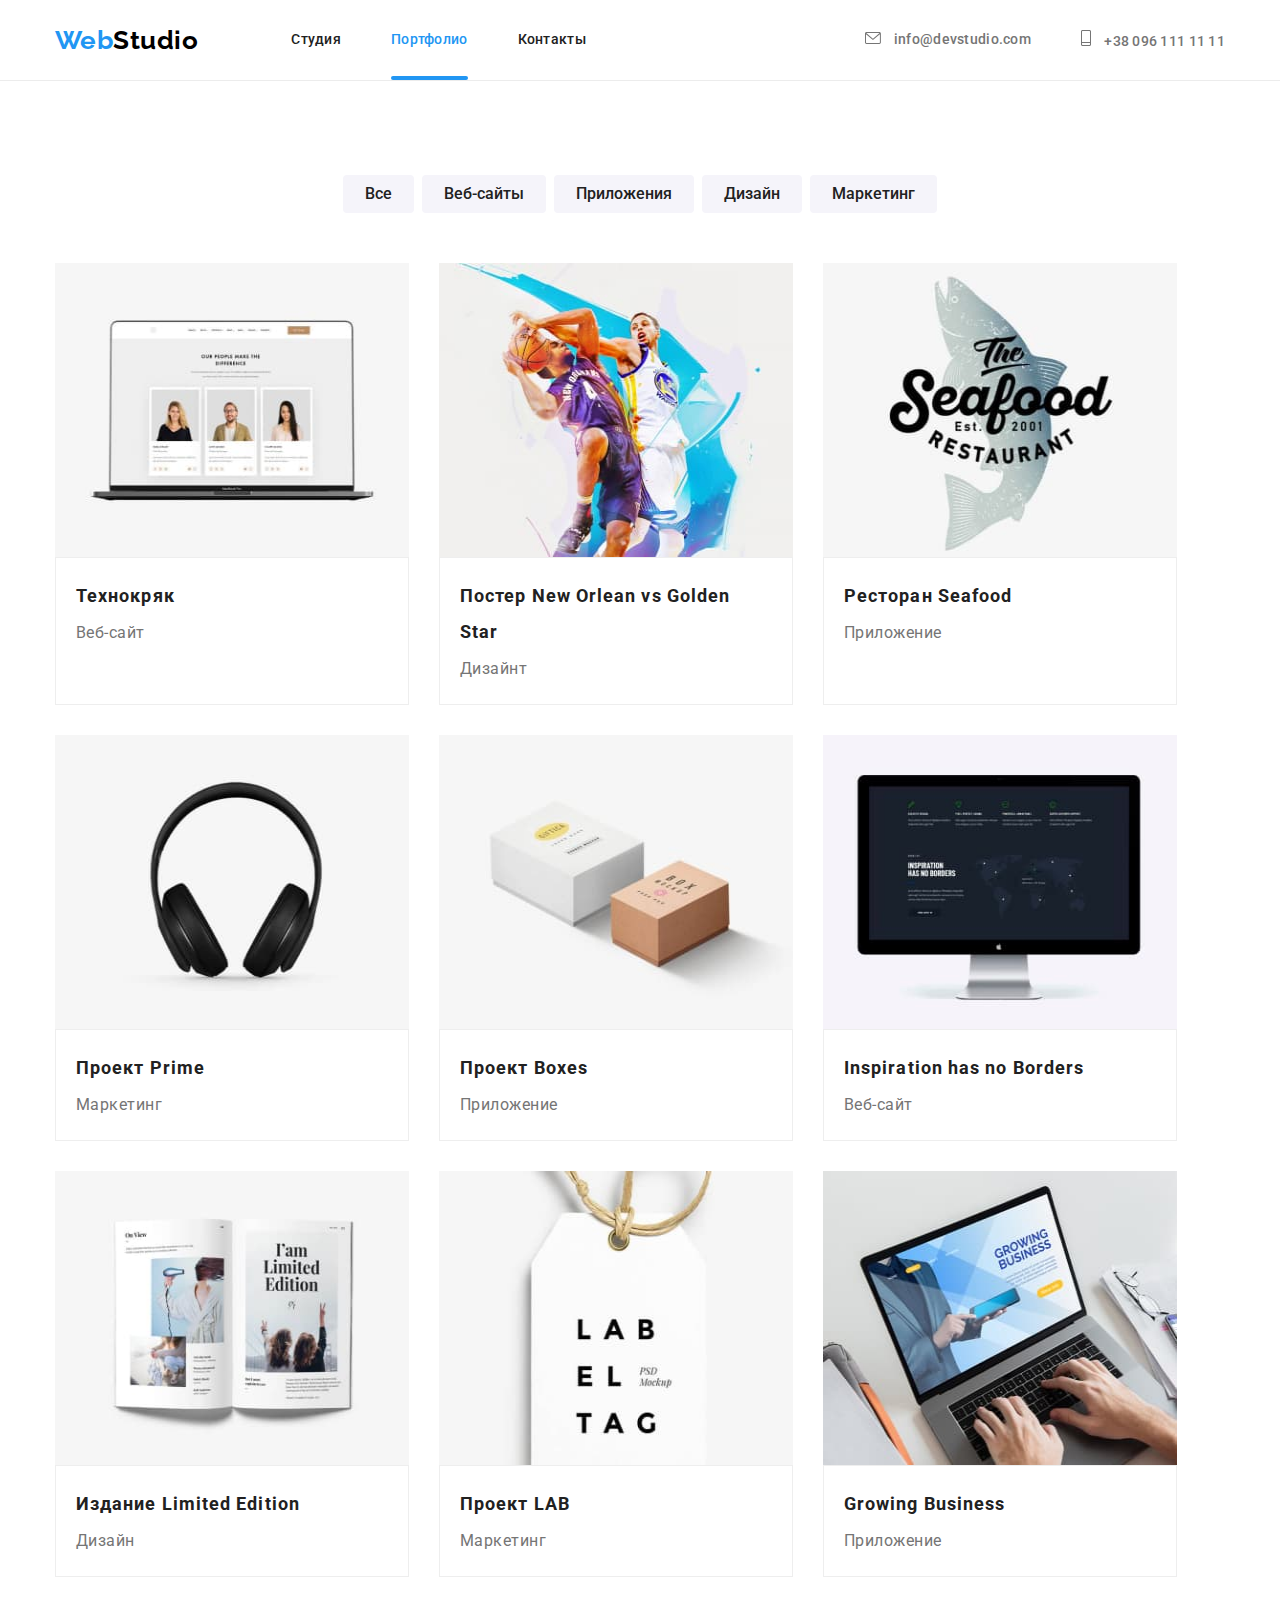
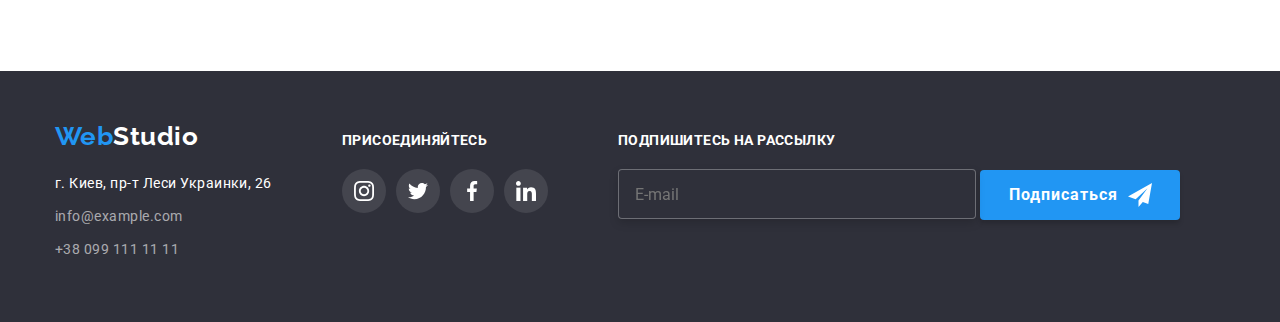
==== commit 3faebc27: "first part" ====
--- a/portfolio.html
+++ b/portfolio.html
@@ -28,6 +28,48 @@
             <li class="nav__item"><a class="nav__link current" href="">Портфолио</a></li>
             <li class="nav__item"><a class="nav__link" href="">Контакты</a></li>
           </ul>
+          <button
+            type="button"
+            class="nav__button"
+            aria-controls="nav__menu"
+            aria-expanded="false"
+            data-menu-button
+          >
+            <svg width="40px" height="40px" aria-label="Переключатель мобильного меню">
+              <use class="nav__button-menu" href="./images/symbol-defs.svg#icon-mobile-menu"></use>
+              <use
+                class="nav__button-cross"
+                href="./images/symbol-defs.svg#icon-mobile-cross"
+              ></use>
+            </svg>
+          </button>
+          <div class="nav__menu" id="nav__menu" data-menu>
+            <div class="nav__menu-box">
+              <ul class="nav__menu-list">
+                <li class="nav__menu-item">
+                  <a class="nav__menu-link" href="./index.html">Студия</a>
+                </li>
+                <li class="nav__menu-item">
+                  <a class="nav__menu-link" href="./portfolio.html">Портфолио</a>
+                </li>
+                <li class="nav__menu-item"><a class="nav__menu-link" href="">Контакты</a></li>
+              </ul>
+              <ul class="nav__auth-list">
+                <li class="nav__auth-item">
+                  <a class="nav__auth-link-blue" href="">+38 096 111 11 11</a>
+                </li>
+                <li class="nav__auth-item">
+                  <a class="nav__auth-link" href="">info@devstudio.com</a>
+                </li>
+              </ul>
+              <ul class="nav__social-list">
+                <li class="nav__social-item"><a class="nav__social-link" href="">Instagram</a></li>
+                <li class="nav__social-item"><a class="nav__social-link" href="">Twitter</a></li>
+                <li class="nav__social-item"><a class="nav__social-link" href="">Facebook</a></li>
+                <li class="nav__social-item"><a class="nav__social-link" href="">LinkedIn</a></li>
+              </ul>
+            </div>
+          </div>
         </nav>
 
         <ul class="auth">
@@ -368,7 +410,7 @@
         </div>
       </div>
     </footer>
-    <script src="./js/mobile-menu.js"></script>
+    <script src="./js/menu.js"></script>
     <script src="./js/modal.js"></script>
   </body>
 </html>
--- a/css/main.min.css
+++ b/css/main.min.css
@@ -1 +1 @@
-:root{--primary-text-color: #212121;--secondary-text-color: #757575;--bg-hover-logo: #2196F3 }.body{--primary-text-color: #212121;font-family:Roboto,sans-serif;letter-spacing:.03em}a{text-decoration:none}ul{list-style:none}h1,h2,h3,p,ul{margin:0;padding:0}.container{width:100%;margin-right:auto;margin-left:auto;padding-right:15px;padding-left:15px}@media screen and (min-width: 480px){.container{width:480px}}@media screen and (min-width: 768px){.container{width:768px}}@media screen and (min-width: 1200px){.container{width:1200px}}.site-heder{border-bottom:1px solid #ececec}.main-heder,.nav-title{display:flex;align-items:center}@media screen and (max-width: 767px){.nav-title{justify-content:space-between;width:100%}}@media screen and (max-width: 767px){.main-heder{position:relative;width:480px}}.logo{margin-right:93px;font-family:"Raleway";font-weight:700;font-size:26px;line-height:1.19;text-decoration:none}@media screen and (max-width: 1199px){.logo{display:block;font-size:24px;line-height:1.17;padding:15px 0}}.logo__web{color:var(--bg-hover-logo)}.logo__studio{color:#000}.nav{display:flex}@media screen and (max-width: 767px){.nav{display:none}}@media screen and (min-width: 768px)and (max-width: 1199px){.nav{align-items:center}}.nav__item:not(:last-child){margin-right:50px}.nav__item{position:relative}.nav__link{display:block;padding-top:32px;padding-bottom:32px;color:var(--primary-text-color);font-weight:500;font-size:14px;line-height:1.14;letter-spacing:.02em;transition:250ms cubic-bezier(0.4, 0, 0.2, 1)}.nav__link:hover,.nav__link:focus{color:var(--bg-hover-logo)}.nav__link.current{color:var(--bg-hover-logo)}.current::after{content:"";position:absolute;bottom:0;left:0;width:100%;height:4px;color:var(--bg-hover-logo);background:var(--bg-hover-logo);border-radius:2px}.nav__button{display:inline-flex;padding:0;margin:o;border:none;background-color:rgba(0,0,0,0);z-index:2}.nav__button .nav__button-cross{display:none}.nav__button.is-open .nav__button-cross{display:block}.nav__button.is-open .nav__button-menu{display:none}@media screen and (min-width: 767px){.nav__button{display:none}}.nav__menu{display:none;position:absolute;top:0;left:0;width:100%;height:796px;padding-left:40px;padding-top:48px;padding-bottom:48px;background:#fff;box-shadow:0px 4px 8px rgba(0,0,0,.04),0px 2px 4px rgba(0,0,0,.08),0px 1px 3px rgba(0,0,0,.16)}.nav__menu.is-open{display:block}.auth{display:flex;margin-left:auto}@media screen and (max-width: 767px){.auth{display:none}}@media screen and (min-width: 768px)and (max-width: 1199px){.auth{height:60px;flex-direction:column;justify-content:center}}.auth .auth__item+.auth__item{margin-left:50px}@media screen and (min-width: 768px)and (max-width: 1199px){.auth .auth__item+.auth__item{margin-left:0}}.auth__link{color:var(--secondary-text-color);font-weight:500;font-size:14px;line-height:1.14;letter-spacing:.02em;transition:250ms cubic-bezier(0.4, 0, 0.2, 1)}.auth__link:hover,.auth__link:focus{color:var(--bg-hover-logo)}.auth__link:hover .auth__icon,.auth__link:focus .auth__icon{fill:var(--bg-hover-logo)}@media screen and (min-width: 768px)and (max-width: 1199px){.auth__link{font-size:12px;line-height:1.17}}.auth__icon{margin-right:10px;fill:var(--secondary-text-color)}.hyro{text-align:center;padding-top:200px;padding-bottom:200px}@media screen and (max-width: 768px){.hyro{padding-top:118px;padding-bottom:118px}}.overlay{margin-right:auto;margin-left:auto;max-width:1600px;height:600px;background-image:linear-gradient(to right, rgba(47, 48, 58, 0.4), rgba(47, 48, 58, 0.4)),url("../images/bcg.jpg");background-repeat:no-repeat;background-position:center}@media screen and (max-width: 768px){.overlay{height:400px;min-width:480px;background-size:cover}}.hyro__text{color:#fff;font-weight:900;font-size:44px;line-height:1.36;letter-spacing:.06em;text-transform:uppercase;width:696px;height:120px;margin-right:auto;margin-left:auto;margin-bottom:30px}@media screen and (max-width: 768px){.hyro__text{width:360px;height:84px;font-size:26px;line-height:1.62;text-align:center}}.button{background-color:var(--bg-hover-logo);color:#fff;border:none;cursor:pointer;font-weight:700;font-size:16px;line-height:1.88;letter-spacing:.06em;font-family:inherit;width:200px;height:50px;border-radius:4px;margin-left:auto;margin-right:auto}.backdrop{position:fixed;top:0;left:0;width:100%;height:100%;background-color:rgba(0,0,0,.2);opacity:1;transition:opacity 250ms cubic-bezier(0.4, 0, 0.2, 1),visibility 250ms cubic-bezier(0.4, 0, 0.2, 1)}.backdrop.is-hidden{opacity:0;pointer-events:none;visibility:hidden}.backdrop.is-hidden .modal{transform:translate(-50%, -50%) scale(0.7)}.modal{position:absolute;top:50%;left:50%;transform:translate(-50%, -50%) scale(1);transition:transform 250ms cubic-bezier(0.4, 0, 0.2, 1),opacity 250ms cubic-bezier(0.4, 0, 0.2, 1);width:528px;height:581px;padding:40px;background-color:#fff;box-shadow:0px 1px 3px rgba(0,0,0,.12),0px 1px 1px rgba(0,0,0,.14),0px 2px 1px rgba(0,0,0,.2);border-radius:4px}@media screen and (max-width: 1199px){.modal{width:450px;height:609px}}.modal__btn{position:absolute;top:8px;right:8px;display:flex;justify-content:center;align-items:center;width:30px;height:30px;border-radius:50%;border-color:rgba(0,0,0,.1);background-color:#fff}.modal__btn:hover,.modal__btn:focus{fill:var(--bg-hover-logo)}.form-title{font-weight:700;font-size:20px;line-height:1.15;text-align:center;letter-spacing:.03em;color:var(--primary-text-color);margin-bottom:12px}@media screen and (max-width: 1199px){.form-title{line-height:1.5}}.form__modal{position:relative}.form__name{display:inline-flex;flex-direction:column;width:100%;font-weight:400;font-size:12px;line-height:1.17;letter-spacing:.01em;color:var(--secondary-text-color)}.form__item{position:relative;width:100%;margin-top:4px;margin-bottom:10px}.form__input{display:block;width:100%;height:40px;padding-left:35px;padding-right:35px;border:1px solid rgba(33,33,33,.2);border-radius:4px;transition:250ms cubic-bezier(0.4, 0, 0.2, 1)}.form__input:hover,.form__input:focus{border-color:var(--bg-hover-logo)}.form__input:hover+.form-icon{fill:var(--bg-hover-logo)}.form__input:focus+.form-icon{fill:var(--bg-hover-logo)}.form-icon{position:absolute;display:block;top:50%;left:25px;transform:translate(-50%, -50%);height:18px}.form__area{display:block;padding:12px 16px;height:120px;resize:none;margin-bottom:20px}.form__area::placeholder{font-weight:400;font-size:12px;line-height:1.17;letter-spacing:.01em;color:rgba(117,117,117,.5)}.form__checkbox{margin-bottom:30px}.checkbox__label{display:flex;justify-content:center;align-items:center}.checkbox__text{position:relative;font-weight:400;font-size:14px;line-height:1.71;letter-spacing:.03em;color:var(--secondary-text-color)}@media screen and (max-width: 1199px){.checkbox__text{line-height:1.17;font-size:12px}}.checkbox__before{display:inline-flex;width:16px;height:15px;border:2px solid #000;border-radius:2px;box-shadow:0px 4px 4px rgba(0,0,0,.25);background-color:rgba(0,0,0,0);margin-right:8px;justify-content:center;align-items:center}.checkbox__before svg{fill:#fff;opacity:0}.checkbox__input{position:absolute;width:1px;height:1px;margin:-1px;border:0;padding:0;white-space:nowrap;clip-path:inset(100%);clip:rect(0 0 0 0);overflow:hidden;transition:250ms cubic-bezier(0.4, 0, 0.2, 1)}.checkbox__input:checked+.checkbox__before{background-color:var(--bg-hover-logo);border-color:var(--bg-hover-logo)}.checkbox__input:checked+.checkbox__before svg{opacity:1}.checkbox__link{font-weight:400;font-size:14px;line-height:1.71;letter-spacing:.03em;color:var(--bg-hover-logo);text-decoration:underline}@media screen and (max-width: 1199px){.checkbox__link{line-height:1.17;font-size:12px}}.button--form{display:block;box-shadow:0px 4px 4px rgba(0,0,0,.15);margin-bottom:40px;margin-left:auto;margin-right:auto}.section{padding-top:94px;padding-bottom:94px}@media screen and (max-width: 767px){.section{padding-top:60px;padding-bottom:60px}}.visually-hidden{position:absolute;width:1px;height:1px;margin:-1px;border:0;padding:0;white-space:nowrap;clip-path:inset(100%);clip:rect(0 0 0 0);overflow:hidden}.benefits__list{display:flex}@media screen and (max-width: 767px){.benefits__list{display:block;width:480px}}@media screen and (min-width: 768px)and (max-width: 1199px){.benefits__list{flex-wrap:wrap}}.benefit__item{margin-right:30px}@media screen and (max-width: 767px){.benefit__item{margin-right:0}.benefit__item:not(:last-child){margin-bottom:30px}}@media screen and (min-width: 768px)and (max-width: 1199px){.benefit__item{width:calc((100% - 60px)/2)}.benefit__item:nth-child(2n){margin-right:0}.benefit__item:nth-child(-n+2){margin-bottom:57px}}.benefit__item:last-child{margin-right:0px}.benefit__blok{display:flex;background:#f5f4fa;border-radius:4px;justify-content:center;align-items:center;margin-bottom:30px;height:120px}.benefit__icon{width:65px;height:70px}.benefit__subtitle{color:var(--primary-text-color);font-weight:700;font-size:14px;line-height:1.14;text-transform:uppercase;margin-bottom:10px}@media screen and (max-width: 767px){.benefit__subtitle{text-align:center}}.benefit__text{color:var(--secondary-text-color);width:270px;font-weight:400;font-size:14px;line-height:1.71}@media screen and (max-width: 1199px){.benefit__text{display:inline}}.work__section{padding-bottom:94px}@media screen and (max-width: 1199px){.work__section{display:none}}.work__title{color:var(--primary-text-color);font-weight:700;font-size:36px;line-height:1.17;text-align:center;margin-bottom:50px}.work__list{display:flex}.work__item{position:relative;margin-right:30px}.work__item:last-child{margin-right:0px}.work__image{display:block}.work__position{position:absolute;width:100%;height:70px;bottom:0;padding-top:27px;padding-bottom:27px;font-style:normal;font-weight:700;font-size:14px;line-height:16px;text-align:center;text-transform:uppercase;color:#fff;background-image:linear-gradient(to right, rgba(47, 48, 58, 0.8), rgba(47, 48, 58, 0.8))}@media screen and (max-width: 1199px){.section{padding-top:60px;padding-bottom:60px}}@media screen and (max-width: 767px){.section{min-width:480px}}.backcolor{background-color:#f5f4fa}.team__title{color:var(--primary-text-color);font-weight:700;font-size:36px;line-height:1.17;text-align:center;margin-bottom:50px}@media screen and (max-width: 1199px){.team__title{font-size:28px;line-height:1.18;margin-bottom:30px}}.team__list{display:flex}@media screen and (max-width: 767px){.team__list{display:block}}@media screen and (min-width: 768px)and (max-width: 1199px){.team__list{display:flex;flex-wrap:wrap}}.team__item{width:277.5px;margin-right:30px;background-color:#fff;box-shadow:0px 1px 3px rgba(0,0,0,.12),0px 1px 1px rgba(0,0,0,.14),0px 2px 1px rgba(0,0,0,.2);border-radius:0px 0px 4px 4px}@media screen and (max-width: 767px){.team__item{width:100%;margin-right:0}.team__item:not(:last-child){margin-bottom:30px}}@media screen and (min-width: 768px)and (max-width: 1199px){.team__item{width:calc((100% - 60px)/2)}.team__item:nth-child(2n){margin-right:0}.team__item:nth-child(-n+2){margin-bottom:30px}}.team__item:last-child{margin-right:0}.team__image{width:100%}.team__description{padding-top:30px}.team-subtitle{font-weight:500;font-size:16px;line-height:1.19;text-align:center;margin-bottom:10px}.team__text{color:var(--secondary-text-color);font-weight:400;font-size:16px;line-height:1.19;text-align:center;margin-bottom:16px}.social{padding-left:32px;padding-right:32px;padding-bottom:30px}.social__list{display:flex;justify-content:center;align-items:center}.social__item:not(:last-child){margin-right:10px}.social__link{display:flex;width:44px;height:44px;align-items:center;justify-content:center;border-radius:50px;fill:#afb1b8;transition:250ms cubic-bezier(0.4, 0, 0.2, 1)}.social__link:hover,.social__link:focus{background-color:var(--bg-hover-logo);border-radius:50px;fill:#fff}.social__link:hover .social__icons,.social__link:focus .social__icons{fill:#fff;transition:250ms cubic-bezier(0.4, 0, 0.2, 1)}@media screen and (max-width: 1199px){.section{padding-top:60px;padding-bottom:60px}}.clients__title{color:var(--primary-text-color);font-weight:700;font-size:36px;line-height:1.17;text-align:center;margin-bottom:50px}@media screen and (max-width: 1199px){.clients__title{font-size:28px;line-height:1.18;margin-bottom:30px}}.clients__list{display:flex;justify-content:center;align-items:center}@media screen and (max-width: 1199px){.clients__list{flex-wrap:wrap}}@media screen and (max-width: 767px){.clients__item{width:calc((100% - 30px)/2);margin-right:30px}.clients__item:nth-child(2n){margin-right:0}.clients__item:nth-child(-n+4){margin-bottom:30px}}@media screen and (min-width: 768px)and (max-width: 1199px){.clients__item{width:calc((100% - 60px)/3);margin-right:30px}.clients__item:nth-child(3n){margin-right:0}.clients__item:nth-child(-n+3){margin-bottom:30px}}@media screen and (min-width: 1200px){.clients__item:not(:last-child){margin-right:30px}}.clients__link{display:flex;border:1px solid #afb1b8;justify-content:center;align-items:center;border-radius:4px;width:170px;height:92px;transition:250ms cubic-bezier(0.4, 0, 0.2, 1)}.clients__link:hover,.clients__link:focus{color:var(--bg-hover-logo);border-color:var(--bg-hover-logo)}.clients__link:hover .clients__icons,.clients__link:focus .clients__icons{fill:var(--bg-hover-logo)}@media screen and (max-width: 1199px){.clients__link{display:inline-flex;width:100%}}.clients__icons{fill:#afb1b8;transition:250ms cubic-bezier(0.4, 0, 0.2, 1)}.clients__icons:hover,.clients__icons:focus{fill:var(--bg-hover-logo);transition:250ms cubic-bezier(0.4, 0, 0.2, 1)}.site__footer{background-color:#2f303a;padding-top:50px;padding-bottom:60px}@media screen and (max-width: 767px){.site__footer{min-width:480px}}.footer{display:flex;align-items:baseline}@media screen and (max-width: 767px){.footer{flex-direction:column}}@media screen and (min-width: 768px)and (max-width: 1199px){.footer{flex-wrap:wrap;align-items:baseline;justify-content:space-around}}.footer-auth{margin-right:70px}@media screen and (max-width: 767px){.footer-auth{margin-bottom:60px;margin-left:auto;margin-right:auto}}.logo--footer{display:block;margin-right:auto;margin-bottom:20px}@media screen and (max-width: 1199px){.logo--footer{font-size:24px;line-height:1.17;text-align:center}}.logo__studio--white{color:#fff}.address{font-family:Roboto,sans-serif}.address__item:not(:last-child){margin-bottom:9px}.address__link{display:block;font-weight:400;font-size:14px;line-height:1.71;font-style:normal}@media screen and (max-width: 1199px){.address__link{text-align:center}}.link--maps{color:#fff}.link--contacts{color:rgba(255,255,255,.6);transition:250ms cubic-bezier(0.4, 0, 0.2, 1)}.link--contacts:hover,.link--contacts:focus{color:var(--bg-hover-logo)}.footer__net{margin-right:93px;margin-right:70px}@media screen and (max-width: 767px){.footer__net{margin-bottom:60px;margin-left:auto;margin-right:auto}}.footer__subtitle{color:#fff;font-style:normal;font-weight:700;font-size:14px;line-height:1.14;letter-spacing:.03em;text-transform:uppercase;margin-bottom:20px}@media screen and (max-width: 1199px){.footer__subtitle{text-align:center}}.footer__link{background:rgba(255,255,255,.1)}.footer__icons{fill:#fff}@media screen and (max-width: 767px){.footer__letter{margin-left:auto;margin-right:auto}}@media screen and (min-width: 768px)and (max-width: 1199px){.footer__letter{margin-top:60px}}@media screen and (max-width: 767px){.footer__form{display:flex;flex-direction:column}}@media screen and (min-width: 768px)and (max-width: 1199px){.footer__form{display:flex;flex-direction:column}}.footer__input{width:358px;height:50px;background-color:#2f303a;border:1px solid rgba(255,255,255,.3);filter:drop-shadow(0px 4px 4px rgba(0, 0, 0, 0.15));border-radius:4px;padding-left:16px;color:#fff;font-weight:400;font-size:16px;line-height:1.25}@media screen and (max-width: 767px){.footer__input{width:450px;margin-bottom:20px}}@media screen and (min-width: 768px)and (max-width: 1199px){.footer__input{width:450px;margin-bottom:20px}}.button--footer{display:inline-flex;align-items:center;justify-content:center;box-shadow:0px 4px 4px rgba(0,0,0,.15);border:rgba(0,0,0,0)}@media screen and (max-width: 767px){.button--footer{margin-left:auto;margin-right:auto}}@media screen and (min-width: 768px)and (max-width: 1199px){.button--footer{width:200px;margin-left:auto;margin-right:auto}}.btn__footer__text{margin-right:10px}.btn__telegram{fill:#fff}.btn__list{display:flex;margin-left:auto;margin-right:auto;justify-content:center;margin-bottom:50px}@media screen and (max-width: 767px){.btn__list{flex-wrap:wrap;margin-bottom:40px;justify-content:flex-start}}.btn__item{margin-right:8px}@media screen and (max-width: 767px){.btn__item:nth-child(-n+3){margin-bottom:15px}}.btn__item:last-child{margin-right:0px}.btn{background-color:#f5f4fa;color:var(--primary-text-color);border:none;cursor:pointer;font-weight:500;font-size:16px;line-height:1.63;text-align:center;font-family:inherit;border-radius:4px;padding:6px 22px;transition:250ms cubic-bezier(0.4, 0, 0.2, 1)}.btn:hover,.btn:focus{background-color:var(--bg-hover-logo);color:#fff;box-shadow:0px 3px 1px rgba(0,0,0,.1),0px 1px 2px rgba(0,0,0,.08),0px 2px 2px rgba(0,0,0,.12);border-radius:4px}.portfolio__list{display:flex;margin-right:auto;margin-left:auto;flex-wrap:wrap}.portfolio__item{width:370px;margin-right:30px;margin-bottom:30px;transition:250ms cubic-bezier(0.4, 0, 0.2, 1)}.portfolio__item:hover{box-shadow:0px 1px 1px rgba(0,0,0,.12),0px 4px 4px rgba(0,0,0,.06),1px 4px 6px rgba(0,0,0,.16)}@media screen and (max-width: 767px){.portfolio__item{width:450px;margin-right:auto;margin-left:auto}}@media screen and (min-width: 768px){.portfolio__item{width:354px}}.portfolio__item:nth-child(3n){margin-right:0px}@media screen and (min-width: 768px){.portfolio__item:nth-child(2n){margin-right:0px}}@media screen and (min-width: 768px){.portfolio__item:nth-child(2n+1){margin-right:30px}}.portfolio__item:nth-last-child(-n+3){margin-bottom:0px}.portfolio__relative{position:relative;overflow:hidden}@media screen and (max-width: 1199px){.portfolio__image{width:100%}}@media screen and (min-width: 768px){.portfolio__image{width:354px}}.portfolio__overlay{position:absolute;top:0;width:100%;height:100%;background-color:rgba(33,150,243,.9);color:#fff;transform:translateY(100%);transition:transform 250ms cubic-bezier(0.4, 0, 0.2, 1),opacity 250ms cubic-bezier(0.4, 0, 0.2, 1)}.portfolio__link{display:flex;flex-direction:column}.portfolio__link:hover .portfolio__overlay,.portfolio__link:focus .portfolio__overlay{transform:translateY(0);opacity:1}.overlay__image{padding:63px 24px;color:#fff;font-style:normal;font-weight:400;font-size:18px;line-height:1.56}.portfolio__image{display:block}.portfolio__description{padding:20px;border:1px solid #eee}.portfolio__title{color:var(--primary-text-color);font-weight:700;font-size:18px;line-height:2;letter-spacing:.06em}.portfolio__text{margin-top:4px;color:var(--secondary-text-color);font-weight:400;font-size:16px;line-height:1.88}/*# sourceMappingURL=main.min.css.map */+:root{--primary-text-color: #212121;--secondary-text-color: #757575;--bg-hover-logo: #2196F3 }.body{--primary-text-color: #212121;font-family:Roboto,sans-serif;letter-spacing:.03em}a{text-decoration:none}ul{list-style:none}h1,h2,h3,p,ul{margin:0;padding:0}.container{width:100%;margin-right:auto;margin-left:auto;padding-right:15px;padding-left:15px}@media screen and (min-width: 480px){.container{width:480px}}@media screen and (min-width: 768px){.container{width:768px}}@media screen and (min-width: 1200px){.container{width:1200px}}.site-heder{border-bottom:1px solid #ececec}.main-heder,.nav-title{display:flex;align-items:center}@media screen and (max-width: 767px){.nav-title{justify-content:space-between;width:100%}}@media screen and (max-width: 767px){.main-heder{position:relative;width:480px}}.logo{margin-right:93px;font-family:"Raleway";font-weight:700;font-size:26px;line-height:1.19;text-decoration:none}@media screen and (max-width: 1199px){.logo{display:block;font-size:24px;line-height:1.17;padding:15px 0}}.logo__web{color:var(--bg-hover-logo)}.logo__studio{color:#000}.nav{display:flex}@media screen and (max-width: 767px){.nav{display:none}}@media screen and (min-width: 768px)and (max-width: 1199px){.nav{align-items:center}}.nav__item:not(:last-child){margin-right:50px}.nav__item{position:relative}.nav__link{display:block;padding-top:32px;padding-bottom:32px;color:var(--primary-text-color);font-weight:500;font-size:14px;line-height:1.14;letter-spacing:.02em;transition:250ms cubic-bezier(0.4, 0, 0.2, 1)}.nav__link:hover,.nav__link:focus{color:var(--bg-hover-logo)}.nav__link.current{color:var(--bg-hover-logo)}.current::after{content:"";position:absolute;bottom:0;left:0;width:100%;height:4px;color:var(--bg-hover-logo);background:var(--bg-hover-logo);border-radius:2px}.nav__button{display:inline-flex;padding:0;margin:o;border:none;background-color:rgba(0,0,0,0);z-index:2}.nav__button .nav__button-cross{display:none}.nav__button.is-open .nav__button-cross{display:block}.nav__button.is-open .nav__button-menu{display:none}@media screen and (min-width: 767px){.nav__button{display:none}}.nav__menu{display:none;position:fixed;top:0;left:0;width:100%;height:100vh;background:#fff;box-shadow:0px 4px 8px rgba(0,0,0,.04),0px 2px 4px rgba(0,0,0,.08),0px 1px 3px rgba(0,0,0,.16);z-index:1}.nav__menu.is-open{display:block}.nav__menu-box{display:flex;flex-direction:column;height:100vh;padding-left:40px;padding-top:48px;padding-bottom:48px}.nav__menu-list{margin-bottom:auto}.nav__menu-link{font-weight:500;font-size:40px;line-height:1.18;letter-spacing:.02em;color:#212121}.nav__menu-link:focus{color:#2196f3}.nav__menu-item:not(:last-child){margin-bottom:32px}.nav__auth-list{margin-bottom:64px}.nav__auth-link{display:block;font-weight:500;font-size:24px;line-height:1.17;letter-spacing:.02em;width:100%;color:#757575}.nav__auth-item:not(:last-child){margin-bottom:32px}.nav__auth-link-blue{display:block;font-weight:500;font-size:34px;line-height:1.18;letter-spacing:.02em;width:100%;color:#2196f3}.nav__social-list{display:flex}.nav__social-item:nth-child(-n+3){border-right:1px solid rgba(33,33,33,.2)}.nav__social-link{display:block;padding-left:10px;padding-right:10px;font-weight:500;font-size:18px;line-height:1.22;letter-spacing:.02em;color:#2196f3}.auth{display:flex;margin-left:auto}@media screen and (max-width: 767px){.auth{display:none}}@media screen and (min-width: 768px)and (max-width: 1199px){.auth{flex-direction:column;justify-content:center}}.auth .auth__item+.auth__item{margin-left:50px}@media screen and (min-width: 768px)and (max-width: 1199px){.auth .auth__item+.auth__item{margin-left:0}}.auth__link{color:var(--secondary-text-color);font-weight:500;font-size:14px;line-height:1.14;letter-spacing:.02em;transition:250ms cubic-bezier(0.4, 0, 0.2, 1)}.auth__link:hover,.auth__link:focus{color:var(--bg-hover-logo)}.auth__link:hover .auth__icon,.auth__link:focus .auth__icon{fill:var(--bg-hover-logo)}@media screen and (min-width: 768px)and (max-width: 1199px){.auth__link{font-size:12px;line-height:1.17}}.auth__icon{margin-right:10px;fill:var(--secondary-text-color)}.hyro{text-align:center;padding-top:200px;padding-bottom:200px}@media screen and (max-width: 768px){.hyro{padding-top:118px;padding-bottom:118px}}.overlay{margin-right:auto;margin-left:auto;max-width:1600px;height:600px;background-image:linear-gradient(to right, rgba(47, 48, 58, 0.4), rgba(47, 48, 58, 0.4)),url("../images/bcg.jpg");background-repeat:no-repeat;background-position:center}@media screen and (max-width: 768px){.overlay{height:400px;min-width:480px;background-size:cover}}.hyro__text{color:#fff;font-weight:900;font-size:44px;line-height:1.36;letter-spacing:.06em;text-transform:uppercase;width:696px;height:120px;margin-right:auto;margin-left:auto;margin-bottom:30px}@media screen and (max-width: 768px){.hyro__text{width:360px;height:84px;font-size:26px;line-height:1.62;text-align:center}}.button{background-color:var(--bg-hover-logo);color:#fff;border:none;cursor:pointer;font-weight:700;font-size:16px;line-height:1.88;letter-spacing:.06em;font-family:inherit;width:200px;height:50px;border-radius:4px;margin-left:auto;margin-right:auto}.backdrop{position:fixed;top:0;left:0;width:100%;height:100%;background-color:rgba(0,0,0,.2);opacity:1;transition:opacity 250ms cubic-bezier(0.4, 0, 0.2, 1),visibility 250ms cubic-bezier(0.4, 0, 0.2, 1)}.backdrop.is-hidden{opacity:0;pointer-events:none;visibility:hidden}.backdrop.is-hidden .modal{transform:translate(-50%, -50%) scale(0.7)}.modal{position:absolute;top:50%;left:50%;transform:translate(-50%, -50%) scale(1);transition:transform 250ms cubic-bezier(0.4, 0, 0.2, 1),opacity 250ms cubic-bezier(0.4, 0, 0.2, 1);width:528px;height:581px;padding:40px;background-color:#fff;box-shadow:0px 1px 3px rgba(0,0,0,.12),0px 1px 1px rgba(0,0,0,.14),0px 2px 1px rgba(0,0,0,.2);border-radius:4px}@media screen and (max-width: 1199px){.modal{width:450px;height:609px}}.modal__btn{position:absolute;top:8px;right:8px;display:flex;justify-content:center;align-items:center;width:30px;height:30px;border-radius:50%;border-color:rgba(0,0,0,.1);background-color:#fff}.modal__btn:hover,.modal__btn:focus{fill:var(--bg-hover-logo)}.form-title{font-weight:700;font-size:20px;line-height:1.15;text-align:center;letter-spacing:.03em;color:var(--primary-text-color);margin-bottom:12px}@media screen and (max-width: 1199px){.form-title{line-height:1.5}}.form__modal{position:relative}.form__name{display:inline-flex;flex-direction:column;width:100%;font-weight:400;font-size:12px;line-height:1.17;letter-spacing:.01em;color:var(--secondary-text-color)}.form__item{position:relative;width:100%;margin-top:4px;margin-bottom:10px}.form__input{display:block;width:100%;height:40px;padding-left:35px;padding-right:35px;border:1px solid rgba(33,33,33,.2);border-radius:4px;transition:250ms cubic-bezier(0.4, 0, 0.2, 1)}.form__input:hover,.form__input:focus{border-color:var(--bg-hover-logo)}.form__input:hover+.form-icon{fill:var(--bg-hover-logo)}.form__input:focus+.form-icon{fill:var(--bg-hover-logo)}.form-icon{position:absolute;display:block;top:50%;left:25px;transform:translate(-50%, -50%);height:18px}.form__area{display:block;padding:12px 16px;height:120px;resize:none;margin-bottom:20px}.form__area::placeholder{font-weight:400;font-size:12px;line-height:1.17;letter-spacing:.01em;color:rgba(117,117,117,.5)}.form__checkbox{margin-bottom:30px}.checkbox__label{display:flex;justify-content:center;align-items:center}.checkbox__text{position:relative;font-weight:400;font-size:14px;line-height:1.71;letter-spacing:.03em;color:var(--secondary-text-color)}@media screen and (max-width: 1199px){.checkbox__text{line-height:1.17;font-size:12px}}.checkbox__before{display:inline-flex;width:16px;height:15px;border:2px solid #000;border-radius:2px;box-shadow:0px 4px 4px rgba(0,0,0,.25);background-color:rgba(0,0,0,0);margin-right:8px;justify-content:center;align-items:center}.checkbox__before svg{fill:#fff;opacity:0}.checkbox__input{position:absolute;width:1px;height:1px;margin:-1px;border:0;padding:0;white-space:nowrap;clip-path:inset(100%);clip:rect(0 0 0 0);overflow:hidden;transition:250ms cubic-bezier(0.4, 0, 0.2, 1)}.checkbox__input:checked+.checkbox__before{background-color:var(--bg-hover-logo);border-color:var(--bg-hover-logo)}.checkbox__input:checked+.checkbox__before svg{opacity:1}.checkbox__link{font-weight:400;font-size:14px;line-height:1.71;letter-spacing:.03em;color:var(--bg-hover-logo);text-decoration:underline}@media screen and (max-width: 1199px){.checkbox__link{line-height:1.17;font-size:12px}}.button--form{display:block;box-shadow:0px 4px 4px rgba(0,0,0,.15);margin-bottom:40px;margin-left:auto;margin-right:auto}.section{padding-top:94px;padding-bottom:94px}@media screen and (max-width: 767px){.section{padding-top:60px;padding-bottom:60px}}.visually-hidden{position:absolute;width:1px;height:1px;margin:-1px;border:0;padding:0;white-space:nowrap;clip-path:inset(100%);clip:rect(0 0 0 0);overflow:hidden}.benefits__list{display:flex}@media screen and (max-width: 767px){.benefits__list{display:block;width:480px}}@media screen and (min-width: 768px)and (max-width: 1199px){.benefits__list{flex-wrap:wrap}}.benefit__item{margin-right:30px}@media screen and (max-width: 767px){.benefit__item{margin-right:0}.benefit__item:not(:last-child){margin-bottom:30px}}@media screen and (min-width: 768px)and (max-width: 1199px){.benefit__item{width:calc((100% - 60px)/2)}.benefit__item:nth-child(2n){margin-right:0}.benefit__item:nth-child(-n+2){margin-bottom:57px}}.benefit__item:last-child{margin-right:0px}.benefit__blok{display:flex;background:#f5f4fa;border-radius:4px;justify-content:center;align-items:center;margin-bottom:30px;height:120px}.benefit__icon{width:65px;height:70px}.benefit__subtitle{color:var(--primary-text-color);font-weight:700;font-size:14px;line-height:1.14;text-transform:uppercase;margin-bottom:10px}@media screen and (max-width: 767px){.benefit__subtitle{text-align:center}}.benefit__text{color:var(--secondary-text-color);width:270px;font-weight:400;font-size:14px;line-height:1.71}@media screen and (max-width: 1199px){.benefit__text{display:inline}}.work__section{padding-bottom:94px}@media screen and (max-width: 1199px){.work__section{display:none}}.work__title{color:var(--primary-text-color);font-weight:700;font-size:36px;line-height:1.17;text-align:center;margin-bottom:50px}.work__list{display:flex}.work__item{position:relative;margin-right:30px}.work__item:last-child{margin-right:0px}.work__image{display:block}.work__position{position:absolute;width:100%;height:70px;bottom:0;padding-top:27px;padding-bottom:27px;font-style:normal;font-weight:700;font-size:14px;line-height:16px;text-align:center;text-transform:uppercase;color:#fff;background-image:linear-gradient(to right, rgba(47, 48, 58, 0.8), rgba(47, 48, 58, 0.8))}@media screen and (max-width: 1199px){.section{padding-top:60px;padding-bottom:60px}}@media screen and (max-width: 767px){.section{min-width:480px}}.backcolor{background-color:#f5f4fa}.team__title{color:var(--primary-text-color);font-weight:700;font-size:36px;line-height:1.17;text-align:center;margin-bottom:50px}@media screen and (max-width: 1199px){.team__title{font-size:28px;line-height:1.18;margin-bottom:30px}}.team__list{display:flex}@media screen and (max-width: 767px){.team__list{display:block}}@media screen and (min-width: 768px)and (max-width: 1199px){.team__list{display:flex;flex-wrap:wrap}}.team__item{width:277.5px;margin-right:30px;background-color:#fff;box-shadow:0px 1px 3px rgba(0,0,0,.12),0px 1px 1px rgba(0,0,0,.14),0px 2px 1px rgba(0,0,0,.2);border-radius:0px 0px 4px 4px}@media screen and (max-width: 767px){.team__item{width:100%;margin-right:0}.team__item:not(:last-child){margin-bottom:30px}}@media screen and (min-width: 768px)and (max-width: 1199px){.team__item{width:calc((100% - 60px)/2)}.team__item:nth-child(2n){margin-right:0}.team__item:nth-child(-n+2){margin-bottom:30px}}.team__item:last-child{margin-right:0}.team__image{width:100%}.team__description{padding-top:30px}.team-subtitle{font-weight:500;font-size:16px;line-height:1.19;text-align:center;margin-bottom:10px}.team__text{color:var(--secondary-text-color);font-weight:400;font-size:16px;line-height:1.19;text-align:center;margin-bottom:16px}.social{padding-left:32px;padding-right:32px;padding-bottom:30px}.social__list{display:flex;justify-content:center;align-items:center}.social__item:not(:last-child){margin-right:10px}.social__link{display:flex;width:44px;height:44px;align-items:center;justify-content:center;border-radius:50px;fill:#afb1b8;transition:250ms cubic-bezier(0.4, 0, 0.2, 1)}.social__link:hover,.social__link:focus{background-color:var(--bg-hover-logo);border-radius:50px;fill:#fff}.social__link:hover .social__icons,.social__link:focus .social__icons{fill:#fff;transition:250ms cubic-bezier(0.4, 0, 0.2, 1)}@media screen and (max-width: 1199px){.section{padding-top:60px;padding-bottom:60px}}.clients__title{color:var(--primary-text-color);font-weight:700;font-size:36px;line-height:1.17;text-align:center;margin-bottom:50px}@media screen and (max-width: 1199px){.clients__title{font-size:28px;line-height:1.18;margin-bottom:30px}}.clients__list{display:flex;justify-content:center;align-items:center}@media screen and (max-width: 1199px){.clients__list{flex-wrap:wrap}}@media screen and (max-width: 767px){.clients__item{width:calc((100% - 30px)/2);margin-right:30px}.clients__item:nth-child(2n){margin-right:0}.clients__item:nth-child(-n+4){margin-bottom:30px}}@media screen and (min-width: 768px)and (max-width: 1199px){.clients__item{width:calc((100% - 60px)/3);margin-right:30px}.clients__item:nth-child(3n){margin-right:0}.clients__item:nth-child(-n+3){margin-bottom:30px}}@media screen and (min-width: 1200px){.clients__item:not(:last-child){margin-right:30px}}.clients__link{display:flex;border:1px solid #afb1b8;justify-content:center;align-items:center;border-radius:4px;width:170px;height:92px;transition:250ms cubic-bezier(0.4, 0, 0.2, 1)}.clients__link:hover,.clients__link:focus{color:var(--bg-hover-logo);border-color:var(--bg-hover-logo)}.clients__link:hover .clients__icons,.clients__link:focus .clients__icons{fill:var(--bg-hover-logo)}@media screen and (max-width: 1199px){.clients__link{display:inline-flex;width:100%}}.clients__icons{fill:#afb1b8;transition:250ms cubic-bezier(0.4, 0, 0.2, 1)}.clients__icons:hover,.clients__icons:focus{fill:var(--bg-hover-logo);transition:250ms cubic-bezier(0.4, 0, 0.2, 1)}.site__footer{background-color:#2f303a;padding-top:50px;padding-bottom:60px}@media screen and (max-width: 767px){.site__footer{min-width:480px}}.footer{display:flex;align-items:baseline}@media screen and (max-width: 767px){.footer{flex-direction:column}}@media screen and (min-width: 768px)and (max-width: 1199px){.footer{flex-wrap:wrap;align-items:baseline;justify-content:space-around}}.footer-auth{margin-right:70px}@media screen and (max-width: 767px){.footer-auth{margin-bottom:60px;margin-left:auto;margin-right:auto}}.logo--footer{display:block;margin-right:auto;margin-bottom:20px}@media screen and (max-width: 1199px){.logo--footer{font-size:24px;line-height:1.17;text-align:center}}.logo__studio--white{color:#fff}.address{font-family:Roboto,sans-serif}.address__item:not(:last-child){margin-bottom:9px}.address__link{display:block;font-weight:400;font-size:14px;line-height:1.71;font-style:normal}@media screen and (max-width: 1199px){.address__link{text-align:center}}.link--maps{color:#fff}.link--contacts{color:rgba(255,255,255,.6);transition:250ms cubic-bezier(0.4, 0, 0.2, 1)}.link--contacts:hover,.link--contacts:focus{color:var(--bg-hover-logo)}.footer__net{margin-right:93px;margin-right:70px}@media screen and (max-width: 767px){.footer__net{margin-bottom:60px;margin-left:auto;margin-right:auto}}.footer__subtitle{color:#fff;font-style:normal;font-weight:700;font-size:14px;line-height:1.14;letter-spacing:.03em;text-transform:uppercase;margin-bottom:20px}@media screen and (max-width: 1199px){.footer__subtitle{text-align:center}}.footer__link{background:rgba(255,255,255,.1)}.footer__icons{fill:#fff}@media screen and (max-width: 767px){.footer__letter{margin-left:auto;margin-right:auto}}@media screen and (min-width: 768px)and (max-width: 1199px){.footer__letter{margin-top:60px}}@media screen and (max-width: 767px){.footer__form{display:flex;flex-direction:column}}@media screen and (min-width: 768px)and (max-width: 1199px){.footer__form{display:flex;flex-direction:column}}.footer__input{width:358px;height:50px;background-color:#2f303a;border:1px solid rgba(255,255,255,.3);filter:drop-shadow(0px 4px 4px rgba(0, 0, 0, 0.15));border-radius:4px;padding-left:16px;color:#fff;font-weight:400;font-size:16px;line-height:1.25}@media screen and (max-width: 767px){.footer__input{width:450px;margin-bottom:20px}}@media screen and (min-width: 768px)and (max-width: 1199px){.footer__input{width:450px;margin-bottom:20px}}.button--footer{display:inline-flex;align-items:center;justify-content:center;box-shadow:0px 4px 4px rgba(0,0,0,.15);border:rgba(0,0,0,0)}@media screen and (max-width: 767px){.button--footer{margin-left:auto;margin-right:auto}}@media screen and (min-width: 768px)and (max-width: 1199px){.button--footer{width:200px;margin-left:auto;margin-right:auto}}.btn__footer__text{margin-right:10px}.btn__telegram{fill:#fff}.btn__list{display:flex;margin-left:auto;margin-right:auto;justify-content:center;margin-bottom:50px}@media screen and (max-width: 767px){.btn__list{flex-wrap:wrap;margin-bottom:40px;justify-content:flex-start}}.btn__item{margin-right:8px}@media screen and (max-width: 767px){.btn__item:nth-child(-n+3){margin-bottom:15px}}.btn__item:last-child{margin-right:0px}.btn{background-color:#f5f4fa;color:var(--primary-text-color);border:none;cursor:pointer;font-weight:500;font-size:16px;line-height:1.63;text-align:center;font-family:inherit;border-radius:4px;padding:6px 22px;transition:250ms cubic-bezier(0.4, 0, 0.2, 1)}.btn:hover,.btn:focus{background-color:var(--bg-hover-logo);color:#fff;box-shadow:0px 3px 1px rgba(0,0,0,.1),0px 1px 2px rgba(0,0,0,.08),0px 2px 2px rgba(0,0,0,.12);border-radius:4px}.portfolio__list{display:flex;margin-right:auto;margin-left:auto;flex-wrap:wrap}.portfolio__item{width:370px;margin-right:30px;margin-bottom:30px;transition:250ms cubic-bezier(0.4, 0, 0.2, 1)}.portfolio__item:hover{box-shadow:0px 1px 1px rgba(0,0,0,.12),0px 4px 4px rgba(0,0,0,.06),1px 4px 6px rgba(0,0,0,.16)}@media screen and (max-width: 767px){.portfolio__item{width:450px;margin-right:auto;margin-left:auto}}@media screen and (min-width: 768px){.portfolio__item{width:354px}}.portfolio__item:nth-child(3n){margin-right:0px}@media screen and (min-width: 768px)and (max-width: 1199px){.portfolio__item:nth-child(2n){margin-right:0px}}@media screen and (min-width: 768px){.portfolio__item:nth-child(2n+1){margin-right:30px}}.portfolio__item:nth-last-child(-n+3){margin-bottom:0px}.portfolio__relative{position:relative;overflow:hidden}@media screen and (max-width: 1199px){.portfolio__image{width:100%}}@media screen and (min-width: 768px){.portfolio__image{width:354px}}.portfolio__overlay{position:absolute;top:0;width:100%;height:100%;background-color:rgba(33,150,243,.9);color:#fff;transform:translateY(100%);transition:transform 250ms cubic-bezier(0.4, 0, 0.2, 1),opacity 250ms cubic-bezier(0.4, 0, 0.2, 1)}.portfolio__link{display:flex;flex-direction:column;height:100%}.portfolio__link:hover .portfolio__overlay,.portfolio__link:focus .portfolio__overlay{transform:translateY(0);opacity:1}.overlay__image{padding:63px 24px;color:#fff;font-style:normal;font-weight:400;font-size:18px;line-height:1.56}.portfolio__image{display:block}.portfolio__description{padding:20px;border:1px solid #eee;flex-grow:1}.portfolio__title{color:var(--primary-text-color);font-weight:700;font-size:18px;line-height:2;letter-spacing:.06em}.portfolio__text{margin-top:4px;color:var(--secondary-text-color);font-weight:400;font-size:16px;line-height:1.88}/*# sourceMappingURL=main.min.css.map */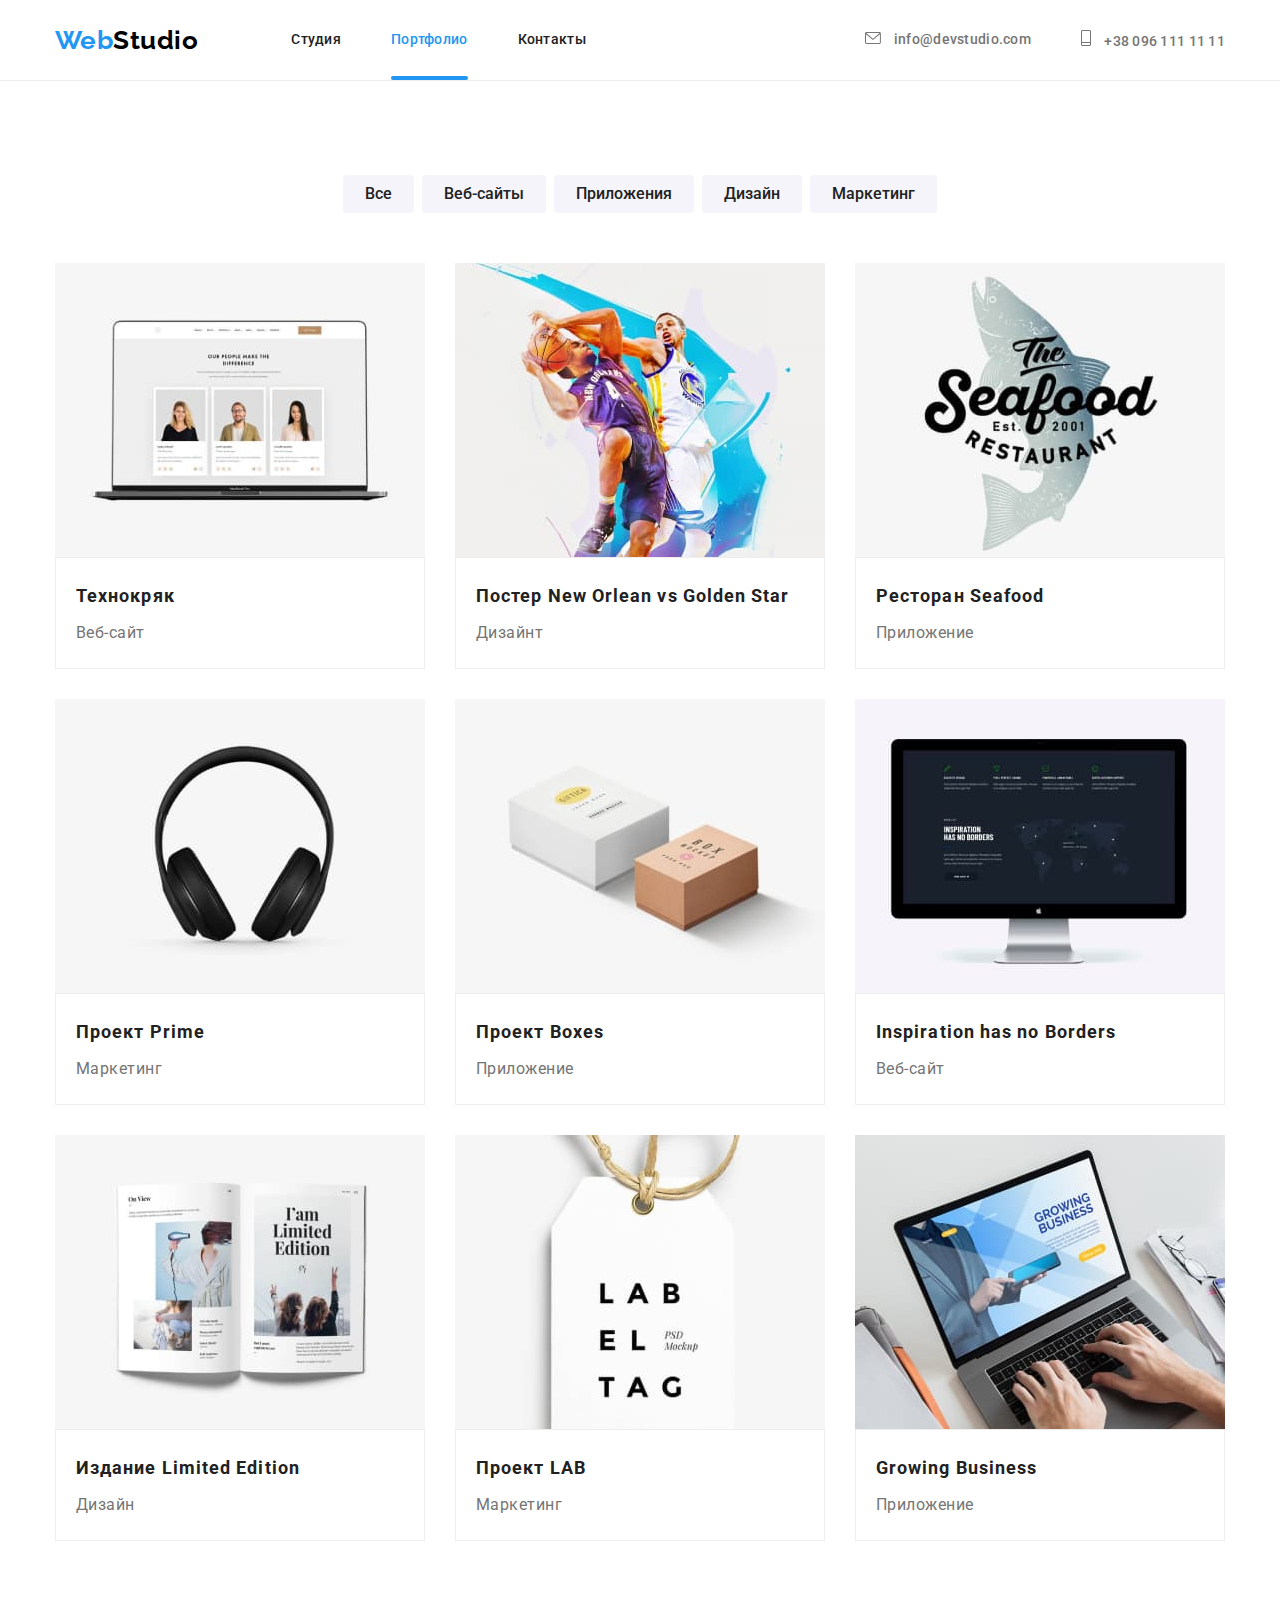
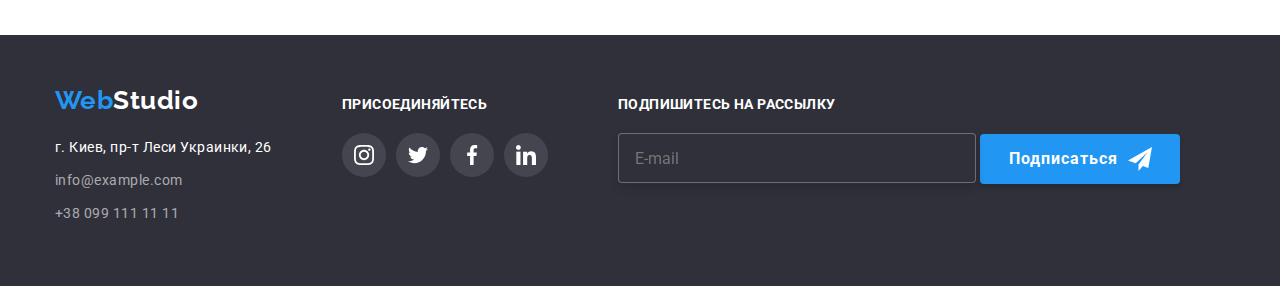
==== commit b44767df: "final fixed" ====
--- a/portfolio.html
+++ b/portfolio.html
@@ -109,13 +109,34 @@
             <li class="portfolio__item">
               <a class="portfolio__link" href="">
                 <div class="portfolio__relative">
-                  <img
-                    class="portfolio__image"
-                    src="./images/macbook.jpg"
-                    alt="people make the difference"
-                    width="370"
-                    height="294"
-                  />
+                  <picture>
+                    <source
+                      srcset="./images/macbook.jpg 1x, ./images/macbook2x.jpg 2x"
+                      media="(min-width: 1200px)"
+                    />
+                    <source
+                      srcset="
+                        ./images/tablet/tablet-macbook.jpg   1x,
+                        ./images/tablet/tablet-macbook2x.jpg 2x
+                      "
+                      media="(min-width: 768px)"
+                    />
+                    <source
+                      srcset="
+                        ./images/mobile/mobile-macbook.jpg   1x,
+                        ./images/mobile/mobile-macbook2x.jpg 2x
+                      "
+                      media="(max-width: 767px)"
+                    />
+                    <img
+                      class="portfolio__image"
+                      src="./images/macbook.jpg"
+                      alt="people make the difference"
+                      width="370"
+                      height="294"
+                    />
+                  </picture>
+
                   <div class="portfolio__overlay">
                     <p class="overlay__image">
                       Ресурс предлагает комплексные предложения с разным уровнем функционала и
@@ -133,13 +154,34 @@
             <li class="portfolio__item">
               <a class="portfolio__link" href="">
                 <div class="portfolio__relative">
-                  <img
-                    class="portfolio__image"
-                    src="./images/basketball.jpg"
-                    alt="dynamic game"
-                    width="370"
-                    height="294"
-                  />
+                  <picture>
+                    <source
+                      srcset="./images/basketball.jpg 1x, ./images/basketball2x.jpg 2x"
+                      media="(min-width: 1200px)"
+                    />
+                    <source
+                      srcset="
+                        ./images/tablet/tablet-basketball.jpg   1x,
+                        ./images/tablet/tablet-basketball2x.jpg 2x
+                      "
+                      media="(min-width: 768px)"
+                    />
+                    <source
+                      srcset="
+                        ./images/mobile/mobile-basketball.jpg   1x,
+                        ./images/mobile/mobile-basketball2x.jpg 2x
+                      "
+                      media="(max-width: 767px)"
+                    />
+                    <img
+                      class="portfolio__image"
+                      src="./images/basketball.jpg"
+                      alt="dynamic game"
+                      width="370"
+                      height="294"
+                    />
+                  </picture>
+
                   <div class="portfolio__overlay">
                     <p class="overlay__image">
                       Ресурс предлагает комплексные предложения с разным уровнем функционала и
@@ -157,13 +199,34 @@
             <li class="portfolio__item">
               <a class="portfolio__link" href="">
                 <div class="portfolio__relative">
-                  <img
-                    class="portfolio__image"
-                    src="./images/restourant.jpg"
-                    alt="restaurant sign"
-                    width="370"
-                    height="294"
-                  />
+                  <picture>
+                    <source
+                      srcset="./images/restourant.jpg 1x, ./images/restourant2x.jpg 2x"
+                      media="(min-width: 1200px)"
+                    />
+                    <source
+                      srcset="
+                        ./images/tablet/tablet-restourant.jpg   1x,
+                        ./images/tablet/tablet-restourant2x.jpg 2x
+                      "
+                      media="(min-width: 768px)"
+                    />
+                    <source
+                      srcset="
+                        ./images/mobile/mobile-restourant.jpg   1x,
+                        ./images/mobile/mobile-restourant2x.jpg 2x
+                      "
+                      media="(max-width: 767px)"
+                    />
+                    <img
+                      class="portfolio__image"
+                      src="./images/restourant.jpg"
+                      alt="restaurant sign"
+                      width="370"
+                      height="294"
+                    />
+                  </picture>
+
                   <div class="portfolio__overlay">
                     <p class="overlay__image">
                       Ресурс предлагает комплексные предложения с разным уровнем функционала и
@@ -181,13 +244,34 @@
             <li class="portfolio__item">
               <a class="portfolio__link" href="">
                 <div class="portfolio__relative">
-                  <img
-                    class="portfolio__image"
-                    src="./images/earphones.jpg"
-                    alt="black earphones"
-                    width="370"
-                    height="294"
-                  />
+                  <picture>
+                    <source
+                      srcset="./images/earphones.jpg 1x, ./images/earphones2x.jpg 2x"
+                      media="(min-width: 1200px)"
+                    />
+                    <source
+                      srcset="
+                        ./images/tablet/tablet-earphones.jpg   1x,
+                        ./images/tablet/tablet-earphones2x.jpg 2x
+                      "
+                      media="(min-width: 768px)"
+                    />
+                    <source
+                      srcset="
+                        ./images/mobile/mobile-earphones.jpg   1x,
+                        ./images/mobile/mobile-earphones2x.jpg 2x
+                      "
+                      media="(max-width: 767px)"
+                    />
+                    <img
+                      class="portfolio__image"
+                      src="./images/earphones.jpg"
+                      alt="black earphones"
+                      width="370"
+                      height="294"
+                    />
+                  </picture>
+
                   <div class="portfolio__overlay">
                     <p class="overlay__image">
                       Ресурс предлагает комплексные предложения с разным уровнем функционала и
@@ -205,13 +289,34 @@
             <li class="portfolio__item">
               <a class="portfolio__link" href="">
                 <div class="portfolio__relative">
-                  <img
-                    class="portfolio__image"
-                    src="./images/boxes.jpg"
-                    alt="two boxes"
-                    width="370"
-                    height="294"
-                  />
+                  <picture>
+                    <source
+                      srcset="./images/boxes.jpg 1x, ./images/boxes2x.jpg 2x"
+                      media="(min-width: 1200px)"
+                    />
+                    <source
+                      srcset="
+                        ./images/tablet/tablet-boxes.jpg   1x,
+                        ./images/tablet/tablet-boxes2x.jpg 2x
+                      "
+                      media="(min-width: 768px)"
+                    />
+                    <source
+                      srcset="
+                        ./images/mobile/mobile-boxes.jpg   1x,
+                        ./images/mobile/mobile-boxes2x.jpg 2x
+                      "
+                      media="(max-width: 767px)"
+                    />
+                    <img
+                      class="portfolio__image"
+                      src="./images/boxes.jpg"
+                      alt="two boxes"
+                      width="370"
+                      height="294"
+                    />
+                  </picture>
+
                   <div class="portfolio__overlay">
                     <p class="overlay__image">
                       Ресурс предлагает комплексные предложения с разным уровнем функционала и
@@ -229,13 +334,34 @@
             <li class="portfolio__item">
               <a class="portfolio__link" href="">
                 <div class="portfolio__relative">
-                  <img
-                    class="portfolio__image"
-                    src="./images/monitor.jpg"
-                    alt="Inspiration"
-                    width="370"
-                    height="294"
-                  />
+                  <picture>
+                    <source
+                      srcset="./images/monitor.jpg 1x, ./images/monitor2x.jpg 2x"
+                      media="(min-width: 1200px)"
+                    />
+                    <source
+                      srcset="
+                        ./images/tablet/tablet-monitor.jpg   1x,
+                        ./images/tablet/tablet-monitor2x.jpg 2x
+                      "
+                      media="(min-width: 768px)"
+                    />
+                    <source
+                      srcset="
+                        ./images/mobile/mobile-monitor.jpg   1x,
+                        ./images/mobile/mobile-monitor2x.jpg 2x
+                      "
+                      media="(max-width: 767px)"
+                    />
+                    <img
+                      class="portfolio__image"
+                      src="./images/monitor.jpg"
+                      alt="Inspiration"
+                      width="370"
+                      height="294"
+                    />
+                  </picture>
+
                   <div class="portfolio__overlay">
                     <p class="overlay__image">
                       Ресурс предлагает комплексные предложения с разным уровнем функционала и
@@ -253,13 +379,34 @@
             <li class="portfolio__item">
               <a class="portfolio__link" href="">
                 <div class="portfolio__relative">
-                  <img
-                    class="portfolio__image"
-                    src="./images/book.jpg"
-                    alt="Limited Edition"
-                    width="370"
-                    height="294"
-                  />
+                  <picture>
+                    <source
+                      srcset="./images/book.jpg 1x, ./images/book2x.jpg 2x"
+                      media="(min-width: 1200px)"
+                    />
+                    <source
+                      srcset="
+                        ./images/tablet/tablet-book.jpg   1x,
+                        ./images/tablet/tablet-book2x.jpg 2x
+                      "
+                      media="(min-width: 768px)"
+                    />
+                    <source
+                      srcset="
+                        ./images/mobile/mobile-book.jpg   1x,
+                        ./images/mobile/mobile-book2x.jpg 2x
+                      "
+                      media="(max-width: 767px)"
+                    />
+                    <img
+                      class="portfolio__image"
+                      src="./images/book.jpg"
+                      alt="Limited Edition"
+                      width="370"
+                      height="294"
+                    />
+                  </picture>
+
                   <div class="portfolio__overlay">
                     <p class="overlay__image">
                       Ресурс предлагает комплексные предложения с разным уровнем функционала и
@@ -277,13 +424,34 @@
             <li class="portfolio__item">
               <a class="portfolio__link" href="">
                 <div class="portfolio__relative">
-                  <img
-                    class="portfolio__image"
-                    src="./images/labeltag.jpg"
-                    alt="label"
-                    width="370"
-                    height="294"
-                  />
+                  <picture>
+                    <source
+                      srcset="./images/labeltag.jpg 1x, ./images/labeltag2x.jpg 2x"
+                      media="(min-width: 1200px)"
+                    />
+                    <source
+                      srcset="
+                        ./images/tablet/tablet-labeltag.jpg   1x,
+                        ./images/tablet/tablet-labeltag2x.jpg 2x
+                      "
+                      media="(min-width: 768px)"
+                    />
+                    <source
+                      srcset="
+                        ./images/mobile/mobile-labeltag.jpg   1x,
+                        ./images/mobile/mobile-labeltag2x.jpg 2x
+                      "
+                      media="(max-width: 767px)"
+                    />
+                    <img
+                      class="portfolio__image"
+                      src="./images/labeltag.jpg"
+                      alt="label"
+                      width="370"
+                      height="294"
+                    />
+                  </picture>
+
                   <div class="portfolio__overlay">
                     <p class="overlay__image">
                       Ресурс предлагает комплексные предложения с разным уровнем функционала и
@@ -301,13 +469,34 @@
             <li class="portfolio__item">
               <a class="portfolio__link" href="">
                 <div class="portfolio__relative">
-                  <img
-                    class="portfolio__image"
-                    src="./images/notebook.jpg"
-                    alt="Growing Business"
-                    width="370"
-                    height="294"
-                  />
+                  <picture>
+                    <source
+                      srcset="./images/notebook.jpg 1x, ./images/notebook2x.jpg 2x"
+                      media="(min-width: 1200px)"
+                    />
+                    <source
+                      srcset="
+                        ./images/tablet/tablet-notebook.jpg   1x,
+                        ./images/tablet/tablet-notebook2x.jpg 2x
+                      "
+                      media="(min-width: 768px)"
+                    />
+                    <source
+                      srcset="
+                        ./images/mobile/mobile-notebook.jpg   1x,
+                        ./images/mobile/mobile-notebook2x.jpg 2x
+                      "
+                      media="(max-width: 767px)"
+                    />
+                    <img
+                      class="portfolio__image"
+                      src="./images/notebook.jpg"
+                      alt="Growing Business"
+                      width="370"
+                      height="294"
+                    />
+                  </picture>
+
                   <div class="portfolio__overlay">
                     <p class="overlay__image">
                       Ресурс предлагает комплексные предложения с разным уровнем функционала и
--- a/css/main.min.css
+++ b/css/main.min.css
@@ -1 +1 @@
-:root{--primary-text-color: #212121;--secondary-text-color: #757575;--bg-hover-logo: #2196F3 }.body{--primary-text-color: #212121;font-family:Roboto,sans-serif;letter-spacing:.03em}a{text-decoration:none}ul{list-style:none}h1,h2,h3,p,ul{margin:0;padding:0}.container{width:100%;margin-right:auto;margin-left:auto;padding-right:15px;padding-left:15px}@media screen and (min-width: 480px){.container{width:480px}}@media screen and (min-width: 768px){.container{width:768px}}@media screen and (min-width: 1200px){.container{width:1200px}}.site-heder{border-bottom:1px solid #ececec}.main-heder,.nav-title{display:flex;align-items:center}@media screen and (max-width: 767px){.nav-title{justify-content:space-between;width:100%}}@media screen and (max-width: 767px){.main-heder{position:relative;width:480px}}.logo{margin-right:93px;font-family:"Raleway";font-weight:700;font-size:26px;line-height:1.19;text-decoration:none}@media screen and (max-width: 1199px){.logo{display:block;font-size:24px;line-height:1.17;padding:15px 0}}.logo__web{color:var(--bg-hover-logo)}.logo__studio{color:#000}.nav{display:flex}@media screen and (max-width: 767px){.nav{display:none}}@media screen and (min-width: 768px)and (max-width: 1199px){.nav{align-items:center}}.nav__item:not(:last-child){margin-right:50px}.nav__item{position:relative}.nav__link{display:block;padding-top:32px;padding-bottom:32px;color:var(--primary-text-color);font-weight:500;font-size:14px;line-height:1.14;letter-spacing:.02em;transition:250ms cubic-bezier(0.4, 0, 0.2, 1)}.nav__link:hover,.nav__link:focus{color:var(--bg-hover-logo)}.nav__link.current{color:var(--bg-hover-logo)}.current::after{content:"";position:absolute;bottom:0;left:0;width:100%;height:4px;color:var(--bg-hover-logo);background:var(--bg-hover-logo);border-radius:2px}.nav__button{display:inline-flex;padding:0;margin:o;border:none;background-color:rgba(0,0,0,0);z-index:2}.nav__button .nav__button-cross{display:none}.nav__button.is-open .nav__button-cross{display:block}.nav__button.is-open .nav__button-menu{display:none}@media screen and (min-width: 767px){.nav__button{display:none}}.nav__menu{display:none;position:fixed;top:0;left:0;width:100%;height:100vh;background:#fff;box-shadow:0px 4px 8px rgba(0,0,0,.04),0px 2px 4px rgba(0,0,0,.08),0px 1px 3px rgba(0,0,0,.16);z-index:1}.nav__menu.is-open{display:block}.nav__menu-box{display:flex;flex-direction:column;height:100vh;padding-left:40px;padding-top:48px;padding-bottom:48px}.nav__menu-list{margin-bottom:auto}.nav__menu-link{font-weight:500;font-size:40px;line-height:1.18;letter-spacing:.02em;color:#212121}.nav__menu-link:focus{color:#2196f3}.nav__menu-item:not(:last-child){margin-bottom:32px}.nav__auth-list{margin-bottom:64px}.nav__auth-link{display:block;font-weight:500;font-size:24px;line-height:1.17;letter-spacing:.02em;width:100%;color:#757575}.nav__auth-item:not(:last-child){margin-bottom:32px}.nav__auth-link-blue{display:block;font-weight:500;font-size:34px;line-height:1.18;letter-spacing:.02em;width:100%;color:#2196f3}.nav__social-list{display:flex}.nav__social-item:nth-child(-n+3){border-right:1px solid rgba(33,33,33,.2)}.nav__social-link{display:block;padding-left:10px;padding-right:10px;font-weight:500;font-size:18px;line-height:1.22;letter-spacing:.02em;color:#2196f3}.auth{display:flex;margin-left:auto}@media screen and (max-width: 767px){.auth{display:none}}@media screen and (min-width: 768px)and (max-width: 1199px){.auth{flex-direction:column;justify-content:center}}.auth .auth__item+.auth__item{margin-left:50px}@media screen and (min-width: 768px)and (max-width: 1199px){.auth .auth__item+.auth__item{margin-left:0}}.auth__link{color:var(--secondary-text-color);font-weight:500;font-size:14px;line-height:1.14;letter-spacing:.02em;transition:250ms cubic-bezier(0.4, 0, 0.2, 1)}.auth__link:hover,.auth__link:focus{color:var(--bg-hover-logo)}.auth__link:hover .auth__icon,.auth__link:focus .auth__icon{fill:var(--bg-hover-logo)}@media screen and (min-width: 768px)and (max-width: 1199px){.auth__link{font-size:12px;line-height:1.17}}.auth__icon{margin-right:10px;fill:var(--secondary-text-color)}.hyro{text-align:center;padding-top:200px;padding-bottom:200px}@media screen and (max-width: 768px){.hyro{padding-top:118px;padding-bottom:118px}}.overlay{margin-right:auto;margin-left:auto;max-width:1600px;height:600px;background-image:linear-gradient(to right, rgba(47, 48, 58, 0.4), rgba(47, 48, 58, 0.4)),url("../images/bcg.jpg");background-repeat:no-repeat;background-position:center}@media screen and (max-width: 768px){.overlay{height:400px;min-width:480px;background-size:cover}}.hyro__text{color:#fff;font-weight:900;font-size:44px;line-height:1.36;letter-spacing:.06em;text-transform:uppercase;width:696px;height:120px;margin-right:auto;margin-left:auto;margin-bottom:30px}@media screen and (max-width: 768px){.hyro__text{width:360px;height:84px;font-size:26px;line-height:1.62;text-align:center}}.button{background-color:var(--bg-hover-logo);color:#fff;border:none;cursor:pointer;font-weight:700;font-size:16px;line-height:1.88;letter-spacing:.06em;font-family:inherit;width:200px;height:50px;border-radius:4px;margin-left:auto;margin-right:auto}.backdrop{position:fixed;top:0;left:0;width:100%;height:100%;background-color:rgba(0,0,0,.2);opacity:1;transition:opacity 250ms cubic-bezier(0.4, 0, 0.2, 1),visibility 250ms cubic-bezier(0.4, 0, 0.2, 1)}.backdrop.is-hidden{opacity:0;pointer-events:none;visibility:hidden}.backdrop.is-hidden .modal{transform:translate(-50%, -50%) scale(0.7)}.modal{position:absolute;top:50%;left:50%;transform:translate(-50%, -50%) scale(1);transition:transform 250ms cubic-bezier(0.4, 0, 0.2, 1),opacity 250ms cubic-bezier(0.4, 0, 0.2, 1);width:528px;height:581px;padding:40px;background-color:#fff;box-shadow:0px 1px 3px rgba(0,0,0,.12),0px 1px 1px rgba(0,0,0,.14),0px 2px 1px rgba(0,0,0,.2);border-radius:4px}@media screen and (max-width: 1199px){.modal{width:450px;height:609px}}.modal__btn{position:absolute;top:8px;right:8px;display:flex;justify-content:center;align-items:center;width:30px;height:30px;border-radius:50%;border-color:rgba(0,0,0,.1);background-color:#fff}.modal__btn:hover,.modal__btn:focus{fill:var(--bg-hover-logo)}.form-title{font-weight:700;font-size:20px;line-height:1.15;text-align:center;letter-spacing:.03em;color:var(--primary-text-color);margin-bottom:12px}@media screen and (max-width: 1199px){.form-title{line-height:1.5}}.form__modal{position:relative}.form__name{display:inline-flex;flex-direction:column;width:100%;font-weight:400;font-size:12px;line-height:1.17;letter-spacing:.01em;color:var(--secondary-text-color)}.form__item{position:relative;width:100%;margin-top:4px;margin-bottom:10px}.form__input{display:block;width:100%;height:40px;padding-left:35px;padding-right:35px;border:1px solid rgba(33,33,33,.2);border-radius:4px;transition:250ms cubic-bezier(0.4, 0, 0.2, 1)}.form__input:hover,.form__input:focus{border-color:var(--bg-hover-logo)}.form__input:hover+.form-icon{fill:var(--bg-hover-logo)}.form__input:focus+.form-icon{fill:var(--bg-hover-logo)}.form-icon{position:absolute;display:block;top:50%;left:25px;transform:translate(-50%, -50%);height:18px}.form__area{display:block;padding:12px 16px;height:120px;resize:none;margin-bottom:20px}.form__area::placeholder{font-weight:400;font-size:12px;line-height:1.17;letter-spacing:.01em;color:rgba(117,117,117,.5)}.form__checkbox{margin-bottom:30px}.checkbox__label{display:flex;justify-content:center;align-items:center}.checkbox__text{position:relative;font-weight:400;font-size:14px;line-height:1.71;letter-spacing:.03em;color:var(--secondary-text-color)}@media screen and (max-width: 1199px){.checkbox__text{line-height:1.17;font-size:12px}}.checkbox__before{display:inline-flex;width:16px;height:15px;border:2px solid #000;border-radius:2px;box-shadow:0px 4px 4px rgba(0,0,0,.25);background-color:rgba(0,0,0,0);margin-right:8px;justify-content:center;align-items:center}.checkbox__before svg{fill:#fff;opacity:0}.checkbox__input{position:absolute;width:1px;height:1px;margin:-1px;border:0;padding:0;white-space:nowrap;clip-path:inset(100%);clip:rect(0 0 0 0);overflow:hidden;transition:250ms cubic-bezier(0.4, 0, 0.2, 1)}.checkbox__input:checked+.checkbox__before{background-color:var(--bg-hover-logo);border-color:var(--bg-hover-logo)}.checkbox__input:checked+.checkbox__before svg{opacity:1}.checkbox__link{font-weight:400;font-size:14px;line-height:1.71;letter-spacing:.03em;color:var(--bg-hover-logo);text-decoration:underline}@media screen and (max-width: 1199px){.checkbox__link{line-height:1.17;font-size:12px}}.button--form{display:block;box-shadow:0px 4px 4px rgba(0,0,0,.15);margin-bottom:40px;margin-left:auto;margin-right:auto}.section{padding-top:94px;padding-bottom:94px}@media screen and (max-width: 767px){.section{padding-top:60px;padding-bottom:60px}}.visually-hidden{position:absolute;width:1px;height:1px;margin:-1px;border:0;padding:0;white-space:nowrap;clip-path:inset(100%);clip:rect(0 0 0 0);overflow:hidden}.benefits__list{display:flex}@media screen and (max-width: 767px){.benefits__list{display:block;width:480px}}@media screen and (min-width: 768px)and (max-width: 1199px){.benefits__list{flex-wrap:wrap}}.benefit__item{margin-right:30px}@media screen and (max-width: 767px){.benefit__item{margin-right:0}.benefit__item:not(:last-child){margin-bottom:30px}}@media screen and (min-width: 768px)and (max-width: 1199px){.benefit__item{width:calc((100% - 60px)/2)}.benefit__item:nth-child(2n){margin-right:0}.benefit__item:nth-child(-n+2){margin-bottom:57px}}.benefit__item:last-child{margin-right:0px}.benefit__blok{display:flex;background:#f5f4fa;border-radius:4px;justify-content:center;align-items:center;margin-bottom:30px;height:120px}.benefit__icon{width:65px;height:70px}.benefit__subtitle{color:var(--primary-text-color);font-weight:700;font-size:14px;line-height:1.14;text-transform:uppercase;margin-bottom:10px}@media screen and (max-width: 767px){.benefit__subtitle{text-align:center}}.benefit__text{color:var(--secondary-text-color);width:270px;font-weight:400;font-size:14px;line-height:1.71}@media screen and (max-width: 1199px){.benefit__text{display:inline}}.work__section{padding-bottom:94px}@media screen and (max-width: 1199px){.work__section{display:none}}.work__title{color:var(--primary-text-color);font-weight:700;font-size:36px;line-height:1.17;text-align:center;margin-bottom:50px}.work__list{display:flex}.work__item{position:relative;margin-right:30px}.work__item:last-child{margin-right:0px}.work__image{display:block}.work__position{position:absolute;width:100%;height:70px;bottom:0;padding-top:27px;padding-bottom:27px;font-style:normal;font-weight:700;font-size:14px;line-height:16px;text-align:center;text-transform:uppercase;color:#fff;background-image:linear-gradient(to right, rgba(47, 48, 58, 0.8), rgba(47, 48, 58, 0.8))}@media screen and (max-width: 1199px){.section{padding-top:60px;padding-bottom:60px}}@media screen and (max-width: 767px){.section{min-width:480px}}.backcolor{background-color:#f5f4fa}.team__title{color:var(--primary-text-color);font-weight:700;font-size:36px;line-height:1.17;text-align:center;margin-bottom:50px}@media screen and (max-width: 1199px){.team__title{font-size:28px;line-height:1.18;margin-bottom:30px}}.team__list{display:flex}@media screen and (max-width: 767px){.team__list{display:block}}@media screen and (min-width: 768px)and (max-width: 1199px){.team__list{display:flex;flex-wrap:wrap}}.team__item{width:277.5px;margin-right:30px;background-color:#fff;box-shadow:0px 1px 3px rgba(0,0,0,.12),0px 1px 1px rgba(0,0,0,.14),0px 2px 1px rgba(0,0,0,.2);border-radius:0px 0px 4px 4px}@media screen and (max-width: 767px){.team__item{width:100%;margin-right:0}.team__item:not(:last-child){margin-bottom:30px}}@media screen and (min-width: 768px)and (max-width: 1199px){.team__item{width:calc((100% - 60px)/2)}.team__item:nth-child(2n){margin-right:0}.team__item:nth-child(-n+2){margin-bottom:30px}}.team__item:last-child{margin-right:0}.team__image{width:100%}.team__description{padding-top:30px}.team-subtitle{font-weight:500;font-size:16px;line-height:1.19;text-align:center;margin-bottom:10px}.team__text{color:var(--secondary-text-color);font-weight:400;font-size:16px;line-height:1.19;text-align:center;margin-bottom:16px}.social{padding-left:32px;padding-right:32px;padding-bottom:30px}.social__list{display:flex;justify-content:center;align-items:center}.social__item:not(:last-child){margin-right:10px}.social__link{display:flex;width:44px;height:44px;align-items:center;justify-content:center;border-radius:50px;fill:#afb1b8;transition:250ms cubic-bezier(0.4, 0, 0.2, 1)}.social__link:hover,.social__link:focus{background-color:var(--bg-hover-logo);border-radius:50px;fill:#fff}.social__link:hover .social__icons,.social__link:focus .social__icons{fill:#fff;transition:250ms cubic-bezier(0.4, 0, 0.2, 1)}@media screen and (max-width: 1199px){.section{padding-top:60px;padding-bottom:60px}}.clients__title{color:var(--primary-text-color);font-weight:700;font-size:36px;line-height:1.17;text-align:center;margin-bottom:50px}@media screen and (max-width: 1199px){.clients__title{font-size:28px;line-height:1.18;margin-bottom:30px}}.clients__list{display:flex;justify-content:center;align-items:center}@media screen and (max-width: 1199px){.clients__list{flex-wrap:wrap}}@media screen and (max-width: 767px){.clients__item{width:calc((100% - 30px)/2);margin-right:30px}.clients__item:nth-child(2n){margin-right:0}.clients__item:nth-child(-n+4){margin-bottom:30px}}@media screen and (min-width: 768px)and (max-width: 1199px){.clients__item{width:calc((100% - 60px)/3);margin-right:30px}.clients__item:nth-child(3n){margin-right:0}.clients__item:nth-child(-n+3){margin-bottom:30px}}@media screen and (min-width: 1200px){.clients__item:not(:last-child){margin-right:30px}}.clients__link{display:flex;border:1px solid #afb1b8;justify-content:center;align-items:center;border-radius:4px;width:170px;height:92px;transition:250ms cubic-bezier(0.4, 0, 0.2, 1)}.clients__link:hover,.clients__link:focus{color:var(--bg-hover-logo);border-color:var(--bg-hover-logo)}.clients__link:hover .clients__icons,.clients__link:focus .clients__icons{fill:var(--bg-hover-logo)}@media screen and (max-width: 1199px){.clients__link{display:inline-flex;width:100%}}.clients__icons{fill:#afb1b8;transition:250ms cubic-bezier(0.4, 0, 0.2, 1)}.clients__icons:hover,.clients__icons:focus{fill:var(--bg-hover-logo);transition:250ms cubic-bezier(0.4, 0, 0.2, 1)}.site__footer{background-color:#2f303a;padding-top:50px;padding-bottom:60px}@media screen and (max-width: 767px){.site__footer{min-width:480px}}.footer{display:flex;align-items:baseline}@media screen and (max-width: 767px){.footer{flex-direction:column}}@media screen and (min-width: 768px)and (max-width: 1199px){.footer{flex-wrap:wrap;align-items:baseline;justify-content:space-around}}.footer-auth{margin-right:70px}@media screen and (max-width: 767px){.footer-auth{margin-bottom:60px;margin-left:auto;margin-right:auto}}.logo--footer{display:block;margin-right:auto;margin-bottom:20px}@media screen and (max-width: 1199px){.logo--footer{font-size:24px;line-height:1.17;text-align:center}}.logo__studio--white{color:#fff}.address{font-family:Roboto,sans-serif}.address__item:not(:last-child){margin-bottom:9px}.address__link{display:block;font-weight:400;font-size:14px;line-height:1.71;font-style:normal}@media screen and (max-width: 1199px){.address__link{text-align:center}}.link--maps{color:#fff}.link--contacts{color:rgba(255,255,255,.6);transition:250ms cubic-bezier(0.4, 0, 0.2, 1)}.link--contacts:hover,.link--contacts:focus{color:var(--bg-hover-logo)}.footer__net{margin-right:93px;margin-right:70px}@media screen and (max-width: 767px){.footer__net{margin-bottom:60px;margin-left:auto;margin-right:auto}}.footer__subtitle{color:#fff;font-style:normal;font-weight:700;font-size:14px;line-height:1.14;letter-spacing:.03em;text-transform:uppercase;margin-bottom:20px}@media screen and (max-width: 1199px){.footer__subtitle{text-align:center}}.footer__link{background:rgba(255,255,255,.1)}.footer__icons{fill:#fff}@media screen and (max-width: 767px){.footer__letter{margin-left:auto;margin-right:auto}}@media screen and (min-width: 768px)and (max-width: 1199px){.footer__letter{margin-top:60px}}@media screen and (max-width: 767px){.footer__form{display:flex;flex-direction:column}}@media screen and (min-width: 768px)and (max-width: 1199px){.footer__form{display:flex;flex-direction:column}}.footer__input{width:358px;height:50px;background-color:#2f303a;border:1px solid rgba(255,255,255,.3);filter:drop-shadow(0px 4px 4px rgba(0, 0, 0, 0.15));border-radius:4px;padding-left:16px;color:#fff;font-weight:400;font-size:16px;line-height:1.25}@media screen and (max-width: 767px){.footer__input{width:450px;margin-bottom:20px}}@media screen and (min-width: 768px)and (max-width: 1199px){.footer__input{width:450px;margin-bottom:20px}}.button--footer{display:inline-flex;align-items:center;justify-content:center;box-shadow:0px 4px 4px rgba(0,0,0,.15);border:rgba(0,0,0,0)}@media screen and (max-width: 767px){.button--footer{margin-left:auto;margin-right:auto}}@media screen and (min-width: 768px)and (max-width: 1199px){.button--footer{width:200px;margin-left:auto;margin-right:auto}}.btn__footer__text{margin-right:10px}.btn__telegram{fill:#fff}.btn__list{display:flex;margin-left:auto;margin-right:auto;justify-content:center;margin-bottom:50px}@media screen and (max-width: 767px){.btn__list{flex-wrap:wrap;margin-bottom:40px;justify-content:flex-start}}.btn__item{margin-right:8px}@media screen and (max-width: 767px){.btn__item:nth-child(-n+3){margin-bottom:15px}}.btn__item:last-child{margin-right:0px}.btn{background-color:#f5f4fa;color:var(--primary-text-color);border:none;cursor:pointer;font-weight:500;font-size:16px;line-height:1.63;text-align:center;font-family:inherit;border-radius:4px;padding:6px 22px;transition:250ms cubic-bezier(0.4, 0, 0.2, 1)}.btn:hover,.btn:focus{background-color:var(--bg-hover-logo);color:#fff;box-shadow:0px 3px 1px rgba(0,0,0,.1),0px 1px 2px rgba(0,0,0,.08),0px 2px 2px rgba(0,0,0,.12);border-radius:4px}.portfolio__list{display:flex;margin-right:auto;margin-left:auto;flex-wrap:wrap}.portfolio__item{width:370px;margin-right:30px;margin-bottom:30px;transition:250ms cubic-bezier(0.4, 0, 0.2, 1)}.portfolio__item:hover{box-shadow:0px 1px 1px rgba(0,0,0,.12),0px 4px 4px rgba(0,0,0,.06),1px 4px 6px rgba(0,0,0,.16)}@media screen and (max-width: 767px){.portfolio__item{width:450px;margin-right:auto;margin-left:auto}}@media screen and (min-width: 768px){.portfolio__item{width:354px}}.portfolio__item:nth-child(3n){margin-right:0px}@media screen and (min-width: 768px)and (max-width: 1199px){.portfolio__item:nth-child(2n){margin-right:0px}}@media screen and (min-width: 768px){.portfolio__item:nth-child(2n+1){margin-right:30px}}.portfolio__item:nth-last-child(-n+3){margin-bottom:0px}.portfolio__relative{position:relative;overflow:hidden}@media screen and (max-width: 1199px){.portfolio__image{width:100%}}@media screen and (min-width: 768px){.portfolio__image{width:354px}}.portfolio__overlay{position:absolute;top:0;width:100%;height:100%;background-color:rgba(33,150,243,.9);color:#fff;transform:translateY(100%);transition:transform 250ms cubic-bezier(0.4, 0, 0.2, 1),opacity 250ms cubic-bezier(0.4, 0, 0.2, 1)}.portfolio__link{display:flex;flex-direction:column;height:100%}.portfolio__link:hover .portfolio__overlay,.portfolio__link:focus .portfolio__overlay{transform:translateY(0);opacity:1}.overlay__image{padding:63px 24px;color:#fff;font-style:normal;font-weight:400;font-size:18px;line-height:1.56}.portfolio__image{display:block}.portfolio__description{padding:20px;border:1px solid #eee;flex-grow:1}.portfolio__title{color:var(--primary-text-color);font-weight:700;font-size:18px;line-height:2;letter-spacing:.06em}.portfolio__text{margin-top:4px;color:var(--secondary-text-color);font-weight:400;font-size:16px;line-height:1.88}/*# sourceMappingURL=main.min.css.map */+:root{--primary-text-color: #212121;--secondary-text-color: #757575;--bg-hover-logo: #2196F3 }.body{--primary-text-color: #212121;font-family:Roboto,sans-serif;letter-spacing:.03em}a{text-decoration:none}ul{list-style:none}h1,h2,h3,p,ul{margin:0;padding:0}.container{width:100%;margin-right:auto;margin-left:auto;padding-right:15px;padding-left:15px}@media screen and (min-width: 480px){.container{width:480px}}@media screen and (min-width: 768px){.container{width:768px}}@media screen and (min-width: 1200px){.container{width:1200px}}.site-heder{border-bottom:1px solid #ececec}.main-heder,.nav-title{display:flex;align-items:center}@media screen and (max-width: 767px){.nav-title{justify-content:space-between;width:100%}}@media screen and (max-width: 767px){.main-heder{position:relative;width:480px}}.logo{margin-right:93px;font-family:"Raleway";font-weight:700;font-size:26px;line-height:1.19;text-decoration:none}@media screen and (max-width: 1199px){.logo{display:block;font-size:24px;line-height:1.17;padding:15px 0}}.logo__web{color:var(--bg-hover-logo)}.logo__studio{color:#000}.nav{display:flex}@media screen and (max-width: 767px){.nav{display:none}}@media screen and (min-width: 768px)and (max-width: 1199px){.nav{align-items:center}}.nav__item:not(:last-child){margin-right:50px}.nav__item{position:relative}.nav__link{display:block;padding-top:32px;padding-bottom:32px;color:var(--primary-text-color);font-weight:500;font-size:14px;line-height:1.14;letter-spacing:.02em;transition:250ms cubic-bezier(0.4, 0, 0.2, 1)}.nav__link:hover,.nav__link:focus{color:var(--bg-hover-logo)}.nav__link.current{color:var(--bg-hover-logo)}.current::after{content:"";position:absolute;bottom:0;left:0;width:100%;height:4px;color:var(--bg-hover-logo);background:var(--bg-hover-logo);border-radius:2px}.nav__button{display:inline-flex;padding:0;margin:o;border:none;background-color:rgba(0,0,0,0);z-index:2}.nav__button .nav__button-cross{display:none}.nav__button.is-open .nav__button-cross{display:block}.nav__button.is-open .nav__button-menu{display:none}@media screen and (min-width: 767px){.nav__button{display:none}}.nav__menu{display:none;position:fixed;top:0;left:0;width:100%;height:100vh;background:#fff;box-shadow:0px 4px 8px rgba(0,0,0,.04),0px 2px 4px rgba(0,0,0,.08),0px 1px 3px rgba(0,0,0,.16);z-index:1}.nav__menu.is-open{display:block}.nav__menu-box{display:flex;flex-direction:column;height:100vh;padding-left:40px;padding-top:48px;padding-bottom:48px}.nav__menu-list{margin-bottom:auto}.nav__menu-link{font-weight:500;font-size:40px;line-height:1.18;letter-spacing:.02em;color:#212121}.nav__menu-link:focus{color:#2196f3}.nav__menu-item:not(:last-child){margin-bottom:32px}.nav__auth-list{margin-bottom:64px}.nav__auth-link{display:block;font-weight:500;font-size:24px;line-height:1.17;letter-spacing:.02em;width:100%;color:#757575}.nav__auth-item:not(:last-child){margin-bottom:32px}.nav__auth-link-blue{display:block;font-weight:500;font-size:34px;line-height:1.18;letter-spacing:.02em;width:100%;color:#2196f3}.nav__social-list{display:flex}.nav__social-item:nth-child(-n+3){border-right:1px solid rgba(33,33,33,.2)}.nav__social-link{display:block;padding-left:10px;padding-right:10px;font-weight:500;font-size:18px;line-height:1.22;letter-spacing:.02em;color:#2196f3}.auth{display:flex;margin-left:auto}@media screen and (max-width: 767px){.auth{display:none}}@media screen and (min-width: 768px)and (max-width: 1199px){.auth{flex-direction:column;justify-content:center}}.auth .auth__item+.auth__item{margin-left:50px}@media screen and (min-width: 768px)and (max-width: 1199px){.auth .auth__item+.auth__item{margin-left:0}}.auth__link{color:var(--secondary-text-color);font-weight:500;font-size:14px;line-height:1.14;letter-spacing:.02em;transition:250ms cubic-bezier(0.4, 0, 0.2, 1)}.auth__link:hover,.auth__link:focus{color:var(--bg-hover-logo)}.auth__link:hover .auth__icon,.auth__link:focus .auth__icon{fill:var(--bg-hover-logo)}@media screen and (min-width: 768px)and (max-width: 1199px){.auth__link{font-size:12px;line-height:1.17}}.auth__icon{margin-right:10px;fill:var(--secondary-text-color)}.hyro{text-align:center;padding-top:200px;padding-bottom:200px}@media screen and (max-width: 768px){.hyro{padding-top:118px;padding-bottom:118px}}.overlay{margin-right:auto;margin-left:auto;max-width:1600px;height:600px;background-image:linear-gradient(to right, rgba(47, 48, 58, 0.4), rgba(47, 48, 58, 0.4)),url("../images/desctop-hero.jpg");background-repeat:no-repeat;background-position:center;background-size:cover}@media screen and (max-width: 767px){.overlay{height:400px;width:480px;background-size:cover;background-image:linear-gradient(to right, rgba(47, 48, 58, 0.4), rgba(47, 48, 58, 0.4)),url("../images/mobile/mobile-hero.jpg")}}@media screen and (max-width: 767px)and (min-device-pixel-ratio: 2),screen and (max-width: 767px)and (-webkit-min-device-pixel-ratio: 2),screen and (max-width: 767px)and (min-resolution: 192dpi),screen and (max-width: 767px)and (min-resolution: 2dppx){.overlay{background-image:linear-gradient(to right, rgba(47, 48, 58, 0.4), rgba(47, 48, 58, 0.4)),url("../images/mobile/mobile-hero2x.jpg")}}@media screen and (min-width: 768px)and (max-width: 1199px){.overlay{min-width:768px;background-image:linear-gradient(to right, rgba(47, 48, 58, 0.4), rgba(47, 48, 58, 0.4)),url("../images/tablet/tablet-hero.jpg")}}@media screen and (min-width: 768px)and (max-width: 1199px)and (min-device-pixel-ratio: 2),screen and (min-width: 768px)and (max-width: 1199px)and (-webkit-min-device-pixel-ratio: 2),screen and (min-width: 768px)and (max-width: 1199px)and (min-resolution: 192dpi),screen and (min-width: 768px)and (max-width: 1199px)and (min-resolution: 2dppx){.overlay{background-image:linear-gradient(to right, rgba(47, 48, 58, 0.4), rgba(47, 48, 58, 0.4)),url("../images/tablet/tablet-hero2x.jpg")}}@media screen and (min-width: 1200px){.overlay{min-width:1200px;background-image:linear-gradient(to right, rgba(47, 48, 58, 0.4), rgba(47, 48, 58, 0.4)),url("../images/desctop-hero.jpg")}}@media screen and (min-width: 1200px)and (min-device-pixel-ratio: 2),screen and (min-width: 1200px)and (-webkit-min-device-pixel-ratio: 2),screen and (min-width: 1200px)and (min-resolution: 192dpi),screen and (min-width: 1200px)and (min-resolution: 2dppx){.overlay{background-image:linear-gradient(to right, rgba(47, 48, 58, 0.4), rgba(47, 48, 58, 0.4)),url("../images/desctop-hero2x.jpg")}}.hyro__text{color:#fff;font-weight:900;font-size:44px;line-height:1.36;letter-spacing:.06em;text-transform:uppercase;width:696px;height:120px;margin-right:auto;margin-left:auto;margin-bottom:30px}@media screen and (max-width: 768px){.hyro__text{width:360px;height:84px;font-size:26px;line-height:1.62;text-align:center}}.button{background-color:var(--bg-hover-logo);color:#fff;border:none;cursor:pointer;font-weight:700;font-size:16px;line-height:1.88;letter-spacing:.06em;font-family:inherit;width:200px;height:50px;border-radius:4px;margin-left:auto;margin-right:auto}.backdrop{position:fixed;top:0;left:0;width:100%;height:100%;background-color:rgba(0,0,0,.2);opacity:1;transition:opacity 250ms cubic-bezier(0.4, 0, 0.2, 1),visibility 250ms cubic-bezier(0.4, 0, 0.2, 1)}.backdrop.is-hidden{opacity:0;pointer-events:none;visibility:hidden}.backdrop.is-hidden .modal{transform:translate(-50%, -50%) scale(0.7)}.modal{position:absolute;top:50%;left:50%;transform:translate(-50%, -50%) scale(1);transition:transform 250ms cubic-bezier(0.4, 0, 0.2, 1),opacity 250ms cubic-bezier(0.4, 0, 0.2, 1);width:528px;height:581px;padding:40px;background-color:#fff;box-shadow:0px 1px 3px rgba(0,0,0,.12),0px 1px 1px rgba(0,0,0,.14),0px 2px 1px rgba(0,0,0,.2);border-radius:4px}@media screen and (max-width: 1199px){.modal{width:450px;height:609px}}.modal__btn{position:absolute;top:8px;right:8px;display:flex;justify-content:center;align-items:center;width:30px;height:30px;border-radius:50%;border-color:rgba(0,0,0,.1);background-color:#fff}.modal__btn:hover,.modal__btn:focus{fill:var(--bg-hover-logo)}.form-title{font-weight:700;font-size:20px;line-height:1.15;text-align:center;letter-spacing:.03em;color:var(--primary-text-color);margin-bottom:12px}@media screen and (max-width: 1199px){.form-title{line-height:1.5}}.form__modal{position:relative}.form__name{display:inline-flex;flex-direction:column;width:100%;font-weight:400;font-size:12px;line-height:1.17;letter-spacing:.01em;color:var(--secondary-text-color)}.form__item{position:relative;width:100%;margin-top:4px;margin-bottom:10px}.form__input{display:block;width:100%;height:40px;padding-left:35px;padding-right:35px;border:1px solid rgba(33,33,33,.2);border-radius:4px;transition:250ms cubic-bezier(0.4, 0, 0.2, 1)}.form__input:hover,.form__input:focus{border-color:var(--bg-hover-logo)}.form__input:hover+.form-icon{fill:var(--bg-hover-logo)}.form__input:focus+.form-icon{fill:var(--bg-hover-logo)}.form-icon{position:absolute;display:block;top:50%;left:25px;transform:translate(-50%, -50%);height:18px}.form__area{display:block;padding:12px 16px;height:120px;resize:none;margin-bottom:20px}.form__area::placeholder{font-weight:400;font-size:12px;line-height:1.17;letter-spacing:.01em;color:rgba(117,117,117,.5)}.form__checkbox{margin-bottom:30px}.checkbox__label{display:flex;justify-content:center;align-items:center}.checkbox__text{position:relative;font-weight:400;font-size:14px;line-height:1.71;letter-spacing:.03em;color:var(--secondary-text-color)}@media screen and (max-width: 1199px){.checkbox__text{line-height:1.17;font-size:12px}}.checkbox__before{display:inline-flex;width:16px;height:15px;border:2px solid #000;border-radius:2px;box-shadow:0px 4px 4px rgba(0,0,0,.25);background-color:rgba(0,0,0,0);margin-right:8px;justify-content:center;align-items:center}.checkbox__before svg{fill:#fff;opacity:0}.checkbox__input{position:absolute;width:1px;height:1px;margin:-1px;border:0;padding:0;white-space:nowrap;clip-path:inset(100%);clip:rect(0 0 0 0);overflow:hidden;transition:250ms cubic-bezier(0.4, 0, 0.2, 1)}.checkbox__input:checked+.checkbox__before{background-color:var(--bg-hover-logo);border-color:var(--bg-hover-logo)}.checkbox__input:checked+.checkbox__before svg{opacity:1}.checkbox__link{font-weight:400;font-size:14px;line-height:1.71;letter-spacing:.03em;color:var(--bg-hover-logo);text-decoration:underline}@media screen and (max-width: 1199px){.checkbox__link{line-height:1.17;font-size:12px}}.button--form{display:block;box-shadow:0px 4px 4px rgba(0,0,0,.15);margin-bottom:40px;margin-left:auto;margin-right:auto}.section{padding-top:94px;padding-bottom:94px}@media screen and (max-width: 1199px){.section{padding-top:60px;padding-bottom:60px}}@media screen and (min-width: 768px)and (max-width: 1199px){.section{width:100%}}.visually-hidden{position:absolute;width:1px;height:1px;margin:-1px;border:0;padding:0;white-space:nowrap;clip-path:inset(100%);clip:rect(0 0 0 0);overflow:hidden}.benefits__list{display:flex}@media screen and (max-width: 767px){.benefits__list{display:block;width:480px}}@media screen and (min-width: 768px)and (max-width: 1199px){.benefits__list{flex-wrap:wrap}}.benefit__item{margin-right:30px}@media screen and (max-width: 767px){.benefit__item{margin-right:0}.benefit__item:not(:last-child){margin-bottom:30px}}@media screen and (min-width: 768px)and (max-width: 1199px){.benefit__item{width:calc((100% - 60px)/2)}.benefit__item:nth-child(2n){margin-right:0}.benefit__item:nth-child(-n+2){margin-bottom:57px}}.benefit__item:last-child{margin-right:0px}.benefit__blok{display:flex;background:#f5f4fa;border-radius:4px;justify-content:center;align-items:center;margin-bottom:30px;height:120px}.benefit__icon{width:65px;height:70px}.benefit__subtitle{color:var(--primary-text-color);font-weight:700;font-size:14px;line-height:1.14;text-transform:uppercase;margin-bottom:10px}@media screen and (max-width: 1199px){.benefit__subtitle{text-align:center}}.benefit__text{color:var(--secondary-text-color);width:270px;font-weight:400;font-size:14px;line-height:1.71}@media screen and (max-width: 1199px){.benefit__text{display:inline}}.work__section{padding-bottom:94px}@media screen and (max-width: 1199px){.work__section{display:none}}.work__title{color:var(--primary-text-color);font-weight:700;font-size:36px;line-height:1.17;text-align:center;margin-bottom:50px}.work__list{display:flex}.work__item{position:relative;margin-right:30px}.work__item:last-child{margin-right:0px}.work__image{display:block}.work__position{position:absolute;width:100%;height:70px;bottom:0;padding-top:27px;padding-bottom:27px;font-style:normal;font-weight:700;font-size:14px;line-height:16px;text-align:center;text-transform:uppercase;color:#fff;background-image:linear-gradient(to right, rgba(47, 48, 58, 0.8), rgba(47, 48, 58, 0.8))}@media screen and (max-width: 1199px){.section{padding-top:60px;padding-bottom:60px}}@media screen and (min-width: 768px)and (max-width: 1199px){.section{width:100%}}@media screen and (max-width: 767px){.section{min-width:480px}}.backcolor{background-color:#f5f4fa}.team__title{color:var(--primary-text-color)}@media screen and (min-width: 1200px){.team__title{font-weight:700;font-size:36px;line-height:1.17;text-align:center;margin-bottom:50px}}@media screen and (max-width: 1199px){.team__title{font-size:28px;line-height:1.18;text-align:center;margin-bottom:30px}}.team__list{display:flex}@media screen and (max-width: 767px){.team__list{display:block}}@media screen and (min-width: 768px)and (max-width: 1199px){.team__list{display:flex;flex-wrap:wrap}}.team__item{width:277.5px;margin-right:30px;background-color:#fff;box-shadow:0px 1px 3px rgba(0,0,0,.12),0px 1px 1px rgba(0,0,0,.14),0px 2px 1px rgba(0,0,0,.2);border-radius:0px 0px 4px 4px}@media screen and (max-width: 767px){.team__item{width:100%;margin-right:0}.team__item:not(:last-child){margin-bottom:30px}}@media screen and (min-width: 768px)and (max-width: 1199px){.team__item{width:calc((100% - 60px)/2)}.team__item:nth-child(2n){margin-right:0}.team__item:nth-child(-n+2){margin-bottom:30px}}.team__item:last-child{margin-right:0}.team__image{width:100%}.team__description{padding-top:30px}.team-subtitle{font-weight:500;font-size:16px;line-height:1.19;text-align:center;margin-bottom:10px}.team__text{color:var(--secondary-text-color);font-weight:400;font-size:16px;line-height:1.19;text-align:center;margin-bottom:16px}.social{padding-left:32px;padding-right:32px;padding-bottom:30px}.social__list{display:flex;justify-content:center;align-items:center}.social__item:not(:last-child){margin-right:10px}.social__link{display:flex;width:44px;height:44px;align-items:center;justify-content:center;border-radius:50px;fill:#afb1b8;transition:250ms cubic-bezier(0.4, 0, 0.2, 1)}.social__link:hover,.social__link:focus{background-color:var(--bg-hover-logo);border-radius:50px;fill:#fff}.social__link:hover .social__icons,.social__link:focus .social__icons{fill:#fff;transition:250ms cubic-bezier(0.4, 0, 0.2, 1)}@media screen and (max-width: 1199px){.section{padding-top:60px;padding-bottom:60px}}.clients__title{color:var(--primary-text-color);font-weight:700;font-size:36px;line-height:1.17;text-align:center;margin-bottom:50px}@media screen and (max-width: 1199px){.clients__title{font-size:28px;line-height:1.18;margin-bottom:30px}}.clients__list{display:flex;justify-content:center;align-items:center}@media screen and (max-width: 1199px){.clients__list{flex-wrap:wrap}}@media screen and (max-width: 767px){.clients__item{width:calc((100% - 30px)/2);margin-right:30px}.clients__item:nth-child(2n){margin-right:0}.clients__item:nth-child(-n+4){margin-bottom:30px}}@media screen and (min-width: 768px)and (max-width: 1199px){.clients__item{width:calc((100% - 60px)/3);margin-right:30px}.clients__item:nth-child(3n){margin-right:0}.clients__item:nth-child(-n+3){margin-bottom:30px}}@media screen and (min-width: 1200px){.clients__item:not(:last-child){margin-right:30px}}.clients__link{display:flex;border:1px solid #afb1b8;justify-content:center;align-items:center;border-radius:4px;width:170px;height:92px;transition:250ms cubic-bezier(0.4, 0, 0.2, 1)}.clients__link:hover,.clients__link:focus{color:var(--bg-hover-logo);border-color:var(--bg-hover-logo)}.clients__link:hover .clients__icons,.clients__link:focus .clients__icons{fill:var(--bg-hover-logo)}@media screen and (max-width: 1199px){.clients__link{display:inline-flex;width:100%}}.clients__icons{fill:#afb1b8;transition:250ms cubic-bezier(0.4, 0, 0.2, 1)}.clients__icons:hover,.clients__icons:focus{fill:var(--bg-hover-logo);transition:250ms cubic-bezier(0.4, 0, 0.2, 1)}.site__footer{background-color:#2f303a;padding-top:50px;padding-bottom:60px}@media screen and (max-width: 767px){.site__footer{min-width:480px}}.footer{display:flex;align-items:baseline}@media screen and (max-width: 767px){.footer{flex-direction:column}}@media screen and (min-width: 768px)and (max-width: 1199px){.footer{flex-wrap:wrap;align-items:baseline;justify-content:space-around}}.footer-auth{margin-right:70px}@media screen and (max-width: 767px){.footer-auth{margin-bottom:60px;margin-left:auto;margin-right:auto}}.logo--footer{display:block;margin-right:auto;margin-bottom:20px}@media screen and (max-width: 1199px){.logo--footer{font-size:24px;line-height:1.17;text-align:center}}.logo__studio--white{color:#fff}.address{font-family:Roboto,sans-serif}.address__item:not(:last-child){margin-bottom:9px}.address__link{display:block;font-weight:400;font-size:14px;line-height:1.71;font-style:normal}@media screen and (max-width: 1199px){.address__link{text-align:center}}.link--maps{color:#fff}.link--contacts{color:rgba(255,255,255,.6);transition:250ms cubic-bezier(0.4, 0, 0.2, 1)}.link--contacts:hover,.link--contacts:focus{color:var(--bg-hover-logo)}.footer__net{margin-right:93px;margin-right:70px}@media screen and (max-width: 767px){.footer__net{margin-bottom:60px;margin-left:auto;margin-right:auto}}.footer__subtitle{color:#fff;font-style:normal;font-weight:700;font-size:14px;line-height:1.14;letter-spacing:.03em;text-transform:uppercase;margin-bottom:20px}@media screen and (max-width: 1199px){.footer__subtitle{text-align:center}}.footer__link{background:rgba(255,255,255,.1)}.footer__icons{fill:#fff}@media screen and (max-width: 767px){.footer__letter{margin-left:auto;margin-right:auto}}@media screen and (min-width: 768px)and (max-width: 1199px){.footer__letter{margin-top:60px}}@media screen and (max-width: 767px){.footer__form{display:flex;flex-direction:column}}@media screen and (min-width: 768px)and (max-width: 1199px){.footer__form{display:flex;flex-direction:column}}.footer__input{width:358px;height:50px;background-color:#2f303a;border:1px solid rgba(255,255,255,.3);filter:drop-shadow(0px 4px 4px rgba(0, 0, 0, 0.15));border-radius:4px;padding-left:16px;color:#fff;font-weight:400;font-size:16px;line-height:1.25}@media screen and (max-width: 767px){.footer__input{width:450px;margin-bottom:20px}}@media screen and (min-width: 768px)and (max-width: 1199px){.footer__input{width:450px;margin-bottom:20px}}.button--footer{display:inline-flex;align-items:center;justify-content:center;box-shadow:0px 4px 4px rgba(0,0,0,.15);border:rgba(0,0,0,0)}@media screen and (max-width: 767px){.button--footer{margin-left:auto;margin-right:auto}}@media screen and (min-width: 768px)and (max-width: 1199px){.button--footer{width:200px;margin-left:auto;margin-right:auto}}.btn__footer__text{margin-right:10px}.btn__telegram{fill:#fff}.btn__list{display:flex;margin-left:auto;margin-right:auto;justify-content:center;margin-bottom:50px}@media screen and (max-width: 767px){.btn__list{flex-wrap:wrap;margin-bottom:40px;justify-content:flex-start}}.btn__item{margin-right:8px}@media screen and (max-width: 767px){.btn__item:nth-child(-n+3){margin-bottom:15px}}.btn__item:last-child{margin-right:0px}.btn{background-color:#f5f4fa;color:var(--primary-text-color);border:none;cursor:pointer;font-weight:500;font-size:16px;line-height:1.63;text-align:center;font-family:inherit;border-radius:4px;padding:6px 22px;transition:250ms cubic-bezier(0.4, 0, 0.2, 1)}.btn:hover,.btn:focus{background-color:var(--bg-hover-logo);color:#fff;box-shadow:0px 3px 1px rgba(0,0,0,.1),0px 1px 2px rgba(0,0,0,.08),0px 2px 2px rgba(0,0,0,.12);border-radius:4px}.portfolio__list{display:flex;margin-right:auto;margin-left:auto;flex-wrap:wrap}.portfolio__item{width:370px;margin-right:30px;margin-bottom:30px;transition:250ms cubic-bezier(0.4, 0, 0.2, 1)}.portfolio__item:hover{box-shadow:0px 1px 1px rgba(0,0,0,.12),0px 4px 4px rgba(0,0,0,.06),1px 4px 6px rgba(0,0,0,.16)}@media screen and (max-width: 767px){.portfolio__item{width:450px;margin-right:auto;margin-left:auto}}@media screen and (min-width: 768px)and (max-width: 1199px){.portfolio__item{width:354px}}@media screen and (min-width: 1200px){.portfolio__item{width:370px}.portfolio__item:nth-child(3n){margin-right:0px}}@media screen and (min-width: 768px)and (max-width: 1199px){.portfolio__item:nth-child(2n){margin-right:0px}}@media screen and (min-width: 768px)and (max-width: 1199px){.portfolio__item:nth-child(2n+1){margin-right:30px}}.portfolio__item:nth-last-child(-n+3){margin-bottom:0px}.portfolio__relative{position:relative;overflow:hidden}@media screen and (max-width: 1199px){.portfolio__image{width:100%}}@media screen and (min-width: 768px)and (max-width: 1199px){.portfolio__image{width:354px}}.portfolio__overlay{position:absolute;top:0;width:100%;height:100%;background-color:rgba(33,150,243,.9);color:#fff;transform:translateY(100%);transition:transform 250ms cubic-bezier(0.4, 0, 0.2, 1),opacity 250ms cubic-bezier(0.4, 0, 0.2, 1)}.portfolio__link{display:flex;flex-direction:column;height:100%}.portfolio__link:hover .portfolio__overlay,.portfolio__link:focus .portfolio__overlay{transform:translateY(0);opacity:1}.overlay__image{padding:63px 24px;color:#fff;font-style:normal;font-weight:400;font-size:18px;line-height:1.56}.portfolio__image{display:block}.portfolio__description{padding:20px;border:1px solid #eee;flex-grow:1}.portfolio__title{color:var(--primary-text-color);font-weight:700;font-size:18px;line-height:2;letter-spacing:.06em}.portfolio__text{margin-top:4px;color:var(--secondary-text-color);font-weight:400;font-size:16px;line-height:1.88}/*# sourceMappingURL=main.min.css.map */